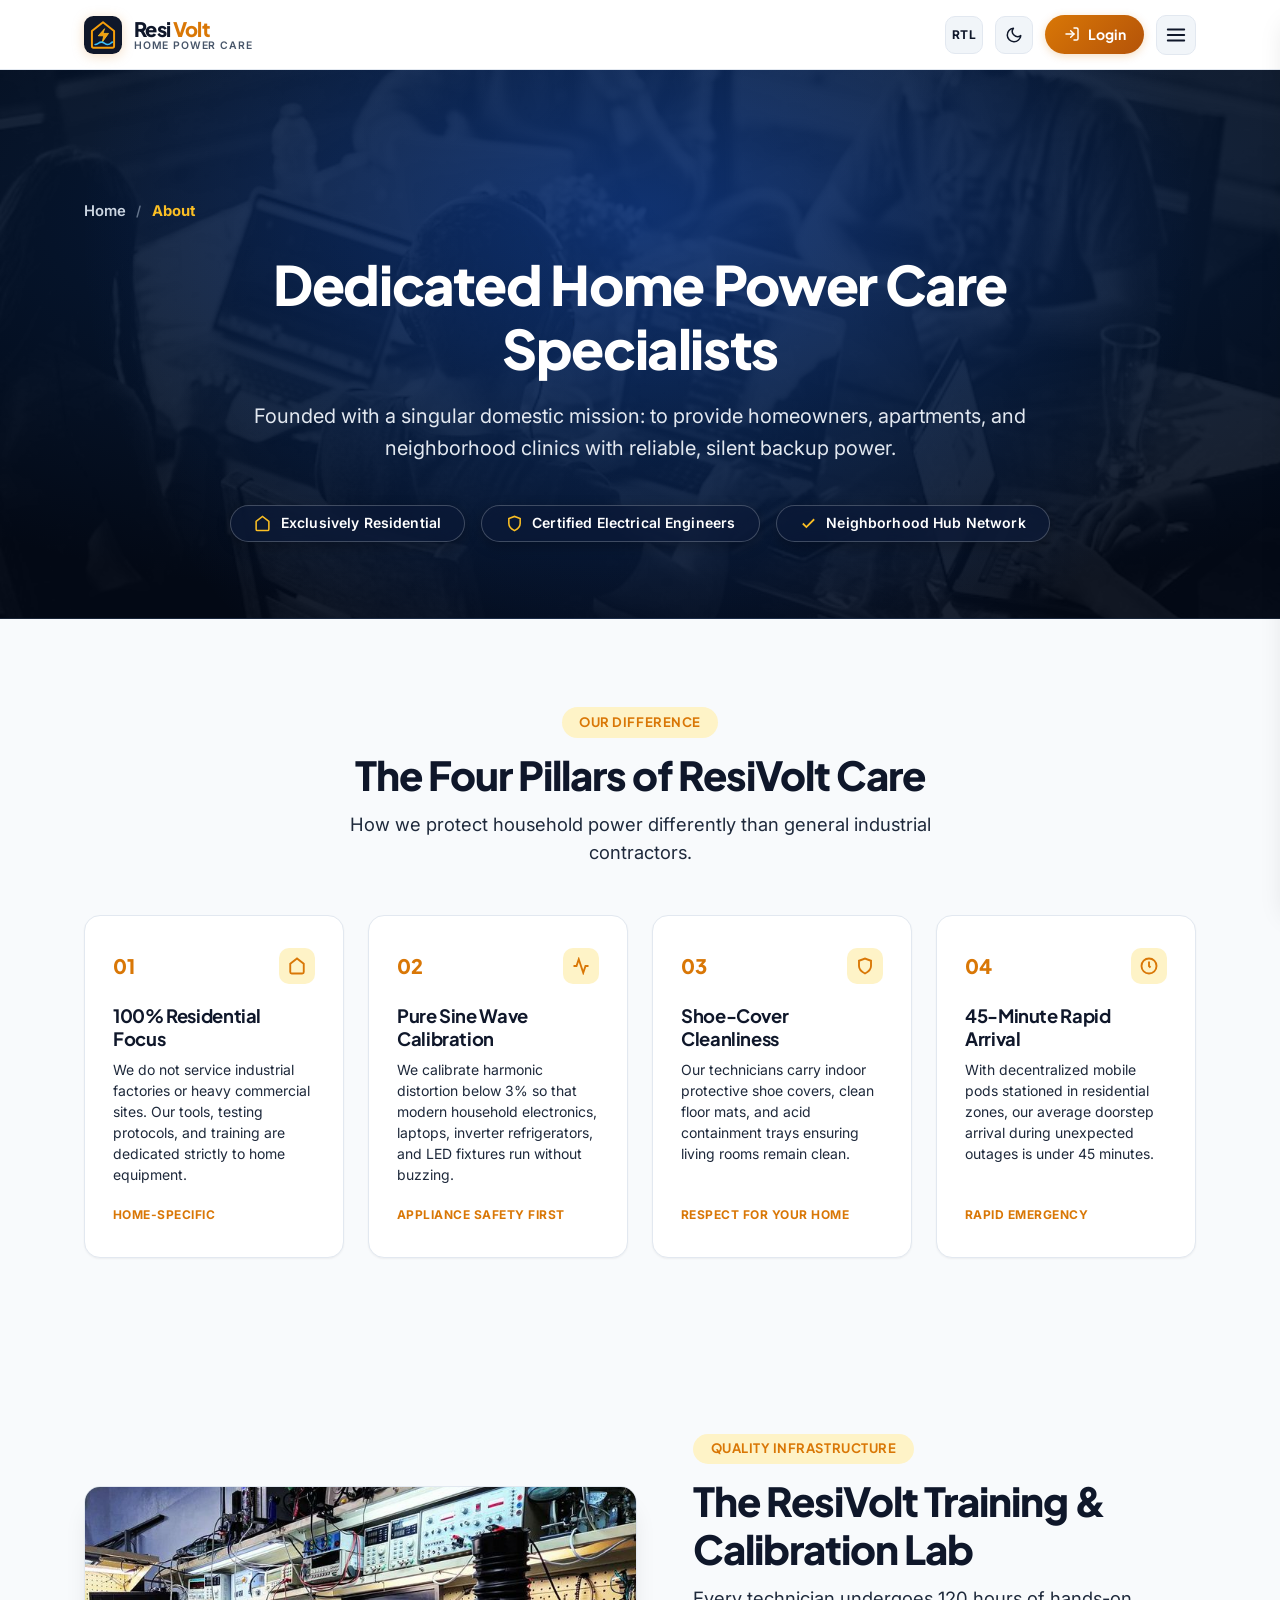
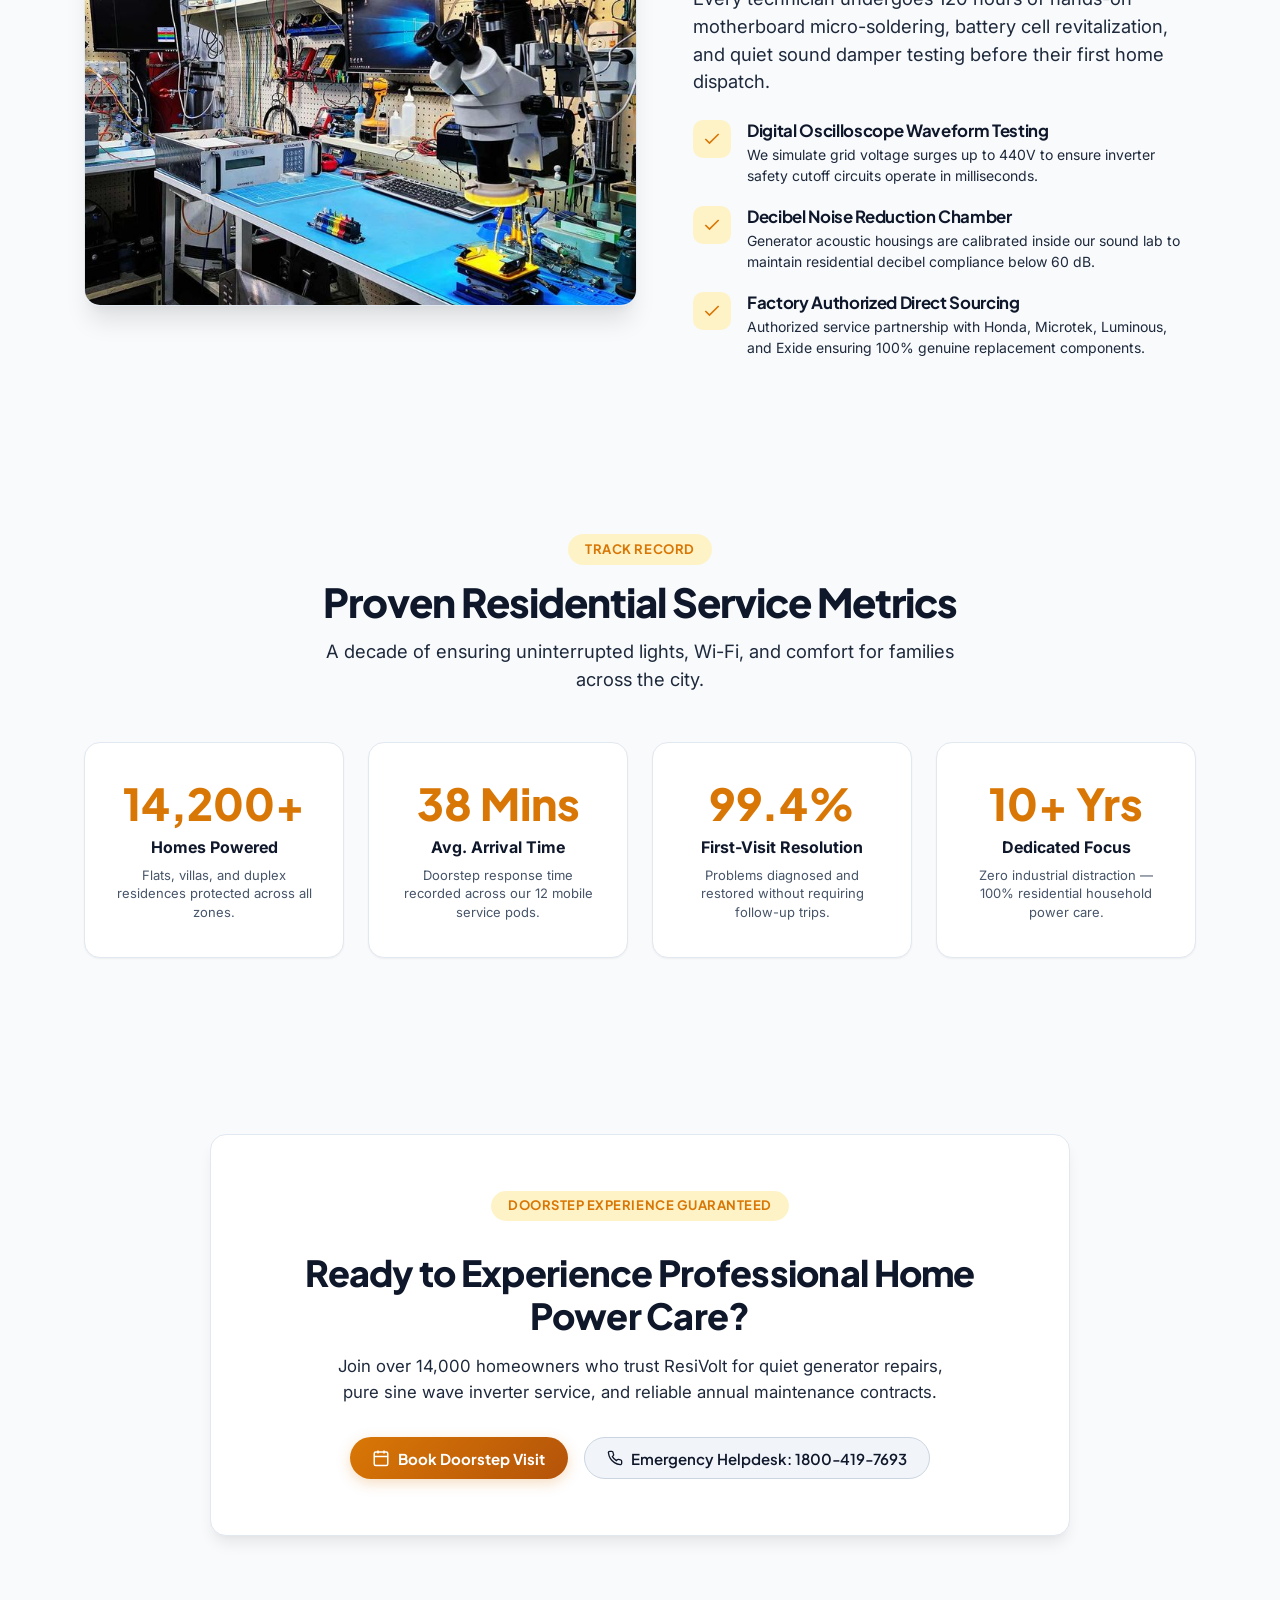
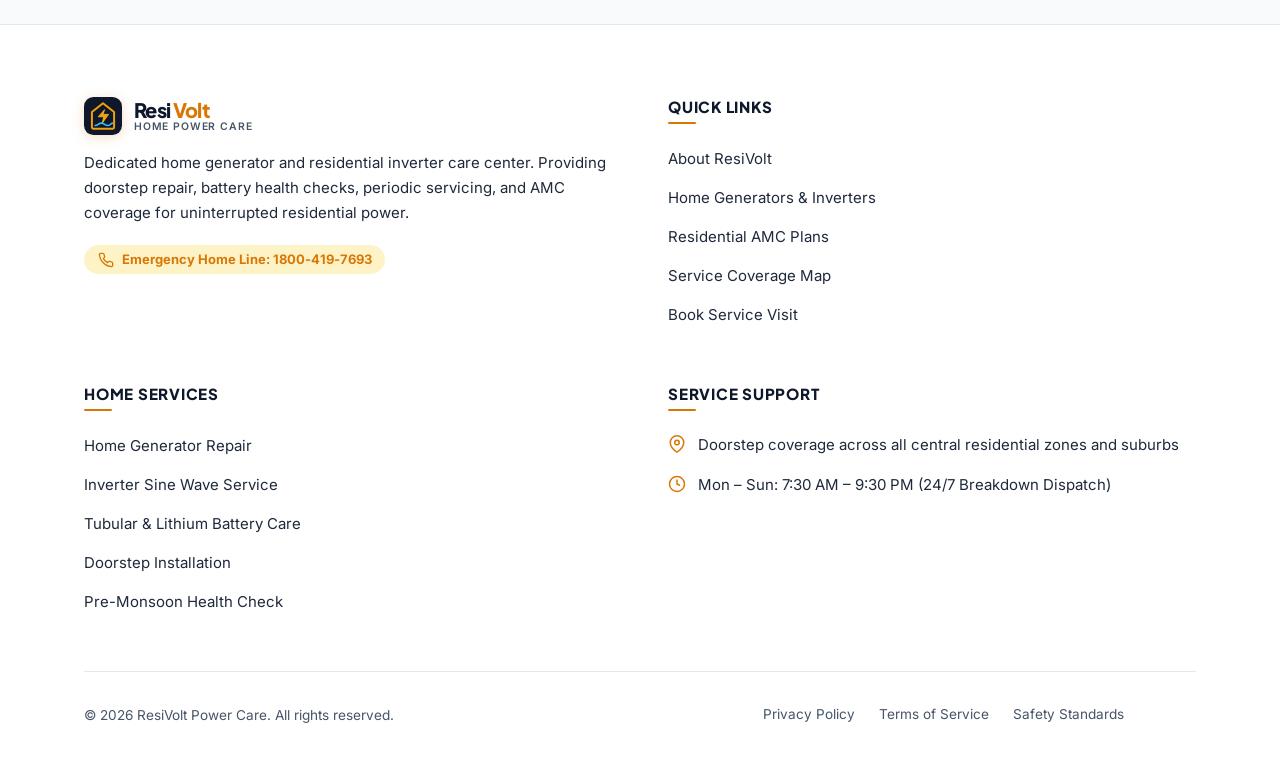
==== about.html @ f0ebeba6 "first commit" ====
<!DOCTYPE html>
<html lang="en" dir="ltr">

<head>
  <meta charset="UTF-8">
  <meta name="viewport" content="width=device-width, initial-scale=1.0">
  <title>About Us | ResiVolt Dedicated Home Generator &amp; Inverter Specialists</title>
  <meta name="description"
    content="Learn about ResiVolt's dedicated focus on residential backup power, our certified electrical technicians, training facility, and neighborhood doorstep care standards.">

  <!-- Favicon -->
  <link rel="icon" type="image/svg+xml" href="assets/images/favicon.svg">

  <!-- Core Design System & Responsive Stylesheets -->
  <link rel="stylesheet" href="assets/css/style.css">
  <link rel="stylesheet" href="assets/css/responsive.css">
</head>

<body>

  <!-- 1. Branded Preloader -->
  <div id="preloader" class="preloader" role="status" aria-label="Loading About ResiVolt">
    <div class="preloader-brand">
      <div class="preloader-logo-group">
        <svg class="brand-logo-svg preloader-logo-svg" viewBox="0 0 48 48" fill="none" xmlns="http://www.w3.org/2000/svg">
          <rect width="48" height="48" rx="12" fill="#0f172a" />
          <path d="M24 8L10 19V38C10 39.1 10.9 40 12 40H36C37.1 40 38 39.1 38 38V19L24 8Z" stroke="#f59e0b"
            stroke-width="2.5" stroke-linejoin="round" />
          <path d="M26 16L18 25H25L23 33L31 22H24L26 16Z" fill="#f59e0b" stroke="#fbbf24" stroke-width="1" />
          <path d="M14 36C18 36 18 33 22 33C26 33 26 36 30 36C34 36 34 33 36 33" stroke="#38bdf8" stroke-width="2"
            stroke-linecap="round" />
        </svg>
        <div class="brand-text-block preloader-text-block">
          <span class="brand-title preloader-brand-title">Resi<span>Volt</span></span>
          <span class="brand-tagline preloader-brand-tagline">Home Power Care</span>
        </div>
      </div>
      <div class="preloader-bar-bg">
        <div class="preloader-bar-fill"></div>
      </div>
    </div>
  </div>

  <!-- 2. Fixed Header (Compact Height, Single-Line Desktop) -->
  <header class="site-header" id="siteHeader">
    <div class="container header-container">

      <!-- Brand Logo & Identity -->
      <a href="index.html" class="brand-identity" aria-label="ResiVolt Home Generator and Inverter Service">
        <svg class="brand-logo-svg" viewBox="0 0 48 48" fill="none" xmlns="http://www.w3.org/2000/svg">
          <rect width="48" height="48" rx="12" fill="#0f172a" />
          <path d="M24 8L10 19V38C10 39.1 10.9 40 12 40H36C37.1 40 38 39.1 38 38V19L24 8Z" stroke="#f59e0b"
            stroke-width="2.5" stroke-linejoin="round" />
          <path d="M26 16L18 25H25L23 33L31 22H24L26 16Z" fill="#f59e0b" stroke="#fbbf24" stroke-width="1" />
          <path d="M14 36C18 36 18 33 22 33C26 33 26 36 30 36C34 36 34 33 36 33" stroke="#38bdf8" stroke-width="2"
            stroke-linecap="round" />
        </svg>
        <div class="brand-text-block">
          <span class="brand-title">Resi<span>Volt</span></span>
          <span class="brand-tagline">Home Power Care</span>
        </div>
      </a>

      <!-- Desktop Navigation - Exactly 6 Items -->
      <nav class="desktop-nav" aria-label="Primary Navigation">
        <!-- 1. Home (Click-only dropdown) -->
        <div class="nav-dropdown" id="homeDropdown">
          <button type="button" class="dropdown-toggle" aria-expanded="false" aria-haspopup="true">
            <span>Home</span>
            <svg class="dropdown-chevron" viewBox="0 0 24 24" fill="none" stroke="currentColor" stroke-width="2"
              stroke-linecap="round" stroke-linejoin="round">
              <polyline points="6 9 12 15 18 9"></polyline>
            </svg>
          </button>
          <ul class="dropdown-menu">
            <li>
              <a href="index.html" class="dropdown-item">
                <div>
                  <strong>Home 1</strong>
                  <span class="dropdown-item-desc">Residential Power Hub</span>
                </div>
              </a>
            </li>
            <li>
              <a href="home-2.html" class="dropdown-item">
                <div>
                  <strong>Home 2</strong>
                  <span class="dropdown-item-desc">Rapid Support &amp; Care</span>
                </div>
              </a>
            </li>
          </ul>
        </div>

        <!-- 2. Services -->
        <a href="services.html" class="nav-link">Services</a>

        <!-- 3. Products -->
        <a href="products.html" class="nav-link">Products</a>

        <!-- 4. AMC Plans -->
        <a href="amc.html" class="nav-link">AMC Plans</a>

        <!-- 5. About (Active - Mandatory Page) -->
        <a href="about.html" class="nav-link active">About</a>

        <!-- 6. Contact -->
        <a href="contact.html" class="nav-link">Contact</a>
      </nav>

      <!-- Header Controls: RTL, Dark Mode, Login CTA -->
      <div class="header-actions">
        <!-- RTL/LTR Toggle -->
        <button type="button" class="icon-btn desktop-only" data-toggle-rtl aria-label="Toggle RTL or LTR layout"
          title="Switch RTL/LTR">
          <span class="rtl-text-indicator">RTL</span>
        </button>

        <!-- Dark Mode Toggle -->
        <button type="button" class="icon-btn desktop-only" data-toggle-theme aria-label="Toggle Dark Mode"
          title="Toggle Theme">
          <svg class="theme-icon-sun" style="display:none;" viewBox="0 0 24 24" fill="none" stroke="currentColor"
            stroke-width="2" stroke-linecap="round" stroke-linejoin="round">
            <circle cx="12" cy="12" r="5"></circle>
            <line x1="12" y1="1" x2="12" y2="3"></line>
            <line x1="12" y1="21" x2="12" y2="23"></line>
            <line x1="4.22" y1="4.22" x2="5.64" y2="5.64"></line>
            <line x1="18.36" y1="18.36" x2="19.78" y2="19.78"></line>
            <line x1="1" y1="12" x2="3" y2="12"></line>
            <line x1="21" y1="12" x2="23" y2="12"></line>
            <line x1="4.22" y1="19.78" x2="5.64" y2="18.36"></line>
            <line x1="18.36" y1="5.64" x2="19.78" y2="4.22"></line>
          </svg>
          <svg class="theme-icon-moon" viewBox="0 0 24 24" fill="none" stroke="currentColor" stroke-width="2"
            stroke-linecap="round" stroke-linejoin="round">
            <path d="M21 12.79A9 9 0 1 1 11.21 3 7 7 0 0 0 21 12.79z"></path>
          </svg>
        </button>

        <a href="login.html" class="btn-login" aria-label="Customer Login and Registration">
          <svg viewBox="0 0 24 24" fill="none" stroke="currentColor" stroke-width="2.2" stroke-linecap="round"
            stroke-linejoin="round">
            <path d="M15 3h4a2 2 0 0 1 2 2v14a2 2 0 0 1-2 2h-4"></path>
            <polyline points="10 17 15 12 10 7"></polyline>
            <line x1="15" y1="12" x2="3" y2="12"></line>
          </svg>
          <span>Login</span>
        </a>

        <!-- Mobile Drawer Toggle -->
        <button type="button" class="mobile-toggle" id="mobileMenuOpen" aria-label="Open Mobile Menu"
          aria-expanded="false">
          <svg viewBox="0 0 24 24" fill="none" stroke="currentColor" stroke-width="2" stroke-linecap="round"
            stroke-linejoin="round">
            <line x1="3" y1="6" x2="21" y2="6"></line>
            <line x1="3" y1="12" x2="21" y2="12"></line>
            <line x1="3" y1="18" x2="21" y2="18"></line>
          </svg>
        </button>
      </div>

    </div>
  </header>

  <!-- 3. Mobile Navigation Drawer & Backdrop -->
  <div class="mobile-backdrop" id="mobileBackdrop"></div>
  <div class="mobile-drawer" id="mobileDrawer" role="dialog" aria-modal="true" aria-label="Mobile Navigation Drawer">
    <div class="mobile-drawer-header">
      <div class="brand-identity">
        <svg class="brand-logo-svg" viewBox="0 0 48 48" fill="none" xmlns="http://www.w3.org/2000/svg">
          <rect width="48" height="48" rx="12" fill="#0f172a" />
          <path d="M24 8L10 19V38C10 39.1 10.9 40 12 40H36C37.1 40 38 39.1 38 38V19L24 8Z" stroke="#f59e0b"
            stroke-width="2.5" stroke-linejoin="round" />
          <path d="M26 16L18 25H25L23 33L31 22H24L26 16Z" fill="#f59e0b" stroke="#fbbf24" stroke-width="1" />
          <path d="M14 36C18 36 18 33 22 33C26 33 26 36 30 36C34 36 34 33 36 33" stroke="#38bdf8" stroke-width="2"
            stroke-linecap="round" />
        </svg>
        <div class="brand-text-block">
          <span class="brand-title">Resi<span>Volt</span></span>
          <span class="brand-tagline">Home Power Care</span>
        </div>
      </div>
      <button type="button" class="icon-btn" id="mobileMenuClose" aria-label="Close Mobile Navigation">
        <svg viewBox="0 0 24 24" fill="none" stroke="currentColor" stroke-width="2" stroke-linecap="round"
          stroke-linejoin="round">
          <line x1="18" y1="6" x2="6" y2="18"></line>
          <line x1="6" y1="6" x2="18" y2="18"></line>
        </svg>
      </button>
    </div>

    <div class="mobile-drawer-body">
      <!-- Mobile Home Accordion -->
      <div class="mobile-accordion">
        <button type="button" class="mobile-nav-link mobile-accordion-toggle">
          <span>Home</span>
          <svg class="dropdown-chevron" viewBox="0 0 24 24" fill="none" stroke="currentColor" stroke-width="2"
            stroke-linecap="round" stroke-linejoin="round">
            <polyline points="6 9 12 15 18 9"></polyline>
          </svg>
        </button>
        <div class="mobile-accordion-content">
          <a href="index.html" class="mobile-sub-link">Home 1 (Power Hub)</a>
          <a href="home-2.html" class="mobile-sub-link">Home 2 (Rapid Support)</a>
        </div>
      </div>

      <a href="services.html" class="mobile-nav-link">Services</a>
      <a href="products.html" class="mobile-nav-link">Products</a>
      <a href="amc.html" class="mobile-nav-link">AMC Plans</a>
      <a href="about.html" class="mobile-nav-link active">About</a>
      <a href="contact.html" class="mobile-nav-link">Contact</a>
    </div>

    <div class="mobile-drawer-footer">
      <div class="mobile-toggles-row">
        <div style="display:flex; align-items:center; gap:0.5rem;">
          <button type="button" class="icon-btn" data-toggle-theme aria-label="Toggle Theme in Mobile Drawer">
            <svg class="theme-icon-sun" style="display:none;" viewBox="0 0 24 24" fill="none" stroke="currentColor"
              stroke-width="2">
              <circle cx="12" cy="12" r="5"></circle>
              <line x1="12" y1="1" x2="12" y2="3"></line>
              <line x1="12" y1="21" x2="12" y2="23"></line>
            </svg>
            <svg class="theme-icon-moon" viewBox="0 0 24 24" fill="none" stroke="currentColor" stroke-width="2">
              <path d="M21 12.79A9 9 0 1 1 11.21 3 7 7 0 0 0 21 12.79z"></path>
            </svg>
          </button>
          <button type="button" class="icon-btn" data-toggle-rtl aria-label="Toggle RTL in Mobile Drawer">
            <span class="rtl-text-indicator">RTL</span>
          </button>
        </div>
        <span class="mobile-toggle-badge">Preferences</span>
      </div>
      <a href="login.html" class="btn-login" style="width:100%; justify-content:center;" aria-label="Customer Login or Register">
        <svg viewBox="0 0 24 24" fill="none" stroke="currentColor" stroke-width="2.2">
          <path d="M15 3h4a2 2 0 0 1 2 2v14a2 2 0 0 1-2 2h-4"></path>
          <polyline points="10 17 15 12 10 7"></polyline>
          <line x1="15" y1="12" x2="3" y2="12"></line>
        </svg>
        <span>Customer Login / Register</span>
      </a>
    </div>
  </div>

  <!-- 4. Global Auth Modal (Login / Register) -->
  <div class="modal-overlay" id="authModal" role="dialog" aria-modal="true" aria-labelledby="modalTitle">
    <div class="auth-modal">
      <div class="modal-header">
        <h3 class="modal-title" id="modalTitle">Customer Portal</h3>
        <button type="button" class="modal-close" aria-label="Close Modal">
          <svg width="20" height="20" viewBox="0 0 24 24" fill="none" stroke="currentColor" stroke-width="2"
            stroke-linecap="round" stroke-linejoin="round">
            <line x1="18" y1="6" x2="6" y2="18"></line>
            <line x1="6" y1="6" x2="18" y2="18"></line>
          </svg>
        </button>
      </div>
      <div class="modal-body">
        <div class="auth-tabs" role="tablist">
          <button type="button" class="auth-tab-btn active" data-tab="login" role="tab" aria-selected="true">Sign
            In</button>
          <button type="button" class="auth-tab-btn" data-tab="register" role="tab" aria-selected="false">New
            Registration</button>
        </div>

        <form id="authPanel-login" class="auth-form-panel active"
          onsubmit="event.preventDefault(); alert('Signed in successfully!');">
          <div class="form-group">
            <label class="form-label" for="abloginEmail">Email or Mobile Number</label>
            <input type="text" id="abloginEmail" class="form-input" placeholder="e.g. user@home.com or 9876543210"
              required>
          </div>
          <div class="form-group">
            <label class="form-label" for="abloginPass">Password</label>
            <input type="password" id="abloginPass" class="form-input" placeholder="••••••••" required>
          </div>
          <button type="submit" class="btn-auth-submit">Sign In to Service Account</button>
        </form>

        <form id="authPanel-register" class="auth-form-panel"
          onsubmit="event.preventDefault(); alert('Account created! You can now book service visits.');">
          <div class="form-group">
            <label class="form-label" for="abregName">Full Name</label>
            <input type="text" id="abregName" class="form-input" placeholder="e.g. Rajesh Kumar" required>
          </div>
          <div class="form-group">
            <label class="form-label" for="abregPhone">Mobile Number (For Technician Updates)</label>
            <input type="tel" id="abregPhone" class="form-input" placeholder="10-digit mobile number" required>
          </div>
          <div class="form-group">
            <label class="form-label" for="abregDevice">Primary Equipment at Home</label>
            <select id="abregDevice" class="form-input">
              <option value="inverter">Home Inverter &amp; Battery System</option>
              <option value="generator">Home Backup Generator (1-10 kVA)</option>
              <option value="both">Both Generator &amp; Inverter</option>
            </select>
          </div>
          <button type="submit" class="btn-auth-submit">Create Residential Account</button>
        </form>
      </div>
    </div>
  </div>

  <!-- MAIN CONTENT: EXACTLY 5 MAIN CONTENT SECTIONS -->
  <main id="mainContent">

    <!-- ==========================================================================
         SECTION 1: HERO OVERVIEW (The Residential Power Specialists Story)
         ========================================================================== -->
    <section class="page-inner-hero" aria-label="About ResiVolt Overview">
      <img src="assets/images/about/about-hero-story.jpg" alt="ResiVolt electrical engineers and technical support team"
        class="page-inner-hero-bg" width="1920" height="600" loading="eager">

      <div class="page-inner-hero-container">
        <!-- Breadcrumb Navigation -->
        <nav class="hero-breadcrumb-nav" aria-label="Breadcrumb">
          <a href="index.html">Home</a>
          <span class="hero-breadcrumb-sep">/</span>
          <span class="hero-breadcrumb-current">About</span>
        </nav>

        <h1 class="page-inner-hero-title">
          Dedicated Home Power Care Specialists
        </h1>

        <p class="page-inner-hero-desc">
          Founded with a singular domestic mission: to provide homeowners, apartments, and neighborhood clinics with
          reliable, silent backup power.
        </p>

        <!-- Trust Badges Row -->
        <div class="hero-trust-pills-row">
          <div class="hero-trust-pill">
            <svg viewBox="0 0 24 24" fill="none" stroke="currentColor" stroke-width="2.2">
              <path d="M3 9l9-7 9 7v11a2 2 0 0 1-2 2H5a2 2 0 0 1-2-2z" />
            </svg>
            <span>Exclusively Residential</span>
          </div>
          <div class="hero-trust-pill">
            <svg viewBox="0 0 24 24" fill="none" stroke="currentColor" stroke-width="2.2">
              <path d="M12 22s8-4 8-10V5l-8-3-8 3v7c0 6 8 10 8 10z" />
            </svg>
            <span>Certified Electrical Engineers</span>
          </div>
          <div class="hero-trust-pill">
            <svg viewBox="0 0 24 24" fill="none" stroke="currentColor" stroke-width="2.5">
              <polyline points="20 6 9 17 4 12" />
            </svg>
            <span>Neighborhood Hub Network</span>
          </div>
        </div>
      </div>
    </section>

    <!-- ==========================================================================
         SECTION 2: 4 CORE PILLARS OF DOMESTIC POWER CARE (4 Architectural Blocks)
         ========================================================================== -->
    <section class="site-section" aria-label="Core Pillars">
      <div class="container">
        <div class="section-header text-center">
          <span class="section-tag">Our Difference</span>
          <h2 class="section-title">The Four Pillars of ResiVolt Care</h2>
          <p class="section-subtitle">
            How we protect household power differently than general industrial contractors.
          </p>
        </div>

        <div class="pillars-grid-4">
          <!-- Pillar 1 -->
          <div class="pillar-block">
            <div>
              <div class="pillar-header">
                <span class="pillar-num">01</span>
                <div class="pillar-icon">
                  <svg viewBox="0 0 24 24" fill="none" stroke="currentColor" stroke-width="2.5">
                    <path d="M3 9l9-7 9 7v11a2 2 0 0 1-2 2H5a2 2 0 0 1-2-2z"></path>
                  </svg>
                </div>
              </div>
              <h3 class="pillar-title">100% Residential Focus</h3>
              <p class="pillar-desc">
                We do not service industrial factories or heavy commercial sites. Our tools, testing protocols, and
                training are dedicated strictly to home equipment.
              </p>
            </div>
            <div class="pillar-tag">
              Home-Specific
            </div>
          </div>

          <!-- Pillar 2 -->
          <div class="pillar-block">
            <div>
              <div class="pillar-header">
                <span class="pillar-num">02</span>
                <div class="pillar-icon">
                  <svg viewBox="0 0 24 24" fill="none" stroke="currentColor" stroke-width="2.5">
                    <polyline points="22 12 18 12 15 21 9 3 6 12 2 12"></polyline>
                  </svg>
                </div>
              </div>
              <h3 class="pillar-title">Pure Sine Wave Calibration</h3>
              <p class="pillar-desc">
                We calibrate harmonic distortion below 3% so that modern household electronics, laptops, inverter
                refrigerators, and LED fixtures run without buzzing.
              </p>
            </div>
            <div class="pillar-tag">
              Appliance Safety First
            </div>
          </div>

          <!-- Pillar 3 -->
          <div class="pillar-block">
            <div>
              <div class="pillar-header">
                <span class="pillar-num">03</span>
                <div class="pillar-icon">
                  <svg viewBox="0 0 24 24" fill="none" stroke="currentColor" stroke-width="2.5">
                    <path d="M12 22s8-4 8-10V5l-8-3-8 3v7c0 6 8 10 8 10z"></path>
                  </svg>
                </div>
              </div>
              <h3 class="pillar-title">Shoe-Cover Cleanliness</h3>
              <p class="pillar-desc">
                Our technicians carry indoor protective shoe covers, clean floor mats, and acid containment trays
                ensuring living rooms remain clean.
              </p>
            </div>
            <div class="pillar-tag">
              Respect For Your Home
            </div>
          </div>

          <!-- Pillar 4 -->
          <div class="pillar-block">
            <div>
              <div class="pillar-header">
                <span class="pillar-num">04</span>
                <div class="pillar-icon">
                  <svg viewBox="0 0 24 24" fill="none" stroke="currentColor" stroke-width="2.5">
                    <circle cx="12" cy="12" r="10"></circle>
                    <polyline points="12 6 12 12 14 14"></polyline>
                  </svg>
                </div>
              </div>
              <h3 class="pillar-title">45-Minute Rapid Arrival</h3>
              <p class="pillar-desc">
                With decentralized mobile pods stationed in residential zones, our average doorstep arrival during
                unexpected outages is under 45 minutes.
              </p>
            </div>
            <div class="pillar-tag">
              Rapid Emergency
            </div>
          </div>
        </div>
      </div>
    </section>

    <!-- ==========================================================================
         SECTION 3: ENGINEERING LAB & BENCH CERTIFICATION (Visual Split)
         ========================================================================== -->
    <section class="site-section" aria-label="Engineering Standards">
      <div class="container facility-wrap">
        <div class="facility-img-frame">
          <img src="assets/images/about/p21.jpg" alt="ResiVolt technician diagnostic laboratory and test bench"
            width="600" height="420">
        </div>

        <div>
          <span class="section-tag">Quality Infrastructure</span>
          <h2 class="section-title">The ResiVolt Training &amp; Calibration Lab</h2>
          <p class="section-subtitle">
            Every technician undergoes 120 hours of hands-on motherboard micro-soldering, battery cell revitalization,
            and quiet sound damper testing before their first home dispatch.
          </p>

          <div class="facility-standards-list">
            <div class="facility-standard-item">
              <div class="facility-standard-icon">
                <svg viewBox="0 0 24 24" fill="none" stroke="currentColor" stroke-width="2">
                  <polyline points="20 6 9 17 4 12"></polyline>
                </svg>
              </div>
              <div>
                <h4 class="facility-standard-title">Digital Oscilloscope Waveform Testing</h4>
                <p class="facility-standard-desc">We simulate grid voltage surges up to 440V to ensure inverter safety
                  cutoff circuits operate in milliseconds.</p>
              </div>
            </div>

            <div class="facility-standard-item">
              <div class="facility-standard-icon">
                <svg viewBox="0 0 24 24" fill="none" stroke="currentColor" stroke-width="2">
                  <polyline points="20 6 9 17 4 12"></polyline>
                </svg>
              </div>
              <div>
                <h4 class="facility-standard-title">Decibel Noise Reduction Chamber</h4>
                <p class="facility-standard-desc">Generator acoustic housings are calibrated inside our sound lab to
                  maintain residential decibel compliance below 60 dB.</p>
              </div>
            </div>

            <div class="facility-standard-item">
              <div class="facility-standard-icon">
                <svg viewBox="0 0 24 24" fill="none" stroke="currentColor" stroke-width="2">
                  <polyline points="20 6 9 17 4 12"></polyline>
                </svg>
              </div>
              <div>
                <h4 class="facility-standard-title">Factory Authorized Direct Sourcing</h4>
                <p class="facility-standard-desc">Authorized service partnership with Honda, Microtek, Luminous, and
                  Exide ensuring 100% genuine replacement components.</p>
              </div>
            </div>
          </div>
        </div>
      </div>
    </section>

    <!-- ==========================================================================
         SECTION 4: KEY MILESTONE IMPACT METRICS (4 Even Big-Number Blocks)
         ========================================================================== -->
    <section class="site-section" aria-label="Impact Milestones">
      <div class="container">
        <div class="section-header text-center">
          <span class="section-tag">Track Record</span>
          <h2 class="section-title">Proven Residential Service Metrics</h2>
          <p class="section-subtitle">
            A decade of ensuring uninterrupted lights, Wi-Fi, and comfort for families across the city.
          </p>
        </div>

        <div class="milestones-grid-4">
          <div class="milestone-metric-box">
            <div class="milestone-number">14,200+</div>
            <div class="milestone-label">Homes Powered</div>
            <div class="milestone-sub">Flats, villas, and duplex residences protected across all zones.</div>
          </div>

          <div class="milestone-metric-box">
            <div class="milestone-number">38 Mins</div>
            <div class="milestone-label">Avg. Arrival Time</div>
            <div class="milestone-sub">Doorstep response time recorded across our 12 mobile service pods.</div>
          </div>

          <div class="milestone-metric-box">
            <div class="milestone-number">99.4%</div>
            <div class="milestone-label">First-Visit Resolution</div>
            <div class="milestone-sub">Problems diagnosed and restored without requiring follow-up trips.</div>
          </div>

          <div class="milestone-metric-box">
            <div class="milestone-number">10+ Yrs</div>
            <div class="milestone-label">Dedicated Focus</div>
            <div class="milestone-sub">Zero industrial distraction — 100% residential household power care.</div>
          </div>
        </div>
      </div>
    </section>

    <!-- ==========================================================================
         SECTION 5: EXPERIENCE THE RESIVOLT STANDARD CTA (Final Content Section)
         ========================================================================== -->
    <section class="site-section" aria-label="Book With Us">
      <div class="container">
        <div class="about-cta-box">
          <span class="section-tag">
            <span>Doorstep Experience Guaranteed</span>
          </span>
          <h2 class="about-cta-title">
            Ready to Experience Professional Home Power Care?
          </h2>
          <p class="about-cta-desc">
            Join over 14,000 homeowners who trust ResiVolt for quiet generator repairs, pure sine wave inverter service,
            and reliable annual maintenance contracts.
          </p>
          <div class="about-cta-actions">
            <button type="button" class="btn-primary" data-open-auth>
              <svg width="18" height="18" viewBox="0 0 24 24" fill="none" stroke="currentColor" stroke-width="2">
                <rect x="3" y="4" width="18" height="18" rx="2"></rect>
                <line x1="16" y1="2" x2="16" y2="6"></line>
                <line x1="8" y1="2" x2="8" y2="6"></line>
                <line x1="3" y1="10" x2="21" y2="10"></line>
              </svg>
              <span>Book Doorstep Visit</span>
            </button>
            <a href="tel:18004197693" class="btn-secondary">
              <svg width="16" height="16" viewBox="0 0 24 24" fill="none" stroke="currentColor" stroke-width="2">
                <path
                  d="M22 16.92v3a2 2 0 0 1-2.18 2 19.79 19.79 0 0 1-8.63-3.07 19.5 19.5 0 0 1-6-6 19.79 19.79 0 0 1-3.07-8.67A2 2 0 0 1 4.11 2h3a2 2 0 0 1 2 1.72 12.84 12.84 0 0 0 .7 2.81 2 2 0 0 1-.45 2.11L8.09 9.91a16 16 0 0 0 6 6l1.27-1.27a2 2 0 0 1 2.11-.45 12.84 12.84 0 0 0 2.81.7A2 2 0 0 1 22 16.92z">
                </path>
              </svg>
              <span>Emergency Helpdesk: 1800&#8209;419&#8209;7693</span>
            </a>
          </div>
        </div>
      </div>
    </section>

  </main>

  <!-- Scroll-To-Top Button -->
  <button type="button" class="scroll-top-btn" id="scrollTopBtn" aria-label="Scroll to top of page">
    <svg viewBox="0 0 24 24" fill="none" stroke="currentColor" stroke-width="2.5" stroke-linecap="round"
      stroke-linejoin="round">
      <polyline points="18 15 12 9 6 15"></polyline>
    </svg>
  </button>

  <!-- Shared Footer -->
  <footer class="site-footer">
    <div class="container">
      <div class="footer-grid">
        <div class="footer-brand-col">
          <a href="index.html" class="brand-identity">
            <svg class="brand-logo-svg" viewBox="0 0 48 48" fill="none">
              <rect width="48" height="48" rx="12" fill="#0f172a" />
              <path d="M24 8L10 19V38C10 39.1 10.9 40 12 40H36C37.1 40 38 39.1 38 38V19L24 8Z" stroke="#f59e0b"
                stroke-width="2.5" stroke-linejoin="round" />
              <path d="M26 16L18 25H25L23 33L31 22H24L26 16Z" fill="#f59e0b" stroke="#fbbf24" stroke-width="1" />
              <path d="M14 36C18 36 18 33 22 33C26 33 26 36 30 36C34 36 34 33 36 33" stroke="#38bdf8" stroke-width="2"
                stroke-linecap="round" />
            </svg>
            <div class="brand-text-block">
              <span class="brand-title">Resi<span>Volt</span></span>
              <span class="brand-tagline">Home Power Care</span>
            </div>
          </a>
          <p>
            Dedicated home generator and residential inverter care center. Providing doorstep repair, battery health
            checks, periodic servicing, and AMC coverage for uninterrupted residential power.
          </p>
          <div class="footer-emergency-badge">
            <svg width="16" height="16" viewBox="0 0 24 24" fill="none" stroke="currentColor" stroke-width="2">
              <path
                d="M22 16.92v3a2 2 0 0 1-2.18 2 19.79 19.79 0 0 1-8.63-3.07 19.5 19.5 0 0 1-6-6 19.79 19.79 0 0 1-3.07-8.67A2 2 0 0 1 4.11 2h3a2 2 0 0 1 2 1.72 12.84 12.84 0 0 0 .7 2.81 2 2 0 0 1-.45 2.11L8.09 9.91a16 16 0 0 0 6 6l1.27-1.27a2 2 0 0 1 2.11-.45 12.84 12.84 0 0 0 2.81.7A2 2 0 0 1 22 16.92z">
              </path>
            </svg>
            <span>Emergency Home Line: 1800&#8209;419&#8209;7693</span>
          </div>
        </div>

        <div>
          <h4 class="footer-heading">Home Services</h4>
          <ul class="footer-links">
            <li><a href="services.html#generator-repair">Home Generator Repair</a></li>
            <li><a href="services.html#inverter-service">Inverter Sine Wave Service</a></li>
            <li><a href="services.html#battery-health">Tubular &amp; Lithium Battery Care</a></li>
            <li><a href="services.html#installation">Doorstep Installation</a></li>
            <li><a href="services.html#amc-maintenance">Pre-Monsoon Health Check</a></li>
          </ul>
        </div>

        <div>
          <h4 class="footer-heading">Quick Links</h4>
          <ul class="footer-links">
            <li><a href="about.html">About ResiVolt</a></li>
            <li><a href="products.html">Home Generators &amp; Inverters</a></li>
            <li><a href="amc.html">Residential AMC Plans</a></li>
            <li><a href="contact.html">Service Coverage Map</a></li>
            <li><a href="contact.html#book">Book Service Visit</a></li>
          </ul>
        </div>

        <div>
          <h4 class="footer-heading">Service Support</h4>
          <div class="footer-contact-item">
            <svg viewBox="0 0 24 24" fill="none" stroke="currentColor" stroke-width="2">
              <path d="M21 10c0 7-9 13-9 13s-9-6-9-13a9 9 0 0 1 18 0z"></path>
              <circle cx="12" cy="10" r="3"></circle>
            </svg>
            <span>Doorstep coverage across all central residential zones and suburbs</span>
          </div>
          <div class="footer-contact-item">
            <svg viewBox="0 0 24 24" fill="none" stroke="currentColor" stroke-width="2">
              <circle cx="12" cy="12" r="10"></circle>
              <polyline points="12 6 12 12 16 14"></polyline>
            </svg>
            <span>Mon – Sun: 7:30 AM – 9:30 PM (24/7 Breakdown Dispatch)</span>
          </div>
        </div>
      </div>

      <div class="footer-bottom">
        <div class="footer-copy">
          &copy; 2026 ResiVolt Power Care. All rights reserved.
        </div>
        <div class="footer-legal-links">
          <a href="#">Privacy Policy</a>
          <a href="#">Terms of Service</a>
          <a href="#">Safety Standards</a>
        </div>
      </div>
    </div>
  </footer>

  <!-- Core JavaScript -->
  <script src="assets/js/main.js"></script>
</body>

</html>
---- assets/css/style.css ----
/* ==========================================================================
   ResiVolt - Home Generator & Inverter Service Center
   Global Design System & Core Styles
   ========================================================================== */

@import url('https://fonts.googleapis.com/css2?family=Inter:wght@300;400;500;600;700&family=Plus+Jakarta+Sans:wght@400;500;600;700;800&display=swap');

:root {
  /* Color Palette - Light Mode */
  --bg-primary: #f8fafc;
  --bg-surface: #ffffff;
  --bg-elevated: #f1f5f9;
  --bg-subtle: #e2e8f0;
  
  --text-primary: #0f172a;
  --text-secondary: #1e293b; /* Crisp dark slate for maximum readability */
  --text-muted: #475569;
  --text-inverse: #ffffff;
  
  --border-light: #e2e8f0;
  --border-strong: #cbd5e1;
  
  /* Brand Accents */
  --accent-primary: #d97706; /* Power Amber */
  --accent-hover: #b45309;
  --accent-light: #fef3c7;
  --accent-glow: rgba(217, 119, 6, 0.25);
  
  --volt-cyan: #0284c7; /* Sine Wave Blue */
  --volt-cyan-hover: #0369a1;
  --volt-cyan-light: #e0f2fe;
  
  --success: #16a34a;
  --danger: #dc2626;

  /* Header specs */
  --header-height: 70px;
  --header-bg: rgba(255, 255, 255, 0.94);
  --header-border: #e2e8f0;

  /* Typography */
  --font-heading: 'Plus Jakarta Sans', system-ui, -apple-system, sans-serif;
  --font-body: 'Inter', system-ui, -apple-system, sans-serif;

  /* Shadows */
  --shadow-sm: 0 1px 2px 0 rgba(0, 0, 0, 0.05);
  --shadow-md: 0 4px 6px -1px rgba(0, 0, 0, 0.08), 0 2px 4px -2px rgba(0, 0, 0, 0.06);
  --shadow-lg: 0 10px 15px -3px rgba(0, 0, 0, 0.08), 0 4px 6px -4px rgba(0, 0, 0, 0.04);
  --shadow-xl: 0 20px 25px -5px rgba(0, 0, 0, 0.1), 0 8px 10px -6px rgba(0, 0, 0, 0.05);

  --radius-sm: 6px;
  --radius-md: 10px;
  --radius-lg: 16px;
  --radius-full: 9999px;

  --transition-fast: 150ms ease;
  --transition-normal: 250ms ease;
  --transition-smooth: 400ms cubic-bezier(0.16, 1, 0.3, 1);

  /* Unified Layout Container Width */
  --container-width: 1160px;
}

/* ==========================================================================
   Dark Mode - Strictly #000000 Background & Pure Bright High-Contrast Text
   ========================================================================== */
html.dark {
  --bg-primary: #000000;
  --bg-surface: #0a0a0a;
  --bg-elevated: #141414;
  --bg-subtle: #1f1f1f;
  
  --text-primary: #ffffff;      /* Pure crisp white */
  --text-secondary: #f1f5f9;    /* Bright high-contrast light slate */
  --text-muted: #cbd5e1;        /* Noticeably clear and bright */
  --text-inverse: #000000;
  
  --border-light: #262626;
  --border-strong: #383838;
  
  --accent-primary: #f59e0b;
  --accent-hover: #fbbf24;
  --accent-light: rgba(245, 158, 11, 0.15);
  --accent-glow: rgba(245, 158, 11, 0.35);

  --volt-cyan: #38bdf8;
  --volt-cyan-hover: #7dd3fc;
  --volt-cyan-light: rgba(56, 189, 248, 0.15);

  --header-bg: rgba(0, 0, 0, 0.92);
  --header-border: #262626;

  --shadow-sm: 0 1px 2px 0 rgba(0, 0, 0, 0.6);
  --shadow-md: 0 4px 6px -1px rgba(0, 0, 0, 0.7);
  --shadow-lg: 0 10px 15px -3px rgba(0, 0, 0, 0.85);
  --shadow-xl: 0 20px 25px -5px rgba(0, 0, 0, 0.95);
}

/* Reset & Base */
*, *::before, *::after {
  box-sizing: border-box;
  margin: 0;
  padding: 0;
}

html {
  font-family: var(--font-body);
  font-size: 16px;
  line-height: 1.6;
  scroll-behavior: smooth;
  -webkit-text-size-adjust: 100%;
}

body {
  background-color: var(--bg-primary);
  color: var(--text-primary);
  min-height: 100vh;
  display: flex;
  flex-direction: column;
  overflow-x: hidden;
  transition: background-color var(--transition-normal), color var(--transition-normal);
}

main {
  flex: 1 0 auto;
  padding-top: var(--header-height);
}

/* Typography Elements */
h1, h2, h3, h4, h5, h6 {
  font-family: var(--font-heading);
  font-weight: 700;
  line-height: 1.25;
  color: var(--text-primary);
  letter-spacing: -0.02em;
}

p {
  color: var(--text-secondary);
}

a {
  color: inherit;
  text-decoration: none;
  transition: color var(--transition-fast);
}

img {
  max-width: 100%;
  height: auto;
  display: block;
}

button, input, select, textarea {
  font-family: inherit;
  font-size: inherit;
}

/* Focus styles for accessibility */
:focus-visible {
  outline: 2px solid var(--accent-primary);
  outline-offset: 2px;
}

/* ==========================================================================
   Shared Container & Utilities
   ========================================================================== */
.container {
  width: 100%;
  max-width: var(--container-width);
  margin-left: auto;
  margin-right: auto;
  padding-left: 1.5rem;
  padding-right: 1.5rem;
}

.text-gradient {
  background: linear-gradient(135deg, var(--accent-primary) 0%, var(--volt-cyan) 100%);
  -webkit-background-clip: text;
  -webkit-text-fill-color: transparent;
}

.w-full,
.btn-block {
  width: 100% !important;
  justify-content: center !important;
}

/* ==========================================================================
   Preloader
   ========================================================================== */
.preloader {
  position: fixed;
  inset: 0;
  background-color: var(--bg-primary);
  z-index: 9999;
  display: flex;
  flex-direction: column;
  align-items: center;
  justify-content: center;
  transition: opacity 0.5s ease, visibility 0.5s ease;
}

.preloader.fade-out {
  opacity: 0;
  visibility: hidden;
  pointer-events: none;
}

.preloader-brand {
  display: flex;
  flex-direction: column;
  align-items: center;
  gap: 1.25rem;
}

.preloader-logo-group {
  display: flex;
  align-items: center;
  gap: 0.95rem;
  animation: pulse-glow 2s infinite ease-in-out;
}

.preloader-logo-svg {
  width: 52px;
  height: 52px;
  flex-shrink: 0;
  filter: drop-shadow(0 4px 14px rgba(245, 158, 11, 0.4));
  border-radius: 13px;
}

.preloader-text-block {
  display: flex;
  flex-direction: column;
  line-height: 1.1;
  text-align: left;
}

.preloader-brand-title {
  font-family: var(--font-heading);
  font-size: 1.85rem;
  font-weight: 800;
  letter-spacing: -0.03em;
  color: var(--text-primary);
  display: flex;
  align-items: center;
  gap: 2px;
}

.preloader-brand-title span {
  color: var(--accent-primary);
}

.preloader-brand-tagline {
  font-size: 0.72rem;
  font-weight: 700;
  text-transform: uppercase;
  letter-spacing: 0.1em;
  color: var(--text-muted);
  margin-top: 3px;
}

.preloader-bar-bg {
  width: 220px;
  height: 4px;
  background: var(--border-light);
  border-radius: var(--radius-full);
  overflow: hidden;
  margin-top: 0.25rem;
  box-shadow: inset 0 1px 2px rgba(0, 0, 0, 0.1);
}

.preloader-bar-fill {
  width: 100%;
  height: 100%;
  background: linear-gradient(90deg, var(--accent-primary), var(--volt-cyan));
  animation: preloader-slide 1.4s infinite ease-in-out;
  transform-origin: 0% 50%;
}

@keyframes preloader-slide {
  0% { transform: scaleX(0); }
  50% { transform: scaleX(1); }
  100% { transform: scaleX(0); transform-origin: 100% 50%; }
}

@keyframes pulse-glow {
  0%, 100% { transform: scale(1); opacity: 0.95; }
  50% { transform: scale(1.05); opacity: 1; filter: drop-shadow(0 0 16px var(--accent-glow)); }
}

/* ==========================================================================
   Fixed Header - Compact Height & Single-Line Desktop
   ========================================================================== */
.site-header {
  position: fixed;
  top: 0;
  left: 0;
  right: 0;
  height: var(--header-height);
  background-color: var(--header-bg);
  backdrop-filter: blur(12px);
  -webkit-backdrop-filter: blur(12px);
  border-bottom: 1px solid var(--header-border);
  z-index: 1000;
  display: flex;
  align-items: center;
  transition: box-shadow var(--transition-fast), background-color var(--transition-normal);
}

.site-header.scrolled {
  box-shadow: var(--shadow-md);
}

.header-container {
  display: flex;
  align-items: center;
  justify-content: space-between;
  width: 100%;
}

/* Brand Identity */
.brand-identity {
  display: flex;
  align-items: center;
  gap: 0.75rem;
  text-decoration: none;
  flex-shrink: 0;
}

.brand-logo-svg {
  width: 38px;
  height: 38px;
  flex-shrink: 0;
  filter: drop-shadow(0 2px 6px var(--accent-glow));
}

.brand-text-block {
  display: flex;
  flex-direction: column;
  line-height: 1.1;
}

.brand-title {
  font-family: var(--font-heading);
  font-size: 1.25rem;
  font-weight: 800;
  letter-spacing: -0.03em;
  color: var(--text-primary);
  display: flex;
  align-items: center;
  gap: 2px;
}

.brand-title span {
  color: var(--accent-primary);
}

.brand-tagline {
  font-size: 0.65rem;
  font-weight: 600;
  text-transform: uppercase;
  letter-spacing: 0.08em;
  color: var(--text-muted);
}

/* Primary Desktop Navigation - Exactly 6 Items */
.desktop-nav {
  display: flex;
  align-items: center;
  gap: 1.75rem;
}

.nav-link {
  font-family: var(--font-heading);
  font-size: 0.9375rem;
  font-weight: 600;
  color: var(--text-secondary);
  padding: 0.5rem 0.25rem;
  position: relative;
  transition: color var(--transition-fast);
  white-space: nowrap;
}

.nav-link:hover,
.nav-link.active,
.dropdown-toggle:hover,
.dropdown-toggle.active {
  color: var(--accent-primary);
}

.nav-link.active::after,
.dropdown-toggle.active::after {
  content: '';
  position: absolute;
  bottom: 0;
  left: 0;
  width: 100%;
  height: 2px;
  background: var(--accent-primary);
  border-radius: var(--radius-full);
}

/* Home Dropdown - STRICTLY CLICK-ONLY (No Hover) */
.nav-dropdown {
  position: relative;
}

.dropdown-toggle {
  position: relative;
  background: none;
  border: none;
  cursor: pointer;
  display: inline-flex;
  align-items: center;
  gap: 0.35rem;
  font-family: var(--font-heading);
  font-size: 0.9375rem;
  font-weight: 600;
  color: var(--text-secondary);
  padding: 0.5rem 0.25rem;
}

.dropdown-toggle:hover,
.dropdown-toggle.active {
  color: var(--accent-primary);
}

.dropdown-chevron {
  width: 14px;
  height: 14px;
  transition: transform var(--transition-fast);
}

.nav-dropdown.open .dropdown-chevron {
  transform: rotate(180deg);
}

.dropdown-menu {
  position: absolute;
  top: calc(100% + 0.6rem);
  left: 0;
  min-width: 210px;
  background-color: var(--bg-surface);
  border: 1px solid var(--border-light);
  border-radius: var(--radius-md);
  box-shadow: var(--shadow-xl);
  padding: 0.5rem;
  list-style: none;
  opacity: 0;
  visibility: hidden;
  transform: translateY(8px);
  transition: opacity var(--transition-fast), transform var(--transition-fast), visibility var(--transition-fast);
  z-index: 1010;
}

.nav-dropdown.open .dropdown-menu {
  opacity: 1;
  visibility: visible;
  transform: translateY(0);
}

.dropdown-item {
  display: flex;
  align-items: center;
  gap: 0.75rem;
  padding: 0.65rem 0.85rem;
  font-size: 0.875rem;
  font-weight: 500;
  color: var(--text-secondary);
  border-radius: var(--radius-sm);
  transition: background-color var(--transition-fast), color var(--transition-fast);
}

.dropdown-item:hover,
.dropdown-item.active {
  background-color: var(--accent-light);
  color: var(--accent-primary);
}

.dropdown-item-desc {
  display: block;
  font-size: 0.75rem;
  color: var(--text-muted);
  font-weight: 400;
}

/* Header Action Controls */
.header-actions {
  display: flex;
  align-items: center;
  gap: 0.75rem;
  flex-shrink: 0;
}

.icon-btn {
  width: 38px;
  height: 38px;
  border-radius: var(--radius-md);
  background: var(--bg-elevated);
  border: 1px solid var(--border-light);
  color: var(--text-primary);
  display: inline-flex;
  align-items: center;
  justify-content: center;
  cursor: pointer;
  transition: background-color var(--transition-fast), border-color var(--transition-fast), color var(--transition-fast);
}

.icon-btn:hover {
  background-color: var(--accent-light);
  border-color: var(--accent-primary);
  color: var(--accent-primary);
}

.icon-btn svg {
  width: 18px;
  height: 18px;
}

.rtl-text-indicator {
  font-size: 0.75rem;
  font-weight: 700;
  letter-spacing: 0.05em;
}

/* Login Button Replacing Generic CTA */
.btn-login {
  display: inline-flex;
  align-items: center;
  gap: 0.5rem;
  background: linear-gradient(135deg, var(--accent-primary) 0%, #b45309 100%);
  color: #ffffff !important;
  font-family: var(--font-heading);
  font-size: 0.875rem;
  font-weight: 700;
  padding: 0.55rem 1.15rem;
  border-radius: var(--radius-full);
  border: none;
  cursor: pointer;
  box-shadow: 0 2px 8px var(--accent-glow);
  transition: transform var(--transition-fast), box-shadow var(--transition-fast), opacity var(--transition-fast);
  white-space: nowrap;
  text-decoration: none;
}

.btn-login:hover {
  transform: translateY(-1px);
  box-shadow: 0 4px 14px var(--accent-glow);
  opacity: 0.95;
}

.btn-login svg {
  width: 16px;
  height: 16px;
}

/* Mobile Hamburger Toggle */
.mobile-toggle {
  display: none;
  width: 40px;
  height: 40px;
  background: var(--bg-elevated);
  border: 1px solid var(--border-light);
  border-radius: var(--radius-md);
  color: var(--text-primary);
  cursor: pointer;
  align-items: center;
  justify-content: center;
}

.mobile-toggle svg {
  width: 22px;
  height: 22px;
}

/* ==========================================================================
   Mobile Menu Drawer
   ========================================================================== */
.mobile-backdrop {
  position: fixed;
  inset: 0;
  background: rgba(0, 0, 0, 0.65);
  backdrop-filter: blur(4px);
  z-index: 1090;
  opacity: 0;
  visibility: hidden;
  transition: opacity var(--transition-normal), visibility var(--transition-normal);
}

.mobile-backdrop.open {
  opacity: 1;
  visibility: visible;
}

.mobile-drawer {
  position: fixed;
  top: 0;
  bottom: 0;
  right: 0;
  width: min(85vw, 360px);
  background-color: var(--bg-surface);
  border-left: 1px solid var(--border-light);
  z-index: 1100;
  display: flex;
  flex-direction: column;
  transform: translateX(100%);
  transition: transform var(--transition-smooth);
  box-shadow: var(--shadow-xl);
}

.mobile-drawer.open {
  transform: translateX(0);
}

.mobile-drawer-header {
  padding: 1.25rem;
  border-bottom: 1px solid var(--border-light);
  display: flex;
  align-items: center;
  justify-content: space-between;
}

.mobile-drawer-body {
  padding: 1.25rem;
  flex: 1;
  overflow-y: auto;
  display: flex;
  flex-direction: column;
  gap: 0.75rem;
}

.mobile-nav-link {
  display: flex;
  align-items: center;
  justify-content: space-between;
  padding: 0.75rem 0.5rem;
  font-family: var(--font-heading);
  font-size: 1rem;
  font-weight: 600;
  color: var(--text-primary);
  border-radius: var(--radius-sm);
  transition: background-color var(--transition-fast), color var(--transition-fast);
}

.mobile-nav-link:hover,
.mobile-nav-link.active {
  color: var(--accent-primary);
  background-color: var(--accent-light);
}

.mobile-accordion-toggle {
  width: 100%;
  background: none;
  border: none;
  display: flex;
  align-items: center;
  justify-content: space-between;
  cursor: pointer;
  text-align: left;
}

.mobile-accordion-content {
  max-height: 0;
  overflow: hidden;
  transition: max-height var(--transition-normal);
  padding-left: 1rem;
  display: flex;
  flex-direction: column;
  gap: 0.25rem;
}

.mobile-accordion.open .mobile-accordion-content {
  max-height: 180px;
}

.mobile-accordion.open .dropdown-chevron {
  transform: rotate(180deg);
}

.mobile-sub-link {
  padding: 0.5rem 0.75rem;
  font-size: 0.9rem;
  color: var(--text-secondary);
  border-radius: var(--radius-sm);
  display: block;
}

.mobile-sub-link:hover,
.mobile-sub-link.active {
  color: var(--accent-primary);
  background: var(--accent-light);
  font-weight: 700;
}

.mobile-drawer-footer {
  padding: 1.25rem;
  border-top: 1px solid var(--border-light);
  display: flex;
  flex-direction: column;
  gap: 1rem;
}

.mobile-toggles-row {
  display: flex;
  align-items: center;
  justify-content: space-between;
}

.mobile-toggle-badge {
  font-size: 0.8125rem;
  font-weight: 600;
  color: var(--text-muted);
}

/* ==========================================================================
   Login / Register Modal
   ========================================================================== */
.modal-overlay {
  position: fixed;
  inset: 0;
  background: rgba(0, 0, 0, 0.75);
  backdrop-filter: blur(6px);
  z-index: 2000;
  display: flex;
  align-items: center;
  justify-content: center;
  padding: 1.25rem;
  opacity: 0;
  visibility: hidden;
  transition: opacity var(--transition-normal), visibility var(--transition-normal);
}

.modal-overlay.open {
  opacity: 1;
  visibility: visible;
}

.auth-modal {
  width: 100%;
  max-width: 440px;
  background-color: var(--bg-surface);
  border: 1px solid var(--border-light);
  border-radius: var(--radius-lg);
  box-shadow: var(--shadow-xl);
  overflow: hidden;
  transform: scale(0.95);
  transition: transform var(--transition-normal);
}

.modal-overlay.open .auth-modal {
  transform: scale(1);
}

.modal-header {
  padding: 1.25rem 1.5rem;
  display: flex;
  align-items: center;
  justify-content: space-between;
  border-bottom: 1px solid var(--border-light);
}

.modal-title {
  font-size: 1.15rem;
  font-weight: 700;
}

.modal-close {
  background: none;
  border: none;
  color: var(--text-muted);
  cursor: pointer;
  padding: 0.25rem;
  border-radius: var(--radius-sm);
  display: flex;
  align-items: center;
  justify-content: center;
}

.modal-close:hover {
  color: var(--text-primary);
}

.modal-body {
  padding: 1.5rem;
}

.auth-tabs {
  display: flex;
  background: var(--bg-elevated);
  padding: 4px;
  border-radius: var(--radius-md);
  margin-bottom: 1.5rem;
}

.auth-tab-btn {
  flex: 1;
  background: none;
  border: none;
  padding: 0.5rem;
  font-family: var(--font-heading);
  font-size: 0.875rem;
  font-weight: 600;
  color: var(--text-secondary);
  border-radius: var(--radius-sm);
  cursor: pointer;
  transition: background-color var(--transition-fast), color var(--transition-fast);
}

.auth-tab-btn.active {
  background-color: var(--bg-surface);
  color: var(--text-primary);
  box-shadow: var(--shadow-sm);
}

.auth-form-panel {
  display: none;
  flex-direction: column;
  gap: 1.1rem;
}

.auth-form-panel.active {
  display: flex;
}

.form-group {
  display: flex;
  flex-direction: column;
  gap: 0.4rem;
}

.form-label {
  font-size: 0.8125rem;
  font-weight: 600;
  color: var(--text-secondary);
}

.form-input {
  width: 100%;
  padding: 0.65rem 0.85rem;
  border: 1px solid var(--border-strong);
  border-radius: var(--radius-md);
  background-color: var(--bg-elevated);
  color: var(--text-primary);
  transition: border-color var(--transition-fast), background-color var(--transition-fast);
}

.form-input:focus {
  outline: none;
  border-color: var(--accent-primary);
  background-color: var(--bg-surface);
}

.btn-auth-submit {
  width: 100%;
  background: linear-gradient(135deg, var(--accent-primary) 0%, #b45309 100%);
  color: #ffffff;
  font-family: var(--font-heading);
  font-size: 0.9375rem;
  font-weight: 700;
  padding: 0.75rem;
  border-radius: var(--radius-md);
  border: none;
  cursor: pointer;
  margin-top: 0.5rem;
  box-shadow: 0 4px 12px var(--accent-glow);
  transition: opacity var(--transition-fast);
}

.btn-auth-submit:hover {
  opacity: 0.92;
}

/* ==========================================================================
   Scroll-To-Top Button
   ========================================================================== */
.scroll-top-btn {
  position: fixed;
  bottom: 2rem;
  right: 2rem;
  width: 44px;
  height: 44px;
  border-radius: var(--radius-full);
  background-color: var(--bg-surface);
  color: var(--accent-primary);
  border: 1px solid var(--border-light);
  box-shadow: var(--shadow-lg);
  display: flex;
  align-items: center;
  justify-content: center;
  cursor: pointer;
  z-index: 900;
  opacity: 0;
  visibility: hidden;
  transform: translateY(12px);
  transition: opacity var(--transition-fast), transform var(--transition-fast), visibility var(--transition-fast), background-color var(--transition-fast);
}

.scroll-top-btn.visible {
  opacity: 1;
  visibility: visible;
  transform: translateY(0);
}

.scroll-top-btn:hover {
  background-color: var(--accent-primary);
  color: #ffffff;
  border-color: var(--accent-primary);
}

.scroll-top-btn svg {
  width: 20px;
  height: 20px;
}

/* ==========================================================================
   Shared Footer
   ========================================================================== */
.site-footer {
  background-color: var(--bg-surface);
  border-top: 1px solid var(--border-light);
  padding: 4.5rem 0 2rem;
  margin-top: auto;
}

.footer-grid {
  display: grid;
  grid-template-columns: 2fr 1fr 1fr 1.5fr;
  gap: 3rem;
  margin-bottom: 3.5rem;
}

.footer-brand-col p {
  margin-top: 1rem;
  font-size: 0.9375rem;
  max-width: 320px;
  line-height: 1.6;
}

.footer-emergency-badge {
  display: inline-flex;
  align-items: center;
  justify-content: center;
  gap: 0.5rem;
  background: var(--accent-light);
  color: var(--accent-primary);
  padding: 0.4rem 0.85rem;
  border-radius: var(--radius-full);
  font-size: 0.8125rem;
  font-weight: 700;
  margin-top: 1.25rem;
  white-space: nowrap;
  line-height: 1.2;
}

.footer-emergency-badge svg {
  flex-shrink: 0;
  display: block;
}

.footer-emergency-badge span {
  white-space: nowrap;
  display: inline-block;
  line-height: 1;
}

.footer-heading {
  font-size: 1rem;
  font-weight: 700;
  margin-bottom: 1.25rem;
  color: var(--text-primary);
  letter-spacing: -0.01em;
}

.footer-links {
  list-style: none;
  display: flex;
  flex-direction: column;
  gap: 0.75rem;
}

.footer-links a {
  color: var(--text-secondary);
  font-size: 0.9rem;
  transition: color var(--transition-fast), transform var(--transition-fast);
  display: inline-block;
}

.footer-links a:hover {
  color: var(--accent-primary);
  transform: translateX(4px);
}

.footer-contact-item {
  display: flex;
  align-items: flex-start;
  gap: 0.75rem;
  margin-bottom: 0.85rem;
  color: var(--text-secondary);
  font-size: 0.9rem;
}

.footer-contact-item svg {
  width: 18px;
  height: 18px;
  flex-shrink: 0;
  color: var(--accent-primary);
  margin-top: 2px;
}

.footer-bottom {
  border-top: 1px solid var(--border-light);
  padding-top: 1.75rem;
  display: flex;
  align-items: center;
  justify-content: space-between;
  gap: 2rem;
  font-size: 0.85rem;
  color: var(--text-muted);
  padding-right: 4.5rem;
}

.footer-copy {
  white-space: nowrap;
  color: var(--text-muted);
  font-size: 0.85rem;
  line-height: 1.5;
  display: inline-flex;
  align-items: center;
}

.footer-legal-links {
  display: flex;
  align-items: center;
  gap: 1.75rem;
  flex-shrink: 0;
  white-space: nowrap;
}

.footer-legal-links a {
  white-space: nowrap;
  color: var(--text-muted);
  font-size: 0.85rem;
  display: inline-block;
  transition: color var(--transition-fast);
}

.footer-legal-links a:hover {
  color: var(--accent-primary);
}

/* ==========================================================================
   RTL Adjustments (when document.documentElement.dir === 'rtl')
   ========================================================================== */
[dir="rtl"] {
  text-align: right;
}

[dir="rtl"] .dropdown-menu {
  left: auto;
  right: 0;
}

[dir="rtl"] .mobile-drawer {
  right: auto;
  left: 0;
  transform: translateX(-100%);
  border-left: none;
  border-right: 1px solid var(--border-light);
}

[dir="rtl"] .mobile-drawer.open {
  transform: translateX(0);
}

[dir="rtl"] .mobile-accordion-content {
  padding-left: 0;
  padding-right: 1rem;
}

[dir="rtl"] .scroll-top-btn {
  right: auto;
  left: 2rem;
}

[dir="rtl"] .footer-links a:hover {
  transform: translateX(-4px);
}

/* ==========================================================================
   Home 1 Section Styles - Unique, Visual-Rich, Even Cards
   ========================================================================== */

/* Section Spacing & Common Architecture */
.site-section,
.section {
  padding: 5.5rem 0;
  position: relative;
}

.section-elevated {
  background: var(--bg-surface);
}

.section-header {
  margin-bottom: 3rem;
}

.section-header.text-center {
  text-align: center;
  max-width: 680px;
  margin-left: auto;
  margin-right: auto;
}

.section-tag,
.section-badge {
  display: inline-flex;
  align-items: center;
  justify-content: center;
  gap: 0.45rem;
  padding: 0.4rem 1.1rem;
  border-radius: var(--radius-full);
  background: var(--accent-light);
  color: var(--accent-primary);
  font-family: var(--font-heading);
  font-size: clamp(0.72rem, 2.5vw, 0.8125rem);
  font-weight: 700;
  text-transform: uppercase;
  letter-spacing: 0.04em;
  margin-bottom: 0.85rem;
  line-height: 1.35;
  text-align: center;
  box-sizing: border-box;
}

.section-tag svg,
.section-badge svg {
  width: 14px;
  height: 14px;
  flex-shrink: 0;
  display: block;
}

.section-tag span,
.section-badge span {
  display: inline;
  line-height: 1.35;
}

.section-tag-cyan {
  background: var(--volt-cyan-light);
  color: var(--volt-cyan);
}

.section-tag-urgent {
  background: #dc2626;
  color: #ffffff;
}

.section-title {
  font-size: 2.25rem;
  font-weight: 800;
  letter-spacing: -0.025em;
  color: var(--text-primary);
  line-height: 1.2;
}

.section-subtitle {
  margin-top: 0.75rem;
  font-size: 1.05rem;
  color: var(--text-secondary);
  line-height: 1.5;
}

/* Buttons */
.btn-primary {
  display: inline-flex;
  align-items: center;
  justify-content: center;
  gap: 0.5rem;
  background: linear-gradient(135deg, var(--accent-primary) 0%, #b45309 100%);
  color: #ffffff !important;
  font-family: var(--font-heading);
  font-size: clamp(0.8125rem, 2.5vw, 0.9375rem);
  font-weight: 700;
  padding: 0.75rem 1.4rem;
  border-radius: var(--radius-full);
  border: none;
  cursor: pointer;
  box-shadow: 0 4px 14px var(--accent-glow);
  transition: transform var(--transition-fast), box-shadow var(--transition-fast);
  text-decoration: none;
  white-space: nowrap;
  line-height: 1.2;
}

.btn-primary:hover {
  transform: translateY(-2px);
  box-shadow: 0 6px 20px var(--accent-glow);
}

.btn-primary svg {
  flex-shrink: 0;
  display: block;
}

.btn-primary span {
  white-space: nowrap;
  display: inline-block;
  line-height: 1;
}

.btn-secondary {
  display: inline-flex;
  align-items: center;
  justify-content: center;
  gap: 0.5rem;
  background: var(--bg-elevated);
  color: var(--text-primary) !important;
  font-family: var(--font-heading);
  font-size: clamp(0.8125rem, 2.5vw, 0.9375rem);
  font-weight: 600;
  padding: 0.75rem 1.4rem;
  border-radius: var(--radius-full);
  border: 1px solid var(--border-strong);
  cursor: pointer;
  transition: background var(--transition-fast), border-color var(--transition-fast);
  text-decoration: none;
  white-space: nowrap;
  line-height: 1.2;
}

.btn-secondary:hover {
  background: var(--bg-surface);
  border-color: var(--accent-primary);
  color: var(--accent-primary) !important;
}

.btn-secondary svg {
  flex-shrink: 0;
  display: block;
}

.btn-secondary span {
  white-space: nowrap;
  display: inline-block;
  line-height: 1;
}

/* 1. Hero Section */
.hero-section {
  min-height: calc(100vh - var(--header-height));
  min-height: calc(100dvh - var(--header-height));
  display: flex;
  align-items: center;
  padding: 3rem 0;
  overflow: hidden;
  background: radial-gradient(circle at 10% 20%, rgba(217, 119, 6, 0.05) 0%, transparent 40%),
              radial-gradient(circle at 90% 80%, rgba(2, 132, 199, 0.05) 0%, transparent 40%);
}

.hero-section > .container {
  width: 100%;
}

.hero-grid {
  display: grid;
  grid-template-columns: 1.15fr 1fr;
  align-items: center;
  gap: 3.5rem;
}

.hero-content {
  display: flex;
  flex-direction: column;
  gap: 1.25rem;
}

.hero-title {
  font-size: 3.25rem;
  font-weight: 800;
  letter-spacing: -0.03em;
  line-height: 1.12;
}

.hero-description {
  font-size: 1.125rem;
  line-height: 1.55;
  color: var(--text-secondary);
  max-width: 540px;
}

.hero-actions {
  display: flex;
  align-items: center;
  gap: 1rem;
  flex-wrap: wrap;
  margin-top: 0.5rem;
}

.hero-spec-strip {
  display: flex;
  align-items: center;
  gap: 1.5rem;
  padding-top: 1.25rem;
  border-top: 1px solid var(--border-light);
  margin-top: 0.75rem;
}

.hero-spec-item {
  display: flex;
  align-items: center;
  gap: 0.5rem;
  font-size: 0.875rem;
  font-weight: 600;
  color: var(--text-secondary);
}

.hero-spec-item svg {
  width: 18px;
  height: 18px;
  color: var(--accent-primary);
  flex-shrink: 0;
}

.hero-visual {
  position: relative;
}

.hero-image-frame {
  position: relative;
  border-radius: var(--radius-lg);
  overflow: hidden;
  border: 1px solid var(--border-light);
  box-shadow: var(--shadow-xl);
}

.hero-image-frame img {
  width: 100%;
  height: 480px;
  object-fit: cover;
  transition: transform 0.6s ease;
}

.hero-image-frame:hover img {
  transform: scale(1.03);
}

.hero-floating-badge {
  position: absolute;
  bottom: 1.5rem;
  left: 1.5rem;
  background: var(--bg-surface);
  border: 1px solid var(--border-light);
  padding: 1rem 1.25rem;
  border-radius: var(--radius-md);
  box-shadow: var(--shadow-lg);
  display: flex;
  align-items: center;
  gap: 0.85rem;
  max-width: 320px;
}

.hero-floating-icon {
  width: 42px;
  height: 42px;
  border-radius: var(--radius-full);
  background: var(--accent-light);
  color: var(--accent-primary);
  display: flex;
  align-items: center;
  justify-content: center;
  flex-shrink: 0;
}

.hero-floating-icon svg {
  width: 22px;
  height: 22px;
}

.hero-floating-title {
  font-size: 0.9375rem;
  font-weight: 700;
  color: var(--text-primary);
}

.hero-floating-text {
  font-size: 0.8125rem;
  color: var(--text-secondary);
}

/* 2. Core Services - 4 Even Cards */
.services-grid-4 {
  display: grid;
  grid-template-columns: repeat(4, 1fr);
  gap: 1.5rem;
}

.even-service-card {
  background: var(--bg-surface);
  border: 1px solid var(--border-light);
  border-radius: var(--radius-lg);
  overflow: hidden;
  display: flex;
  flex-direction: column;
  height: 100%;
  box-shadow: var(--shadow-sm);
  transition: transform var(--transition-normal), border-color var(--transition-normal), box-shadow var(--transition-normal);
}

.even-service-card:hover {
  transform: translateY(-6px);
  border-color: var(--accent-primary);
  box-shadow: var(--shadow-xl);
}

.service-card-img-wrap {
  width: 100%;
  height: 200px;
  overflow: hidden;
  position: relative;
  background-color: var(--bg-elevated);
}

.service-card-img-wrap img {
  width: 100%;
  height: 100%;
  object-fit: cover;
  transition: transform 0.5s ease;
}

.even-service-card:hover .service-card-img-wrap img {
  transform: scale(1.05);
}

.service-card-badge {
  position: absolute;
  top: 0.75rem;
  left: 0.75rem;
  background: rgba(15, 23, 42, 0.82);
  color: #ffffff;
  padding: 0.25rem 0.65rem;
  border-radius: var(--radius-full);
  font-size: 0.75rem;
  font-weight: 700;
  backdrop-filter: blur(4px);
  white-space: nowrap;
  line-height: 1.2;
  display: inline-flex;
  align-items: center;
  justify-content: center;
}

.service-card-body {
  padding: 1.5rem;
  display: flex;
  flex-direction: column;
  flex-grow: 1;
  justify-content: space-between;
}

.service-card-content {
  margin-bottom: 1.25rem;
}

.service-card-title {
  font-size: 1.15rem;
  font-weight: 700;
  color: var(--text-primary);
  margin-bottom: 0.5rem;
  line-height: 1.3;
}

.service-card-desc {
  font-size: 0.875rem;
  color: var(--text-secondary);
  line-height: 1.5;
}

.service-card-link {
  display: inline-flex;
  align-items: center;
  gap: 0.4rem;
  font-size: 0.875rem;
  font-weight: 700;
  color: var(--accent-primary);
  transition: gap var(--transition-fast);
}

.service-card-link:hover {
  gap: 0.65rem;
}

.service-card-link svg {
  width: 16px;
  height: 16px;
}

/* 3. Residential Power Reliability (Visual Split) */
.split-grid {
  display: grid;
  grid-template-columns: 1fr 1.1fr;
  align-items: center;
  gap: 4rem;
}

.split-visual-wrap {
  position: relative;
  border-radius: var(--radius-lg);
  overflow: hidden;
  border: 1px solid var(--border-light);
  box-shadow: var(--shadow-xl);
}

.split-visual-wrap img {
  width: 100%;
  height: 440px;
  object-fit: cover;
}

.split-highlight-card {
  position: absolute;
  top: 1.5rem;
  right: 1.5rem;
  background: rgba(15, 23, 42, 0.88);
  color: #ffffff;
  padding: 0.85rem 1.25rem;
  border-radius: var(--radius-md);
  backdrop-filter: blur(8px);
  border: 1px solid rgba(255, 255, 255, 0.15);
}

.split-highlight-card strong {
  display: block;
  font-size: 1.25rem;
  color: var(--accent-primary);
}

.split-highlight-card span {
  font-size: 0.8125rem;
  color: #f1f5f9;
}

.feature-point-list {
  display: flex;
  flex-direction: column;
  gap: 1.25rem;
  margin-top: 1.5rem;
}

.feature-point-item {
  display: flex;
  gap: 1rem;
  align-items: flex-start;
}

.feature-point-icon {
  width: 36px;
  height: 36px;
  border-radius: var(--radius-md);
  background: var(--accent-light);
  color: var(--accent-primary);
  display: flex;
  align-items: center;
  justify-content: center;
  flex-shrink: 0;
}

.feature-point-icon svg {
  width: 20px;
  height: 20px;
}

.feature-point-title {
  font-size: 1rem;
  font-weight: 700;
  color: var(--text-primary);
  margin-bottom: 0.2rem;
}

.feature-point-text {
  font-size: 0.875rem;
  color: var(--text-secondary);
  line-height: 1.45;
}

/* 4. Brands Serviced & Capacities */
.brands-strip {
  display: flex;
  flex-wrap: wrap;
  align-items: center;
  justify-content: center;
  gap: 0.75rem 1rem;
  margin-bottom: 3.5rem;
  padding: 1.25rem 1.5rem;
  background: var(--bg-surface);
  border: 1px solid var(--border-light);
  border-radius: var(--radius-lg);
  box-sizing: border-box;
  width: 100%;
}

.brand-badge {
  font-family: var(--font-heading);
  font-size: 0.95rem;
  font-weight: 700;
  color: var(--text-primary);
  padding: 0.65rem 1.25rem;
  border-radius: var(--radius-md);
  background: var(--bg-elevated);
  border: 1px solid var(--border-light);
  letter-spacing: -0.01em;
  white-space: nowrap;
  line-height: 1.2;
  display: inline-flex;
  align-items: center;
  justify-content: center;
  text-align: center;
  box-sizing: border-box;
  flex: 0 1 auto;
  transition: all var(--transition-fast);
}

.brand-badge:hover {
  border-color: var(--accent-primary);
  color: var(--accent-primary);
  background: var(--bg-surface);
}

.capacity-grid-3 {
  display: grid;
  grid-template-columns: repeat(3, 1fr);
  gap: 1.75rem;
  align-items: stretch;
}

.capacity-card {
  background: var(--bg-surface);
  border: 1px solid var(--border-light);
  border-radius: var(--radius-lg);
  overflow: hidden;
  display: flex;
  flex-direction: column;
  height: 100%;
  box-shadow: var(--shadow-sm);
  transition: transform var(--transition-normal), border-color var(--transition-normal), box-shadow var(--transition-normal);
}

.capacity-card:hover {
  transform: translateY(-4px);
  border-color: var(--accent-primary);
  box-shadow: var(--shadow-lg);
}

.capacity-card.featured-tier {
  border-color: var(--accent-primary);
}

.capacity-card-img-wrap {
  width: 100%;
  height: 200px;
  overflow: hidden;
  position: relative;
  background: #0f172a;
}

.capacity-card-img-wrap img {
  width: 100%;
  height: 100%;
  object-fit: cover;
  display: block;
  transition: transform var(--transition-normal);
}

.capacity-card:hover .capacity-card-img-wrap img {
  transform: scale(1.05);
}

.capacity-badge-float {
  position: absolute;
  top: 1rem;
  right: 1rem;
  background: rgba(15, 23, 42, 0.88);
  color: #fbbf24;
  font-family: var(--font-heading);
  font-size: 0.8125rem;
  font-weight: 700;
  padding: 0.35rem 0.85rem;
  border-radius: var(--radius-full);
  backdrop-filter: blur(8px);
  border: 1px solid rgba(251, 191, 36, 0.35);
  white-space: nowrap;
  line-height: 1.2;
  display: inline-flex;
  align-items: center;
  justify-content: center;
}

.capacity-body {
  padding: 1.75rem;
  display: flex;
  flex-direction: column;
  flex: 1;
  justify-content: space-between;
}

.capacity-header {
  margin-bottom: 0.85rem;
}

.capacity-tier {
  display: inline-block;
  font-size: 0.8125rem;
  font-weight: 700;
  text-transform: uppercase;
  color: var(--accent-primary);
  letter-spacing: 0.05em;
  margin-bottom: 0.35rem;
}

.capacity-tier.tier-cyan {
  color: var(--volt-cyan);
}

.capacity-title {
  font-size: 1.15rem;
  font-weight: 700;
  color: var(--text-primary);
  line-height: 1.35;
}

.capacity-appliances {
  list-style: none;
  display: flex;
  flex-direction: column;
  gap: 0.55rem;
  margin: 1rem 0 1.5rem;
  padding: 0;
}

.capacity-appliances li {
  display: flex;
  align-items: center;
  gap: 0.55rem;
  font-size: 0.875rem;
  color: var(--text-secondary);
}

.capacity-appliances li svg {
  width: 16px;
  height: 16px;
  color: var(--success);
  flex-shrink: 0;
}

/* 5. Homeowner Reviews - 3 Even Cards */
.testimonials-grid-3 {
  display: grid;
  grid-template-columns: repeat(3, 1fr);
  gap: 1.75rem;
}

.even-testimonial-card {
  background: var(--bg-surface);
  border: 1px solid var(--border-light);
  border-radius: var(--radius-lg);
  padding: 2rem;
  display: flex;
  flex-direction: column;
  justify-content: space-between;
  height: 100%;
  box-shadow: var(--shadow-sm);
  transition: border-color var(--transition-fast), transform var(--transition-fast);
}

.even-testimonial-card:hover {
  border-color: var(--accent-primary);
  transform: translateY(-3px);
}

.star-rating {
  display: flex;
  gap: 0.25rem;
  color: #f59e0b;
  margin-bottom: 1rem;
}

.star-rating svg {
  width: 18px;
  height: 18px;
  fill: currentColor;
}

.testimonial-quote {
  font-size: 0.9375rem;
  line-height: 1.55;
  color: var(--text-secondary);
  margin-bottom: 1.5rem;
}

.testimonial-author-block {
  display: flex;
  align-items: center;
  gap: 0.85rem;
  border-top: 1px solid var(--border-light);
  padding-top: 1rem;
}

.testimonial-avatar {
  width: 46px;
  height: 46px;
  border-radius: var(--radius-full);
  object-fit: cover;
  border: 2px solid var(--accent-primary);
}

.testimonial-name {
  font-size: 0.9375rem;
  font-weight: 700;
  color: var(--text-primary);
}

.testimonial-location {
  font-size: 0.8125rem;
  color: var(--text-muted);
}

/* 6. Emergency CTA Banner (Last Section Before Footer) */
.cta-banner-section {
  padding: 3rem 0 5rem;
}

.cta-banner-card {
  position: relative;
  border-radius: var(--radius-lg);
  overflow: hidden;
  background-color: #0f172a;
  border: 1px solid var(--border-strong);
  box-shadow: var(--shadow-xl);
}

.cta-banner-bg {
  position: absolute;
  inset: 0;
  width: 100%;
  height: 100%;
  object-fit: cover;
  opacity: 0.22;
  filter: grayscale(40%);
}

.cta-banner-content {
  position: relative;
  z-index: 2;
  padding: 4rem 3rem;
  text-align: center;
  max-width: 760px;
  margin: 0 auto;
  display: flex;
  flex-direction: column;
  align-items: center;
  gap: 1.25rem;
}

.cta-banner-badge {
  display: inline-flex;
  align-items: center;
  justify-content: center;
  gap: 0.5rem;
  background: rgba(220, 38, 38, 0.95);
  color: #ffffff;
  padding: 0.4rem 1.1rem;
  border-radius: var(--radius-full);
  font-size: 0.8125rem;
  font-weight: 700;
  text-transform: uppercase;
  letter-spacing: 0.04em;
  line-height: 1.3;
  box-sizing: border-box;
  text-align: center;
  border: 1px solid rgba(255, 255, 255, 0.25);
  box-shadow: 0 2px 8px rgba(220, 38, 38, 0.35);
}

.cta-banner-badge svg {
  flex-shrink: 0;
  display: block;
}

.cta-banner-badge span {
  display: inline;
  line-height: 1.3;
}

.cta-banner-title {
  font-size: 2.5rem;
  font-weight: 800;
  color: #ffffff !important;
  line-height: 1.2;
}

.cta-banner-desc {
  font-size: 1.1rem;
  color: #f1f5f9 !important;
  line-height: 1.5;
}

.cta-banner-actions {
  display: flex;
  align-items: center;
  gap: 1rem;
  flex-wrap: wrap;
  justify-content: center;
  margin-top: 0.5rem;
}

.btn-emergency-call {
  display: inline-flex;
  align-items: center;
  justify-content: center;
  gap: 0.6rem;
  background: #ffffff;
  color: #0f172a !important;
  font-family: var(--font-heading);
  font-size: clamp(0.8125rem, 2.5vw, 0.95rem);
  font-weight: 800;
  padding: 0.8rem 1.5rem;
  border-radius: var(--radius-full);
  text-decoration: none;
  box-shadow: 0 4px 14px rgba(0, 0, 0, 0.3);
  transition: transform var(--transition-fast), background var(--transition-fast);
  white-space: nowrap;
  line-height: 1.2;
}

.btn-emergency-call:hover {
  background: var(--accent-light);
  transform: translateY(-2px);
}

.btn-emergency-call svg {
  width: 18px;
  height: 18px;
  color: #dc2626;
  flex-shrink: 0;
  display: block;
}

.btn-emergency-call span {
  white-space: nowrap;
  display: inline-block;
  line-height: 1;
}

/* ==========================================================================
   Home 2 Section Styles - Distinct Panoramic & Sequential Layouts
   ========================================================================== */

/* Home 2 Hero (Full-Width Edge-to-Edge Background Image, Text On Top) */
.h2-hero-section {
  position: relative;
  width: 100%;
  min-height: calc(100vh - var(--header-height));
  min-height: calc(100dvh - var(--header-height));
  overflow: hidden;
  padding: 3rem 0;
  display: flex;
  align-items: center;
  justify-content: center;
  text-align: center;
  background-color: var(--bg-main);
  transition: background-color var(--transition-normal);
}

.h2-hero-bg-img {
  position: absolute;
  inset: 0;
  width: 100%;
  height: 100%;
  object-fit: cover;
  z-index: 1;
  opacity: 0.82;
  filter: contrast(0.96) brightness(1.04);
  transition: opacity var(--transition-normal), filter var(--transition-normal);
}

.h2-hero-overlay {
  position: absolute;
  inset: 0;
  width: 100%;
  height: 100%;
  background: radial-gradient(circle at center, rgba(255, 255, 255, 0.86) 0%, rgba(241, 245, 249, 0.94) 100%);
  z-index: 2;
  transition: background var(--transition-normal);
}

.h2-hero-container {
  position: relative;
  z-index: 3;
  width: 100%;
  max-width: 100%;
  display: flex;
  flex-direction: column;
  align-items: center;
  box-sizing: border-box;
}

.h2-hero-content-over {
  max-width: 880px;
  width: 100%;
  box-sizing: border-box;
  margin: 0 auto;
  display: flex;
  flex-direction: column;
  align-items: center;
}

.h2-badge {
  background: rgba(245, 158, 11, 0.15);
  border: 1px solid rgba(245, 158, 11, 0.4);
  color: #b45309;
  margin-bottom: 1.25rem;
  transition: all var(--transition-normal);
  max-width: 100%;
  box-sizing: border-box;
}

.h2-hero-title {
  font-size: clamp(1.65rem, 5vw, 3.25rem);
  font-weight: 800;
  line-height: 1.15;
  margin-bottom: 1rem;
  color: var(--text-primary);
  transition: color var(--transition-normal);
  max-width: 100%;
  box-sizing: border-box;
}

.h2-hero-desc {
  font-size: clamp(0.9rem, 2.5vw, 1.125rem);
  color: var(--text-secondary);
  line-height: 1.55;
  max-width: 680px;
  width: 100%;
  box-sizing: border-box;
  margin: 0 auto 2rem;
  transition: color var(--transition-normal);
}

.h2-quick-diag-strip {
  display: flex;
  align-items: center;
  justify-content: center;
  gap: 0.75rem;
  flex-wrap: wrap;
  margin-bottom: 2rem;
}

.h2-diag-pill {
  display: inline-flex;
  align-items: center;
  justify-content: center;
  gap: 0.5rem;
  padding: 0.65rem 1.25rem;
  border-radius: var(--radius-full);
  background: rgba(255, 255, 255, 0.92);
  border: 1px solid var(--border-medium);
  color: var(--text-primary);
  font-size: 0.875rem;
  font-weight: 600;
  cursor: pointer;
  backdrop-filter: blur(8px);
  box-shadow: var(--shadow-sm);
  transition: all var(--transition-fast);
  white-space: nowrap;
  line-height: 1.2;
}

.h2-diag-pill:hover,
.h2-diag-pill.active {
  border-color: var(--accent-primary);
  background: var(--accent-primary);
  color: #ffffff;
  box-shadow: 0 4px 15px var(--accent-glow);
}

.h2-live-dispatch-badge {
  display: inline-flex;
  align-items: center;
  justify-content: center;
  gap: 0.75rem;
  background: rgba(255, 255, 255, 0.95);
  border: 1px solid var(--border-medium);
  backdrop-filter: blur(10px);
  padding: 0.75rem 1.5rem;
  border-radius: var(--radius-full);
  color: var(--text-primary);
  box-shadow: var(--shadow-md);
  transition: all var(--transition-normal);
  max-width: 100%;
  box-sizing: border-box;
}

.h2-live-dispatch-badge strong {
  color: var(--text-primary);
  transition: color var(--transition-normal);
}

.h2-live-dispatch-meta {
  font-size: 0.75rem;
  color: var(--text-secondary);
  margin-left: 0.5rem;
  transition: color var(--transition-normal);
}

.live-pulse-dot {
  width: 10px;
  height: 10px;
  border-radius: var(--radius-full);
  background: #22c55e;
  box-shadow: 0 0 10px #22c55e;
  animation: pulse-dot 1.5s infinite;
}

/* Home 2 Hero - Dark Mode Activation */
html.dark .h2-hero-section,
[data-theme="dark"] .h2-hero-section {
  background-color: #070d18;
}

html.dark .h2-hero-bg-img,
[data-theme="dark"] .h2-hero-bg-img {
  opacity: 0.35;
  filter: brightness(0.7) contrast(1.1);
}

html.dark .h2-hero-overlay,
[data-theme="dark"] .h2-hero-overlay {
  background: radial-gradient(circle at center, rgba(10, 15, 28, 0.82) 0%, rgba(7, 13, 24, 0.96) 100%);
}

html.dark .h2-badge,
[data-theme="dark"] .h2-badge {
  background: rgba(245, 158, 11, 0.2);
  border-color: rgba(245, 158, 11, 0.5);
  color: #fbbf24;
}

html.dark .h2-hero-title,
[data-theme="dark"] .h2-hero-title {
  color: #ffffff;
}

html.dark .h2-hero-desc,
[data-theme="dark"] .h2-hero-desc {
  color: #cbd5e1;
}

html.dark .h2-diag-pill,
[data-theme="dark"] .h2-diag-pill {
  background: rgba(15, 23, 42, 0.85);
  border-color: rgba(255, 255, 255, 0.22);
  color: #ffffff;
  box-shadow: 0 2px 8px rgba(0, 0, 0, 0.4);
}

html.dark .h2-diag-pill:hover,
html.dark .h2-diag-pill.active,
[data-theme="dark"] .h2-diag-pill:hover,
[data-theme="dark"] .h2-diag-pill.active {
  border-color: var(--accent-primary);
  background: var(--accent-primary);
  color: #ffffff;
}

html.dark .h2-live-dispatch-badge,
[data-theme="dark"] .h2-live-dispatch-badge {
  background: rgba(15, 23, 42, 0.92);
  border-color: rgba(255, 255, 255, 0.22);
  color: #ffffff;
  box-shadow: 0 4px 16px rgba(0, 0, 0, 0.5);
}

html.dark .h2-live-dispatch-badge strong,
[data-theme="dark"] .h2-live-dispatch-badge strong {
  color: #ffffff;
}

html.dark .h2-live-dispatch-meta,
[data-theme="dark"] .h2-live-dispatch-meta {
  color: #94a3b8;
}

/* ==========================================================================
   Reference Inner Page Hero Banner (Breadcrumb, Centered Title, Trust Pills)
   Matches User Reference Image Exactly
   Used on: services.html, products.html, amc.html, about.html, contact.html
   ========================================================================== */
.page-inner-hero {
  position: relative;
  width: 100%;
  background: radial-gradient(ellipse 85% 75% at 50% 25%, #0b224d 0%, #051329 55%, #020814 100%);
  padding: calc(var(--header-height) + 3.75rem) 0 4.75rem;
  overflow: hidden;
  text-align: center;
  border-bottom: 1px solid rgba(255, 255, 255, 0.08);
}

.page-inner-hero::before {
  content: '';
  position: absolute;
  inset: 0;
  background: radial-gradient(circle at 50% 30%, rgba(28, 92, 204, 0.28) 0%, rgba(2, 8, 20, 0) 75%);
  pointer-events: none;
  z-index: 1;
}

.page-inner-hero-bg {
  position: absolute;
  inset: 0;
  width: 100%;
  height: 100%;
  object-fit: cover;
  opacity: 0.12;
  mix-blend-mode: luminosity;
  pointer-events: none;
  z-index: 0;
}

.page-inner-hero-container {
  position: relative;
  z-index: 2;
  width: 100%;
  max-width: var(--container-width);
  margin: 0 auto;
  padding: 0 1.5rem;
  display: flex;
  flex-direction: column;
  align-items: center;
}

.hero-breadcrumb-nav {
  align-self: flex-start;
  display: inline-flex;
  align-items: center;
  gap: 0.65rem;
  font-size: 0.925rem;
  font-weight: 600;
  margin-bottom: 1.75rem;
}

.hero-breadcrumb-nav a {
  color: #cbd5e1;
  text-decoration: none;
  transition: color var(--transition-fast);
}

.hero-breadcrumb-nav a:hover {
  color: #ffffff;
}

.hero-breadcrumb-sep {
  color: #64748b;
  font-size: 0.85rem;
}

.hero-breadcrumb-current {
  color: #fbbf24;
  font-weight: 700;
}

.page-inner-hero-title {
  font-size: 3.25rem;
  font-weight: 800;
  color: #ffffff;
  font-family: var(--font-heading);
  line-height: 1.18;
  letter-spacing: -0.025em;
  margin-bottom: 1.25rem;
  max-width: 960px;
  text-align: center;
}

.page-inner-hero-desc {
  font-size: 1.125rem;
  color: #e2e8f0;
  line-height: 1.62;
  max-width: 800px;
  margin: 0 auto 2.5rem;
  text-align: center;
}

.hero-trust-pills-row {
  display: flex;
  align-items: center;
  justify-content: center;
  gap: 1rem;
  flex-wrap: wrap;
}

.hero-trust-pill {
  display: inline-flex;
  align-items: center;
  gap: 0.6rem;
  padding: 0.58rem 1.45rem;
  border-radius: var(--radius-full);
  background: rgba(11, 26, 56, 0.65);
  border: 1px solid rgba(255, 255, 255, 0.22);
  backdrop-filter: blur(12px);
  -webkit-backdrop-filter: blur(12px);
  color: #ffffff;
  font-size: 0.875rem;
  font-weight: 600;
  letter-spacing: 0.01em;
  box-shadow: 0 4px 14px rgba(0, 0, 0, 0.25);
  white-space: nowrap;
  line-height: 1.2;
  transition: border-color var(--transition-fast), transform var(--transition-fast), background-color var(--transition-fast);
}

.hero-trust-pill:hover {
  border-color: rgba(255, 255, 255, 0.45);
  background-color: rgba(15, 34, 75, 0.85);
  transform: translateY(-2px);
}

.hero-trust-pill svg {
  width: 17px;
  height: 17px;
  color: #fbbf24;
  flex-shrink: 0;
}




@keyframes pulse-dot {
  0%, 100% { opacity: 1; transform: scale(1); }
  50% { opacity: 0.5; transform: scale(1.2); }
}

/* Home 2 - 3-Step Process Flow */
.process-grid-3 {
  display: grid;
  grid-template-columns: repeat(3, 1fr);
  gap: 2rem;
}

.process-step-card {
  background: var(--bg-surface);
  border: 1px solid var(--border-light);
  border-radius: var(--radius-lg);
  overflow: hidden;
  display: flex;
  flex-direction: column;
  height: 100%;
  box-shadow: var(--shadow-sm);
  transition: transform var(--transition-fast), border-color var(--transition-fast);
}

.process-step-card:hover {
  transform: translateY(-4px);
  border-color: var(--accent-primary);
}

.process-step-img {
  width: 100%;
  height: 220px;
  object-fit: cover;
}

.process-step-body {
  padding: 1.75rem;
  display: flex;
  flex-direction: column;
  flex-grow: 1;
}

.process-step-num {
  font-family: var(--font-heading);
  font-size: 0.8125rem;
  font-weight: 800;
  color: var(--accent-primary);
  text-transform: uppercase;
  letter-spacing: 0.08em;
  margin-bottom: 0.5rem;
}

.process-step-title {
  font-size: 1.25rem;
  font-weight: 700;
  color: var(--text-primary);
  margin-bottom: 0.5rem;
}

.process-step-desc {
  font-size: 0.9rem;
  color: var(--text-secondary);
  line-height: 1.5;
}

/* Home 2 - Equipment Health Comparison Matrix */
.comparison-container {
  display: grid;
  grid-template-columns: 1fr 1fr;
  gap: 2rem;
  margin-top: 1.5rem;
}

.comparison-box {
  border-radius: var(--radius-lg);
  padding: 2.25rem;
  border: 1px solid var(--border-light);
  display: flex;
  flex-direction: column;
  justify-content: space-between;
}

.comparison-box.danger-side {
  background: rgba(220, 38, 38, 0.04);
  border-color: rgba(220, 38, 38, 0.25);
}

.comparison-box.success-side {
  background: rgba(22, 163, 74, 0.04);
  border-color: rgba(22, 163, 74, 0.3);
}

.comparison-tag {
  display: inline-flex;
  align-items: center;
  gap: 0.4rem;
  font-size: 0.8125rem;
  font-weight: 800;
  text-transform: uppercase;
  letter-spacing: 0.05em;
  margin-bottom: 1rem;
}

.comparison-tag.danger {
  color: var(--danger);
}

.comparison-tag.success {
  color: var(--success);
}

.comparison-title {
  font-size: 1.45rem;
  font-weight: 800;
  margin-bottom: 1.5rem;
}

.comparison-list {
  list-style: none;
  display: flex;
  flex-direction: column;
  gap: 1rem;
}

.comparison-list li {
  display: flex;
  align-items: flex-start;
  gap: 0.75rem;
  font-size: 0.9375rem;
  line-height: 1.45;
  color: var(--text-secondary);
}

.comparison-list svg {
  width: 18px;
  height: 18px;
  flex-shrink: 0;
  margin-top: 2px;
}

/* Home 2 - Dual Wide Care Passes */
.care-passes-grid {
  display: grid;
  grid-template-columns: 1fr 1fr;
  gap: 2rem;
}

.wide-care-card {
  background: var(--bg-surface);
  border: 1px solid var(--border-light);
  border-radius: var(--radius-lg);
  overflow: hidden;
  display: flex;
  flex-direction: column;
  box-shadow: var(--shadow-sm);
  transition: transform var(--transition-fast), border-color var(--transition-fast);
}

.wide-care-card:hover {
  transform: translateY(-4px);
  border-color: var(--accent-primary);
}

.wide-care-img {
  width: 100%;
  height: 220px;
  object-fit: cover;
}

.wide-care-body {
  padding: 2rem;
  display: flex;
  flex-direction: column;
  justify-content: space-between;
  flex-grow: 1;
}

.wide-care-title {
  font-size: 1.35rem;
  font-weight: 700;
  color: var(--text-primary);
  margin-bottom: 0.5rem;
}

.wide-care-desc {
  font-size: 0.9rem;
  color: var(--text-secondary);
  line-height: 1.5;
  margin-bottom: 1.25rem;
}

.wide-care-perks {
  list-style: none;
  display: flex;
  flex-direction: column;
  gap: 0.5rem;
  margin-bottom: 1.75rem;
}

.wide-care-perks li {
  display: flex;
  align-items: center;
  gap: 0.6rem;
  font-size: 0.875rem;
  color: var(--text-secondary);
}

.wide-care-perks svg {
  width: 16px;
  height: 16px;
  color: var(--accent-primary);
  flex-shrink: 0;
}

/* Home 2 - Residential Zones Hub */
.coverage-hub-grid {
  display: grid;
  grid-template-columns: 1fr 1.2fr;
  gap: 3rem;
  align-items: center;
}

.coverage-map-visual {
  border-radius: var(--radius-lg);
  overflow: hidden;
  border: 1px solid var(--border-light);
  box-shadow: var(--shadow-xl);
}

.coverage-map-visual img {
  width: 100%;
  height: 400px;
  object-fit: cover;
}

.zone-cards-list {
  display: grid;
  grid-template-columns: 1fr 1fr;
  gap: 1rem;
}

.zone-mini-card {
  background: var(--bg-surface);
  border: 1px solid var(--border-light);
  border-radius: var(--radius-md);
  padding: 1.25rem;
  display: flex;
  flex-direction: column;
  gap: 0.35rem;
}

.zone-name {
  font-size: 1rem;
  font-weight: 700;
  color: var(--text-primary);
}

.zone-stats {
  font-size: 0.8125rem;
  color: var(--text-secondary);
}

.zone-badge {
  display: inline-flex;
  align-items: center;
  justify-content: center;
  gap: 0.35rem;
  font-size: 0.75rem;
  font-weight: 700;
  color: var(--success);
  margin-top: 0.25rem;
  white-space: nowrap;
  line-height: 1.2;
}

/* Home 2 - Rapid Dispatch Interactive Booking CTA */
.h2-booking-cta-wrap {
  background: linear-gradient(135deg, rgba(217, 119, 6, 0.08) 0%, rgba(2, 132, 199, 0.08) 100%);
  border: 1px solid var(--border-strong);
  border-radius: var(--radius-lg);
  padding: 3.5rem 2.5rem;
  display: grid;
  grid-template-columns: 1fr 1.15fr;
  gap: 3rem;
  align-items: center;
}

.h2-dispatch-form {
  background: var(--bg-surface);
  border: 1px solid var(--border-light);
  border-radius: var(--radius-lg);
  padding: 2rem;
  box-shadow: var(--shadow-lg);
  display: flex;
  flex-direction: column;
  gap: 1rem;
}

/* ==========================================================================
   Services Page Styles - Alternating Visual Rows & Symptom Matrix
   ========================================================================== */

/* Alternating Service Media Rows */
.service-rows-container {
  display: flex;
  flex-direction: column;
  gap: 4.5rem;
}

.service-media-row {
  display: grid;
  grid-template-columns: 1fr 1.15fr;
  align-items: center;
  gap: 3.5rem;
  background: var(--bg-surface);
  border: 1px solid var(--border-light);
  border-radius: var(--radius-lg);
  padding: 2.5rem;
  box-shadow: var(--shadow-sm);
}

.service-media-row.reverse {
  grid-template-columns: 1.15fr 1fr;
}

.service-media-row.reverse .service-media-img-wrap {
  order: 2;
}

.service-media-row.reverse .service-media-content {
  order: 1;
}

.service-media-img-wrap {
  border-radius: var(--radius-md);
  overflow: hidden;
  border: 1px solid var(--border-light);
  height: 320px;
}

.service-media-img-wrap img {
  width: 100%;
  height: 100%;
  object-fit: cover;
  transition: transform 0.5s ease;
}

.service-media-row:hover .service-media-img-wrap img {
  transform: scale(1.04);
}

.service-media-content {
  display: flex;
  flex-direction: column;
  gap: 1rem;
}

.service-chips-row {
  display: flex;
  gap: 0.5rem;
  flex-wrap: wrap;
}

.service-chip {
  font-size: 0.75rem;
  font-weight: 700;
  padding: 0.25rem 0.65rem;
  border-radius: var(--radius-full);
  background: var(--bg-elevated);
  border: 1px solid var(--border-light);
  color: var(--text-primary);
}

.service-bullet-list {
  list-style: none;
  display: flex;
  flex-direction: column;
  gap: 0.6rem;
  margin: 0.5rem 0;
}

.service-bullet-list li {
  display: flex;
  align-items: flex-start;
  gap: 0.6rem;
  font-size: 0.9rem;
  color: var(--text-secondary);
}

.service-bullet-list svg {
  width: 16px;
  height: 16px;
  color: var(--accent-primary);
  flex-shrink: 0;
  margin-top: 3px;
}

/* Tool Bench & Safety Standards (Section 3) */
.toolbench-wrap {
  display: grid;
  grid-template-columns: 1fr 1.1fr;
  align-items: center;
  gap: 3.5rem;
}

.toolbench-img-frame {
  border-radius: var(--radius-lg);
  overflow: hidden;
  border: 1px solid var(--border-light);
  box-shadow: var(--shadow-xl);
  height: 420px;
}

.toolbench-img-frame img {
  width: 100%;
  height: 100%;
  object-fit: cover;
}

.toolbench-metrics-grid {
  display: grid;
  grid-template-columns: 1fr 1fr;
  gap: 1.25rem;
}

.toolbench-metric-card {
  background: var(--bg-surface);
  border: 1px solid var(--border-light);
  border-radius: var(--radius-md);
  padding: 1.5rem;
  display: flex;
  flex-direction: column;
  gap: 0.5rem;
}

.toolbench-metric-num {
  font-size: 1.75rem;
  font-weight: 800;
  color: var(--accent-primary);
  font-family: var(--font-heading);
}

.toolbench-metric-title {
  font-size: 0.9375rem;
  font-weight: 700;
  color: var(--text-primary);
}

.toolbench-metric-desc {
  font-size: 0.8125rem;
  color: var(--text-secondary);
  line-height: 1.45;
}

/* Service Actions 4-Card Grid (Section 4) */
.service-actions-grid-4 {
  display: grid;
  grid-template-columns: repeat(4, 1fr);
  gap: 1.5rem;
}

.service-action-card {
  background: var(--bg-surface);
  border: 1px solid var(--border-light);
  border-radius: var(--radius-lg);
  padding: 1.25rem;
  box-shadow: var(--shadow-sm);
  display: flex;
  flex-direction: column;
  height: 100%;
  transition: transform var(--transition-fast), border-color var(--transition-fast), box-shadow var(--transition-fast);
}

.service-action-card:hover {
  transform: translateY(-4px);
  border-color: var(--accent-primary);
  box-shadow: var(--shadow-xl);
}

.service-action-title {
  font-size: 1.05rem;
  font-weight: 700;
  color: var(--text-primary);
  text-align: center;
  margin-bottom: 0.85rem;
  min-height: 2.75rem;
  display: flex;
  align-items: center;
  justify-content: center;
  line-height: 1.35;
}

.service-action-img-wrap {
  width: 100%;
  height: 220px;
  border-radius: var(--radius-md);
  overflow: hidden;
  background: var(--bg-elevated);
}

.service-action-img-wrap img {
  width: 100%;
  height: 100%;
  object-fit: cover;
  display: block;
  transition: transform 0.5s ease;
}

.service-action-card:hover .service-action-img-wrap img {
  transform: scale(1.06);
}

/* ==========================================================================
   Products Page Styles - Hardware Models, Battery Pairing, Load Calculator
   ========================================================================== */

/* Hardware Product Cards (Section 2) */
.product-grid-3 {
  display: grid;
  grid-template-columns: repeat(3, 1fr);
  gap: 2rem;
  align-items: stretch;
}

.hardware-product-card {
  background: var(--bg-surface);
  border: 1px solid var(--border-light);
  border-radius: var(--radius-lg);
  overflow: hidden;
  display: flex;
  flex-direction: column;
  height: 100%;
  box-shadow: var(--shadow-sm);
  transition: transform var(--transition-fast), border-color var(--transition-fast), box-shadow var(--transition-fast);
}

.hardware-product-card:hover {
  transform: translateY(-4px);
  border-color: var(--accent-primary);
  box-shadow: var(--shadow-xl);
}

.hardware-product-card.featured {
  border-color: var(--accent-primary);
  box-shadow: 0 6px 20px rgba(245, 158, 11, 0.18);
}

.hardware-img-wrap {
  width: 100%;
  height: 220px;
  position: relative;
  overflow: hidden;
  background: var(--bg-elevated);
}

.hardware-img-wrap img {
  width: 100%;
  height: 100%;
  object-fit: cover;
  transition: transform 0.5s ease;
}

.hardware-product-card:hover .hardware-img-wrap img {
  transform: scale(1.05);
}

.hardware-capacity-pill {
  position: absolute;
  top: 0.85rem;
  left: 0.85rem;
  background: var(--accent-primary);
  color: #ffffff;
  padding: 0.3rem 0.8rem;
  border-radius: var(--radius-full);
  font-family: var(--font-heading);
  font-size: 0.8125rem;
  font-weight: 800;
  box-shadow: 0 2px 6px rgba(0, 0, 0, 0.2);
  white-space: nowrap;
  display: inline-flex;
  align-items: center;
  justify-content: center;
  line-height: 1.2;
  z-index: 2;
}

.hardware-capacity-pill.pill-cyan {
  background: var(--volt-cyan);
}

.hardware-card-body {
  padding: 1.75rem;
  display: flex;
  flex-direction: column;
  justify-content: space-between;
  flex: 1;
}

.hardware-card-content {
  display: flex;
  flex-direction: column;
}

.hardware-title {
  font-size: 1.25rem;
  font-weight: 800;
  color: var(--text-primary);
  margin-bottom: 0.35rem;
  min-height: 1.75rem;
  line-height: 1.3;
}

.hardware-ideal-for {
  font-size: 0.8125rem;
  font-weight: 700;
  color: var(--accent-primary);
  margin-bottom: 1.25rem;
  text-transform: uppercase;
  letter-spacing: 0.04em;
  min-height: 2.75rem;
  display: flex;
  align-items: center;
  line-height: 1.35;
}

.hardware-specs-list {
  list-style: none;
  display: flex;
  flex-direction: column;
  border-top: 1px solid var(--border-light);
  border-bottom: 1px solid var(--border-light);
  padding: 0.25rem 0;
  margin: 0 0 1.5rem 0;
}

.hardware-specs-list li {
  display: flex;
  align-items: center;
  justify-content: space-between;
  min-height: 44px;
  padding: 0.35rem 0;
  border-bottom: 1px dashed var(--border-light);
  font-size: 0.84rem;
  gap: 0.75rem;
}

.hardware-specs-list li:last-child {
  border-bottom: none;
}

.hardware-specs-list li .spec-label,
.hardware-specs-list li span:first-child {
  color: var(--text-secondary);
  font-weight: 500;
  flex: 0 0 120px;
  white-space: nowrap;
}

.hardware-specs-list li .spec-value,
.hardware-specs-list li span:last-child {
  font-weight: 700;
  color: var(--text-primary);
  text-align: right;
  flex: 1 1 auto;
  line-height: 1.35;
  white-space: nowrap;
}

.hardware-card-body .btn-primary {
  width: 100%;
  justify-content: center;
  margin-top: auto;
}

/* Battery Pairing Comparison (Section 3) */
/* 6-Image Inverter & Battery Gallery Cards (Section 3) */
.products-gallery-grid-6 {
  display: grid;
  grid-template-columns: repeat(3, 1fr);
  gap: 1.75rem;
}

.products-gallery-card {
  background: var(--bg-surface);
  border: 1px solid var(--border-light);
  border-radius: var(--radius-lg);
  overflow: hidden;
  box-shadow: var(--shadow-sm);
  display: flex;
  flex-direction: column;
  transition: transform var(--transition-normal), box-shadow var(--transition-normal), border-color var(--transition-normal);
}

.products-gallery-card:hover {
  transform: translateY(-5px);
  border-color: var(--accent-primary);
  box-shadow: var(--shadow-xl);
}

.products-gallery-header {
  padding: 1.15rem 1.25rem 0.95rem;
  background: var(--bg-surface);
  border-bottom: 1px solid var(--border-light);
  display: flex;
  flex-direction: column;
  gap: 0.25rem;
}

.products-gallery-tag {
  font-size: 0.75rem;
  font-weight: 700;
  text-transform: uppercase;
  letter-spacing: 0.05em;
  color: var(--accent-primary);
}

.products-gallery-title {
  font-size: 1.05rem;
  font-weight: 700;
  color: var(--text-primary);
  margin: 0;
  line-height: 1.35;
}

.products-gallery-img-box {
  position: relative;
  width: 100%;
  height: 240px;
  overflow: hidden;
  background: var(--bg-elevated);
}

.products-gallery-img-box img {
  width: 100%;
  height: 100%;
  object-fit: cover;
  display: block;
  transition: transform 0.6s cubic-bezier(0.16, 1, 0.3, 1);
}

.products-gallery-card:hover .products-gallery-img-box img {
  transform: scale(1.07);
}

/* Fallback for legacy items */
.products-gallery-item {
  position: relative;
  border-radius: var(--radius-lg);
  overflow: hidden;
  box-shadow: var(--shadow-sm);
  border: 1px solid var(--border-light);
  height: 250px;
  background: var(--bg-elevated);
  transition: transform var(--transition-fast), box-shadow var(--transition-fast), border-color var(--transition-fast);
}

.products-gallery-item:hover {
  transform: translateY(-4px);
  border-color: var(--accent-primary);
  box-shadow: var(--shadow-xl);
}

.products-gallery-item img {
  width: 100%;
  height: 100%;
  object-fit: cover;
  display: block;
  transition: transform 0.5s ease;
}

.products-gallery-item:hover img {
  transform: scale(1.06);
}

.battery-pairing-grid {
  display: grid;
  grid-template-columns: 1fr 1fr;
  gap: 2.5rem;
  align-items: stretch;
}

.battery-system-card {
  background: var(--bg-surface);
  border: 1px solid var(--border-light);
  border-radius: var(--radius-lg);
  overflow: hidden;
  display: flex;
  flex-direction: column;
  height: 100%;
  box-shadow: var(--shadow-sm);
  transition: transform var(--transition-fast), border-color var(--transition-fast), box-shadow var(--transition-fast);
}

.battery-system-card:hover {
  transform: translateY(-4px);
  border-color: var(--accent-primary);
  box-shadow: var(--shadow-xl);
}

.battery-system-card.featured {
  border-color: var(--accent-primary);
  box-shadow: 0 6px 20px rgba(245, 158, 11, 0.18);
}

.battery-system-img {
  width: 100%;
  height: 240px;
  object-fit: cover;
}

.battery-system-body {
  padding: 2rem;
  display: flex;
  flex-direction: column;
  justify-content: space-between;
  flex: 1;
}

.battery-system-content {
  display: flex;
  flex-direction: column;
}

.battery-system-title {
  font-size: 1.4rem;
  font-weight: 800;
  color: var(--text-primary);
  margin-bottom: 0.5rem;
  min-height: 3.5rem;
  line-height: 1.25;
}

.battery-system-desc {
  font-size: 0.9375rem;
  color: var(--text-secondary);
  line-height: 1.5;
  margin-bottom: 1.5rem;
  min-height: 4.5rem;
}

.battery-perks-list {
  list-style: none;
  display: flex;
  flex-direction: column;
  gap: 0.75rem;
  margin-bottom: 1.75rem;
}

.battery-perks-list li {
  display: flex;
  align-items: flex-start;
  gap: 0.6rem;
  font-size: 0.9rem;
  color: var(--text-secondary);
  min-height: 36px;
  line-height: 1.4;
}

.battery-perks-list svg {
  width: 16px;
  height: 16px;
  color: var(--success);
  flex-shrink: 0;
  margin-top: 2px;
}

.battery-system-body .btn-primary,
.battery-system-body .btn-secondary {
  width: 100%;
  justify-content: center;
  margin-top: auto;
}

/* Household Load Calculator (Section 4) */
.load-calc-container {
  background: var(--bg-surface);
  border: 1px solid var(--border-light);
  border-radius: var(--radius-lg);
  padding: 3rem;
  box-shadow: var(--shadow-lg);
  display: grid;
  grid-template-columns: 1.25fr 1fr;
  gap: 3rem;
  align-items: center;
}

.load-checklist {
  display: grid;
  grid-template-columns: 1fr 1fr;
  gap: 0.85rem;
}

.load-item-label {
  display: flex;
  align-items: center;
  gap: 0.65rem;
  padding: 0.75rem 1rem;
  border-radius: var(--radius-md);
  background: var(--bg-elevated);
  border: 1px solid var(--border-light);
  font-size: 0.875rem;
  font-weight: 600;
  color: var(--text-primary);
  cursor: pointer;
  transition: border-color var(--transition-fast), background var(--transition-fast);
}

.load-item-label:hover {
  border-color: var(--accent-primary);
}

.load-item-label input[type="checkbox"] {
  width: 18px;
  height: 18px;
  accent-color: var(--accent-primary);
  cursor: pointer;
}

.calc-subheading {
  font-size: 1.15rem;
  font-weight: 700;
  margin-bottom: 1rem;
  color: var(--text-primary);
}

.calc-summary-panel {
  background: linear-gradient(135deg, rgba(217, 119, 6, 0.08) 0%, rgba(2, 132, 199, 0.08) 100%);
  border: 1px solid var(--border-strong);
  border-radius: var(--radius-lg);
  padding: 2rem;
  display: flex;
  flex-direction: column;
  gap: 1.25rem;
}

.calc-summary-panel h3 {
  font-size: 1.25rem;
  font-weight: 700;
  color: var(--text-primary);
  margin-bottom: 0.25rem;
}

.calc-summary-panel .btn-primary {
  width: 100%;
  justify-content: center;
  margin-top: 0.5rem;
}

.calc-result-row {
  display: flex;
  justify-content: space-between;
  align-items: center;
  gap: 1.25rem;
  border-bottom: 1px solid var(--border-light);
  padding-bottom: 0.85rem;
}

.calc-result-row:last-of-type {
  border-bottom: none;
  padding-bottom: 0.25rem;
}

.calc-result-label {
  font-size: 0.92rem;
  font-weight: 600;
  color: var(--text-secondary);
  line-height: 1.35;
  flex: 1 1 46%;
  min-width: 0;
  text-align: left;
}

.calc-result-val {
  font-size: 1.15rem;
  font-weight: 800;
  color: var(--accent-primary);
  font-family: var(--font-heading);
  text-align: right;
  line-height: 1.25;
  flex: 1 1 54%;
  min-width: 0;
  display: flex;
  justify-content: flex-end;
  word-break: normal;
}

/* Doorstep Sizing & AMC Activation Consultation CTA (Section 5) */
.products-cta-box,
.services-cta-box,
.amc-cta-box,
.about-cta-box {
  background: var(--bg-surface);
  border: 1px solid var(--border-light);
  border-radius: var(--radius-lg);
  padding: 3.5rem 2.5rem;
  box-shadow: var(--shadow-lg);
  text-align: center;
  max-width: 860px;
  margin: 0 auto;
}

.products-cta-box .section-tag,
.services-cta-box .section-tag,
.amc-cta-box .section-tag,
.about-cta-box .section-tag {
  background: var(--accent-light);
  color: var(--accent-primary);
}

.products-cta-title,
.services-cta-title,
.amc-cta-title,
.about-cta-title {
  font-size: 2.25rem;
  font-weight: 800;
  line-height: 1.2;
  margin: 1rem 0;
  color: var(--text-primary);
}

.products-cta-desc,
.services-cta-desc,
.amc-cta-desc,
.about-cta-desc {
  font-size: 1.05rem;
  color: var(--text-secondary);
  max-width: 620px;
  margin: 0 auto 2rem;
  line-height: 1.55;
}

.products-cta-actions,
.services-cta-actions,
.amc-cta-actions,
.about-cta-actions {
  display: flex;
  justify-content: center;
  gap: 1rem;
  flex-wrap: wrap;
}

/* ==========================================================================
   AMC Plans Page Styles - Tier Cards, Coverage Matrix, Seasonal Timeline
   ========================================================================== */

/* AMC 3 Tier Cards (Section 2) */
.amc-grid-3 {
  display: grid;
  grid-template-columns: repeat(3, 1fr);
  gap: 2rem;
  align-items: stretch;
}

.amc-plan-card {
  position: relative;
  background: var(--bg-surface);
  border: 1px solid var(--border-light);
  border-radius: var(--radius-lg);
  overflow: hidden;
  display: flex;
  flex-direction: column;
  height: 100%;
  box-shadow: var(--shadow-sm);
  transition: transform var(--transition-fast), border-color var(--transition-fast), box-shadow var(--transition-fast);
}

.amc-plan-card:hover {
  transform: translateY(-4px);
  border-color: var(--accent-primary);
  box-shadow: var(--shadow-xl);
}

.amc-plan-card.featured-plan {
  border-color: var(--accent-primary);
  box-shadow: 0 8px 24px var(--accent-glow);
}

.amc-badge-popular {
  position: absolute;
  top: 0.85rem;
  right: 0.85rem;
  z-index: 3;
  background: var(--accent-primary);
  color: #ffffff;
  font-size: 0.75rem;
  font-weight: 800;
  padding: 0.25rem 0.65rem;
  border-radius: var(--radius-full);
  box-shadow: 0 2px 6px rgba(0, 0, 0, 0.2);
}

.amc-img-frame {
  width: 100%;
  height: 200px;
  overflow: hidden;
  background: var(--bg-elevated);
}

.amc-img-frame img {
  width: 100%;
  height: 100%;
  object-fit: cover;
  transition: transform 0.5s ease;
}

.amc-plan-card:hover .amc-img-frame img {
  transform: scale(1.05);
}

.amc-plan-body {
  padding: 1.75rem;
  display: flex;
  flex-direction: column;
  justify-content: space-between;
  flex: 1;
}

.amc-plan-content {
  display: flex;
  flex-direction: column;
}

.amc-plan-title {
  font-size: 1.25rem;
  font-weight: 800;
  color: var(--text-primary);
  margin-bottom: 0.35rem;
  min-height: 1.85rem;
  display: flex;
  align-items: center;
  line-height: 1.3;
}

.amc-plan-for {
  font-size: 0.8125rem;
  font-weight: 600;
  color: var(--text-muted);
  margin-bottom: 1.25rem;
  min-height: 2.6rem;
  display: flex;
  align-items: center;
  line-height: 1.35;
}

.amc-price-box {
  display: flex;
  align-items: baseline;
  gap: 0.35rem;
  margin-bottom: 1.5rem;
  padding-bottom: 1.25rem;
  border-bottom: 1px solid var(--border-light);
  min-height: 4.25rem;
}

.amc-price-amount {
  font-size: 2.25rem;
  font-weight: 800;
  color: var(--text-primary);
  font-family: var(--font-heading);
}

.amc-price-period {
  font-size: 0.875rem;
  color: var(--text-muted);
}

.amc-perks-list {
  list-style: none;
  display: flex;
  flex-direction: column;
  gap: 0.75rem;
  margin-bottom: 1.75rem;
}

.amc-perks-list li {
  display: flex;
  align-items: flex-start;
  gap: 0.65rem;
  font-size: 0.84rem;
  color: var(--text-secondary);
  min-height: 44px;
  line-height: 1.4;
}

.amc-perks-list svg {
  width: 16px;
  height: 16px;
  color: var(--success);
  flex-shrink: 0;
  margin-top: 2px;
}

.amc-plan-body .btn-primary,
.amc-plan-body .btn-secondary {
  width: 100%;
  justify-content: center;
  margin-top: auto;
}

/* Coverage vs Exclusions Matrix (Section 3) */
.coverage-matrix-container {
  display: grid;
  grid-template-columns: 1.2fr 1fr;
  gap: 2rem;
  margin-top: 1.5rem;
}

.coverage-table-box {
  background: var(--bg-surface);
  border: 1px solid var(--border-light);
  border-radius: var(--radius-lg);
  padding: 2.25rem;
}

.coverage-table-box.included {
  border-color: rgba(22, 163, 74, 0.4);
}

.coverage-table-box.included .coverage-table-header {
  color: var(--success);
}

.coverage-table-box.excluded {
  border-color: rgba(220, 38, 38, 0.3);
}

.coverage-table-box.excluded .coverage-table-header {
  color: var(--danger);
}

.coverage-table-header {
  font-size: 1.25rem;
  font-weight: 800;
  margin-bottom: 1.25rem;
  display: flex;
  align-items: center;
  gap: 0.6rem;
}

.coverage-table-list {
  list-style: none;
  display: flex;
  flex-direction: column;
  gap: 0.85rem;
}

.coverage-table-list li {
  display: flex;
  align-items: flex-start;
  gap: 0.75rem;
  font-size: 0.9rem;
  color: var(--text-secondary);
}

.coverage-table-list svg {
  width: 18px;
  height: 18px;
  flex-shrink: 0;
  margin-top: 2px;
}

/* Seasonal Milestones (Section 4) */
.seasonal-wrap {
  display: grid;
  grid-template-columns: 1fr 1.15fr;
  align-items: center;
  gap: 3.5rem;
}

.seasonal-img-frame {
  border-radius: var(--radius-lg);
  overflow: hidden;
  border: 1px solid var(--border-light);
  box-shadow: var(--shadow-xl);
  height: 440px;
}

.seasonal-img-frame img {
  width: 100%;
  height: 100%;
  object-fit: cover;
}

.seasonal-milestones-list {
  display: flex;
  flex-direction: column;
  gap: 0.85rem;
  margin-top: 1.5rem;
}

.season-milestone-item {
  display: flex;
  gap: 1.15rem;
  align-items: center;
  padding: 0.85rem 1.25rem;
  border-radius: var(--radius-md);
  background: var(--bg-surface);
  border: 1px solid var(--border-light);
  transition: border-color var(--transition-fast), transform var(--transition-fast), box-shadow var(--transition-fast);
}

.season-milestone-item:hover {
  border-color: var(--accent-primary);
  transform: translateX(3px);
  box-shadow: var(--shadow-sm);
}

.season-num-badge {
  font-family: var(--font-heading);
  font-size: 0.8125rem;
  font-weight: 700;
  color: var(--accent-primary);
  background: var(--accent-light);
  padding: 0.45rem 0.75rem;
  border-radius: var(--radius-sm);
  flex: 0 0 145px;
  text-align: center;
  display: inline-flex;
  align-items: center;
  justify-content: center;
  letter-spacing: 0.02em;
  white-space: nowrap;
}

.season-milestone-body {
  flex: 1;
  min-width: 0;
}

.season-milestone-title {
  font-size: 0.975rem;
  font-weight: 700;
  color: var(--text-primary);
  margin-bottom: 0.2rem;
  line-height: 1.3;
}

.season-milestone-desc {
  font-size: 0.825rem;
  color: var(--text-secondary);
  line-height: 1.4;
  margin: 0;
}

/* ==========================================================================
   About Page Styles - Pillars Grid, Facility Lab, Milestone Numbers
   ========================================================================== */

/* 4 Core Pillars (Section 2) */
.pillars-grid-4 {
  display: grid;
  grid-template-columns: repeat(4, 1fr);
  gap: 1.5rem;
}

.pillar-block {
  background: var(--bg-surface);
  border: 1px solid var(--border-light);
  border-radius: var(--radius-lg);
  padding: 2rem 1.75rem;
  display: flex;
  flex-direction: column;
  justify-content: space-between;
  height: 100%;
  box-shadow: var(--shadow-sm);
  transition: transform var(--transition-fast), border-color var(--transition-fast);
}

.pillar-block:hover {
  transform: translateY(-4px);
  border-color: var(--accent-primary);
}

.pillar-header {
  display: flex;
  align-items: center;
  justify-content: space-between;
  margin-bottom: 1.25rem;
}

.pillar-num {
  font-family: var(--font-heading);
  font-size: 1.25rem;
  font-weight: 800;
  color: var(--accent-primary);
}

.pillar-icon {
  width: 36px;
  height: 36px;
  border-radius: var(--radius-md);
  background: var(--accent-light);
  color: var(--accent-primary);
  display: flex;
  align-items: center;
  justify-content: center;
}

.pillar-icon svg {
  width: 18px;
  height: 18px;
}

.pillar-title {
  font-size: 1.15rem;
  font-weight: 700;
  color: var(--text-primary);
  margin-bottom: 0.5rem;
  line-height: 1.3;
}

.pillar-desc {
  font-size: 0.875rem;
  color: var(--text-secondary);
  line-height: 1.5;
}

.pillar-tag {
  margin-top: 1.25rem;
  font-size: 0.75rem;
  font-weight: 700;
  color: var(--accent-primary);
  text-transform: uppercase;
  letter-spacing: 0.04em;
}

/* Facility & Training Lab (Section 3) */
.facility-wrap {
  display: grid;
  grid-template-columns: 1.1fr 1fr;
  align-items: center;
  gap: 3.5rem;
}

.facility-img-frame {
  border-radius: var(--radius-lg);
  overflow: hidden;
  border: 1px solid var(--border-light);
  box-shadow: var(--shadow-xl);
  height: 420px;
}

.facility-img-frame img {
  width: 100%;
  height: 100%;
  object-fit: cover;
}

.facility-standards-list {
  display: flex;
  flex-direction: column;
  gap: 1.25rem;
  margin-top: 1.5rem;
}

.facility-standard-item {
  display: flex;
  gap: 1rem;
  align-items: flex-start;
}

.facility-standard-icon {
  width: 38px;
  height: 38px;
  border-radius: var(--radius-md);
  background: var(--accent-light);
  color: var(--accent-primary);
  display: flex;
  align-items: center;
  justify-content: center;
  flex-shrink: 0;
}

.facility-standard-icon svg {
  width: 20px;
  height: 20px;
}

.facility-standard-title {
  font-size: 1.05rem;
  font-weight: 700;
  color: var(--text-primary);
  margin-bottom: 0.2rem;
}

.facility-standard-desc {
  font-size: 0.875rem;
  color: var(--text-secondary);
  line-height: 1.5;
}

/* Milestone Big Numbers (Section 4) */
.milestones-grid-4 {
  display: grid;
  grid-template-columns: repeat(4, 1fr);
  gap: 1.5rem;
}

.milestone-metric-box {
  background: var(--bg-surface);
  border: 1px solid var(--border-light);
  border-radius: var(--radius-lg);
  padding: 2.25rem 1.75rem;
  text-align: center;
  display: flex;
  flex-direction: column;
  justify-content: center;
  height: 100%;
  box-shadow: var(--shadow-sm);
}

.milestone-number {
  font-size: 2.75rem;
  font-weight: 800;
  color: var(--accent-primary);
  font-family: var(--font-heading);
  line-height: 1.1;
  margin-bottom: 0.5rem;
}

.milestone-label {
  font-size: 1rem;
  font-weight: 700;
  color: var(--text-primary);
  margin-bottom: 0.35rem;
}

.milestone-sub {
  font-size: 0.8125rem;
  color: var(--text-muted);
  line-height: 1.4;
}

/* ==========================================================================
   Contact Page Specific Styles (Residential Dispatch & Booking)
   ========================================================================== */

/* Hero Section with Quick Metric Strip */
.contact-hero-grid {
  display: grid;
  grid-template-columns: 1.15fr 0.85fr;
  gap: 3.5rem;
  align-items: center;
}

.contact-hero-content {
  display: flex;
  flex-direction: column;
}

.contact-metrics-row {
  display: grid;
  grid-template-columns: repeat(4, 1fr);
  gap: 1rem;
  margin-top: 2rem;
}

.contact-metric-badge {
  background: var(--bg-surface);
  border: 1px solid var(--border-light);
  border-radius: var(--radius-md);
  padding: 1rem 0.75rem;
  text-align: center;
  box-shadow: var(--shadow-sm);
  display: flex;
  flex-direction: column;
  justify-content: center;
}

.contact-metric-badge strong {
  font-size: 1.35rem;
  font-weight: 800;
  color: var(--accent-primary);
  font-family: var(--font-heading);
  display: block;
}

.contact-metric-badge span {
  font-size: 0.785rem;
  font-weight: 600;
  color: var(--text-primary);
  margin-top: 0.2rem;
}

.contact-hero-visual {
  position: relative;
  border-radius: var(--radius-lg);
  overflow: hidden;
  box-shadow: var(--shadow-xl);
  border: 1px solid var(--border-light);
}

.contact-hero-visual img {
  width: 100%;
  height: 420px;
  object-fit: cover;
  display: block;
}

.contact-live-widget {
  position: absolute;
  bottom: 1.25rem;
  left: 1.25rem;
  right: 1.25rem;
  background: rgba(10, 10, 10, 0.92);
  border: 1px solid rgba(255, 255, 255, 0.2);
  backdrop-filter: blur(12px);
  border-radius: var(--radius-md);
  padding: 1rem 1.25rem;
  display: flex;
  align-items: center;
  justify-content: space-between;
  gap: 1rem;
}

.contact-live-status {
  display: flex;
  align-items: center;
  gap: 0.75rem;
}

.status-dot-pulse {
  width: 12px;
  height: 12px;
  background: #22c55e;
  border-radius: 50%;
  box-shadow: 0 0 0 3px rgba(34, 197, 94, 0.35);
  animation: pulse-ring 2s infinite ease-out;
}

@keyframes pulse-ring {
  0% { box-shadow: 0 0 0 0 rgba(34, 197, 94, 0.7); }
  70% { box-shadow: 0 0 0 8px rgba(34, 197, 94, 0); }
  100% { box-shadow: 0 0 0 0 rgba(34, 197, 94, 0); }
}

.status-text-block strong {
  display: block;
  font-size: 0.9rem;
  color: #ffffff;
  font-weight: 700;
}

.status-text-block span {
  font-size: 0.8rem;
  color: #cbd5e1;
}

.hotline-btn-pill {
  background: var(--accent-primary);
  color: #ffffff;
  font-size: 0.85rem;
  font-weight: 700;
  padding: 0.5rem 1rem;
  border-radius: var(--radius-full);
  display: inline-flex;
  align-items: center;
  gap: 0.4rem;
  white-space: nowrap;
  transition: background var(--transition-fast);
  text-decoration: none;
}

.hotline-btn-pill:hover {
  background: var(--accent-hover);
  color: #ffffff;
}

/* Section 2: Residential Doorstep Booking Studio */
.booking-studio-grid {
  display: grid;
  grid-template-columns: 1.15fr 0.85fr;
  gap: 2.5rem;
  align-items: stretch;
}

.booking-form-box {
  background: var(--bg-surface);
  border: 1px solid var(--border-light);
  border-radius: var(--radius-lg);
  padding: 2.25rem 2.5rem;
  box-shadow: var(--shadow-md);
  display: flex;
  flex-direction: column;
  height: 100%;
}

.booking-form-box h3 {
  font-size: 1.4rem;
  font-weight: 700;
  color: var(--text-primary);
  margin-bottom: 0.35rem;
}

.booking-form-box p {
  font-size: 0.875rem;
  color: var(--text-secondary);
  margin-bottom: 1.5rem;
}

.equipment-selector-group {
  margin-bottom: 1.5rem;
}

.equipment-label {
  display: block;
  font-size: 0.875rem;
  font-weight: 600;
  color: var(--text-primary);
  margin-bottom: 0.6rem;
}

.equipment-pills-row {
  display: grid;
  grid-template-columns: repeat(4, 1fr);
  gap: 0.6rem;
}

.equip-pill-btn {
  background: var(--bg-elevated);
  border: 1px solid var(--border-light);
  border-radius: var(--radius-md);
  padding: 0.6rem 0.5rem;
  text-align: center;
  font-size: 0.8125rem;
  font-weight: 600;
  color: var(--text-primary);
  cursor: pointer;
  transition: all var(--transition-fast);
}

.equip-pill-btn:hover {
  border-color: var(--accent-primary);
  color: var(--accent-primary);
}

.equip-pill-btn.active {
  background: var(--accent-primary);
  color: #ffffff;
  border-color: var(--accent-primary);
  box-shadow: 0 2px 8px var(--accent-glow);
}

.form-inputs-grid {
  display: grid;
  grid-template-columns: 1fr 1fr;
  gap: 1rem;
  margin-bottom: 1rem;
}

.form-group-full {
  margin-bottom: 1rem;
}

.form-group-full label,
.form-inputs-grid label {
  display: block;
  font-size: 0.8125rem;
  font-weight: 600;
  color: var(--text-primary);
  margin-bottom: 0.35rem;
}

.form-field-input,
.form-field-select {
  width: 100%;
  padding: 0.75rem 1rem;
  border-radius: var(--radius-md);
  border: 1px solid var(--border-light);
  background: var(--bg-primary);
  color: var(--text-primary);
  font-size: 0.875rem;
  font-family: var(--font-body);
  transition: border-color var(--transition-fast), box-shadow var(--transition-fast);
}

.form-field-input:focus,
.form-field-select:focus {
  outline: none;
  border-color: var(--accent-primary);
  box-shadow: 0 0 0 3px var(--accent-glow);
}

.booking-submit-btn {
  width: 100%;
  padding: 0.95rem 1.5rem;
  border-radius: var(--radius-md);
  background: var(--accent-primary);
  color: #ffffff;
  border: none;
  font-size: 0.95rem;
  font-weight: 700;
  cursor: pointer;
  display: flex;
  align-items: center;
  justify-content: center;
  gap: 0.5rem;
  transition: background var(--transition-fast);
  margin-top: 1.25rem;
}

.booking-submit-btn:hover {
  background: var(--accent-hover);
}

.booking-feedback-alert {
  display: none;
  background: rgba(34, 197, 94, 0.15);
  border: 1px solid #22c55e;
  border-radius: var(--radius-md);
  padding: 0.85rem 1rem;
  color: #16a34a;
  font-size: 0.875rem;
  font-weight: 600;
  margin-top: 1rem;
  text-align: center;
}

html.dark .booking-feedback-alert {
  color: #4ade80;
}

/* Booking Right Visual Tracker Card */
.booking-tracker-card {
  background: var(--bg-surface);
  border: 1px solid var(--border-light);
  border-radius: var(--radius-lg);
  overflow: hidden;
  box-shadow: var(--shadow-md);
  display: flex;
  flex-direction: column;
  height: 100%;
}

.booking-tracker-img-frame {
  height: 220px;
  overflow: hidden;
  position: relative;
}

.booking-tracker-img-frame img {
  width: 100%;
  height: 100%;
  object-fit: cover;
  display: block;
}

.tracker-badge-float {
  position: absolute;
  top: 1rem;
  right: 1rem;
  background: rgba(15, 23, 42, 0.88);
  color: #38bdf8;
  font-size: 0.75rem;
  font-weight: 700;
  padding: 0.35rem 0.75rem;
  border-radius: var(--radius-full);
  backdrop-filter: blur(8px);
  border: 1px solid rgba(56, 189, 248, 0.3);
}

.booking-tracker-body {
  padding: 1.75rem;
  display: flex;
  flex-direction: column;
  flex: 1;
  justify-content: space-between;
}

.tracker-stat-box {
  background: var(--bg-elevated);
  border-radius: var(--radius-md);
  padding: 1rem 1.25rem;
  display: flex;
  align-items: center;
  justify-content: space-between;
  gap: 1rem;
  margin-bottom: 1.25rem;
  border: 1px solid var(--border-light);
}

.tracker-stat-box > div {
  display: flex;
  flex-direction: column;
  gap: 0.25rem;
  text-align: left;
}

[dir="rtl"] .tracker-stat-box > div {
  text-align: right;
}

.tracker-stat-box span {
  display: block;
  font-size: 0.8125rem;
  font-weight: 600;
  color: var(--text-secondary);
  line-height: 1.3;
}

.tracker-stat-box strong {
  display: block;
  font-size: 1.25rem;
  font-weight: 800;
  color: var(--accent-primary);
  font-family: var(--font-heading);
  line-height: 1.2;
  white-space: nowrap;
}

.tracker-stat-box svg {
  flex-shrink: 0;
}

.tracker-checklist {
  display: flex;
  flex-direction: column;
  gap: 0.6rem;
  margin-bottom: 1.5rem;
}

.tracker-check-item {
  display: flex;
  align-items: center;
  gap: 0.5rem;
  font-size: 0.8125rem;
  font-weight: 500;
  color: var(--text-secondary);
}

.tracker-check-item svg {
  width: 16px;
  height: 16px;
  color: #22c55e;
  flex-shrink: 0;
}

.tracker-help-box {
  border-top: 1px solid var(--border-light);
  padding-top: 1rem;
  display: flex;
  align-items: center;
  justify-content: space-between;
  gap: 0.75rem;
}

.tracker-help-box span {
  font-size: 0.8125rem;
  color: var(--text-muted);
  white-space: nowrap;
  line-height: 1.2;
}

.tracker-help-box a {
  font-size: 0.875rem;
  font-weight: 700;
  color: var(--accent-primary);
  white-space: nowrap;
  line-height: 1.2;
  text-decoration: none;
}

/* Section 3: 4 Direct Assistance Channels (Equal-Height Cards) */
.channels-grid-4 {
  display: grid;
  grid-template-columns: repeat(4, 1fr);
  gap: 1.5rem;
  align-items: stretch;
}

.channel-card {
  background: var(--bg-surface);
  border: 1px solid var(--border-light);
  border-radius: var(--radius-lg);
  padding: 2rem 1.5rem;
  display: flex;
  flex-direction: column;
  justify-content: space-between;
  align-items: center;
  text-align: center;
  height: 100%;
  box-shadow: var(--shadow-sm);
  transition: transform var(--transition-normal), box-shadow var(--transition-normal), border-color var(--transition-normal);
}

.channel-card:hover {
  transform: translateY(-4px);
  box-shadow: var(--shadow-lg);
  border-color: var(--accent-primary);
}

.channel-card-body {
  width: 100%;
  display: flex;
  flex-direction: column;
  align-items: center;
  flex-grow: 1;
}

.channel-card .channel-icon-wrap {
  width: 64px;
  height: 64px;
  min-width: 64px;
  min-height: 64px;
  max-width: 64px;
  max-height: 64px;
  border-radius: 50%;
  background: var(--accent-light);
  border: 1.5px solid rgba(245, 158, 11, 0.25);
  color: var(--accent-primary);
  display: flex;
  align-items: center;
  justify-content: center;
  margin: 0 auto 1.5rem;
  flex-shrink: 0;
  transition: all var(--transition-normal);
  box-shadow: 0 4px 14px rgba(245, 158, 11, 0.12);
}

.channel-card:hover .channel-icon-wrap {
  background: var(--accent-primary);
  color: #ffffff;
  border-color: var(--accent-primary);
  transform: scale(1.1);
  box-shadow: 0 8px 20px rgba(245, 158, 11, 0.35);
}

.channel-card .channel-icon-wrap svg {
  width: 28px;
  height: 28px;
  flex-shrink: 0;
  transition: stroke var(--transition-normal), color var(--transition-normal);
}

.channel-card-title {
  font-size: 1.15rem;
  font-weight: 700;
  color: var(--text-primary);
  margin-bottom: 0.5rem;
  text-align: center;
}

.channel-card-desc {
  font-size: 0.875rem;
  color: var(--text-secondary);
  line-height: 1.5;
  margin-bottom: 1rem;
  min-height: 48px;
  display: flex;
  align-items: center;
  justify-content: center;
  text-align: center;
}

.channel-pill-status {
  display: inline-flex;
  align-items: center;
  justify-content: center;
  font-size: 0.75rem;
  font-weight: 700;
  padding: 0.32rem 0.95rem;
  border-radius: var(--radius-full);
  background: var(--bg-elevated);
  color: var(--text-primary);
  margin-bottom: 1.25rem;
  border: 1px solid var(--border-light);
  white-space: nowrap;
  line-height: 1.2;
}

.channel-btn-action {
  margin-top: auto;
  width: 100%;
  padding: 0.75rem 1rem;
  border-radius: var(--radius-md);
  font-size: 0.875rem;
  font-weight: 700;
  text-align: center;
  text-decoration: none;
  display: inline-flex;
  align-items: center;
  justify-content: center;
  gap: 0.4rem;
  transition: all var(--transition-fast);
}

.channel-btn-primary {
  background: var(--accent-primary);
  color: #ffffff;
}

.channel-btn-primary:hover {
  background: var(--accent-hover);
  color: #ffffff;
}

.channel-btn-outline {
  border: 1px solid var(--border-strong);
  color: var(--text-primary);
  background: var(--bg-surface);
}

.channel-btn-outline:hover {
  border-color: var(--accent-primary);
  color: var(--accent-primary);
}

/* Section 4: Neighborhood Response Zones & Visual City Hub Map */
.zones-layout-grid {
  display: grid;
  grid-template-columns: 1fr 1.05fr;
  gap: 2.5rem;
  align-items: stretch;
}

.zones-visual-frame {
  position: relative;
  border-radius: var(--radius-lg);
  overflow: hidden;
  box-shadow: var(--shadow-xl);
  border: 1px solid var(--border-light);
  height: 100%;
  min-height: 440px;
  display: flex;
}

.zones-visual-frame img,
.zones-visual-frame iframe,
.zones-live-map {
  width: 100%;
  height: 100%;
  min-height: 440px;
  border: 0;
  display: block;
}

.zones-floating-pill {
  position: absolute;
  top: 1.5rem;
  left: 1.5rem;
  background: rgba(15, 23, 42, 0.92);
  color: #ffffff;
  padding: 0.65rem 1.25rem;
  border-radius: var(--radius-full);
  font-size: 0.8125rem;
  font-weight: 700;
  display: flex;
  align-items: center;
  gap: 0.5rem;
  border: 1px solid rgba(255, 255, 255, 0.25);
  backdrop-filter: blur(8px);
  z-index: 2;
  pointer-events: none;
  box-shadow: var(--shadow-md);
}

.zones-floating-pill .pulse-indicator {
  width: 8px;
  height: 8px;
  border-radius: 50%;
  background: #22c55e;
}

.zones-cards-grid {
  display: grid;
  grid-template-columns: 1fr 1fr;
  gap: 1.25rem;
  height: 100%;
}

.zone-chip-card {
  background: var(--bg-surface);
  border: 1px solid var(--border-light);
  border-radius: var(--radius-md);
  padding: 1.5rem;
  box-shadow: var(--shadow-sm);
  display: flex;
  flex-direction: column;
  justify-content: space-between;
  height: 100%;
  cursor: pointer;
  transition: all var(--transition-fast);
}

.zone-chip-card:hover {
  border-color: var(--amber-glow);
  transform: translateY(-2px);
  box-shadow: var(--shadow-md);
}

.zone-chip-card.active {
  border-color: var(--amber-glow);
  box-shadow: 0 0 0 2px rgba(245, 158, 11, 0.25), var(--shadow-md);
  background: var(--bg-card);
}

.zone-card-header {
  display: flex;
  align-items: flex-start;
  justify-content: space-between;
  margin-bottom: 0.75rem;
}

.zone-card-title {
  font-size: 1.05rem;
  font-weight: 700;
  color: var(--text-primary);
}

.zone-sla-badge {
  font-size: 0.75rem;
  font-weight: 800;
  padding: 0.25rem 0.5rem;
  border-radius: var(--radius-sm);
  background: var(--volt-cyan-light);
  color: var(--volt-cyan);
}

.zone-card-coverage {
  font-size: 0.8125rem;
  color: var(--text-secondary);
  line-height: 1.45;
  margin-bottom: 1rem;
  min-height: 44px;
}

.zone-card-footer {
  display: flex;
  align-items: center;
  justify-content: space-between;
  border-top: 1px solid var(--border-light);
  padding-top: 0.75rem;
  font-size: 0.785rem;
  font-weight: 600;
  color: var(--text-muted);
}

.zone-card-footer strong {
  color: #22c55e;
}

/* Section 5: Guaranteed Immediate Dispatch CTA */
.emergency-cta-banner {
  background: linear-gradient(135deg, #0f172a 0%, #1e293b 100%);
  border-radius: var(--radius-lg);
  padding: 4rem 3rem;
  text-align: center;
  position: relative;
  overflow: hidden;
  box-shadow: var(--shadow-xl);
  border: 1px solid rgba(255, 255, 255, 0.1);
}

html.dark .emergency-cta-banner {
  background: linear-gradient(135deg, #111111 0%, #1a1a1a 100%);
  border-color: #333333;
}

.emergency-cta-content {
  position: relative;
  z-index: 2;
  max-width: 720px;
  margin: 0 auto;
  text-align: center;
}

.emergency-cta-badge {
  display: inline-flex;
  align-items: center;
  gap: 0.5rem;
  background: rgba(220, 38, 38, 0.2);
  color: #f87171;
  font-size: 0.8125rem;
  font-weight: 700;
  text-transform: uppercase;
  letter-spacing: 0.05em;
  padding: 0.35rem 1rem;
  border-radius: var(--radius-full);
  border: 1px solid rgba(220, 38, 38, 0.4);
  margin-bottom: 1.25rem;
}

.emergency-cta-title {
  font-size: 2.25rem;
  font-weight: 800;
  color: #ffffff;
  font-family: var(--font-heading);
  line-height: 1.2;
  margin-bottom: 1rem;
}

.emergency-cta-desc {
  font-size: 1.05rem;
  color: #f1f5f9;
  line-height: 1.5;
  margin-bottom: 2rem;
}

.emergency-cta-actions {
  display: flex;
  justify-content: center;
  align-items: center;
  gap: 1.25rem;
  flex-wrap: wrap;
}

.btn-emergency-hotline {
  background: var(--accent-primary);
  color: #ffffff;
  padding: 0.85rem 1.35rem;
  border-radius: var(--radius-md);
  font-size: clamp(0.85rem, 2.2vw, 0.95rem);
  font-weight: 700;
  display: inline-flex;
  align-items: center;
  justify-content: center;
  gap: 0.5rem;
  text-decoration: none;
  transition: all var(--transition-fast);
  box-shadow: 0 4px 15px var(--accent-glow);
  box-sizing: border-box;
  max-width: 100%;
  white-space: nowrap;
  line-height: 1.2;
}

.btn-emergency-hotline svg {
  width: 18px;
  height: 18px;
  flex-shrink: 0;
  display: block;
}

.btn-emergency-hotline span {
  white-space: nowrap;
  display: inline-block;
  line-height: 1.2;
}

.btn-emergency-hotline:hover {
  background: var(--accent-hover);
  color: #ffffff;
  transform: translateY(-2px);
}

.btn-emergency-booking {
  background: rgba(255, 255, 255, 0.12);
  color: #ffffff;
  white-space: nowrap;
  line-height: 1.2;
  padding: 0.85rem 1.35rem;
  border-radius: var(--radius-md);
  font-size: clamp(0.85rem, 2.2vw, 0.95rem);
  font-weight: 700;
  display: inline-flex;
  align-items: center;
  justify-content: center;
  gap: 0.5rem;
  text-decoration: none;
  border: 1px solid rgba(255, 255, 255, 0.25);
  transition: all var(--transition-fast);
  box-sizing: border-box;
  max-width: 100%;
}

.btn-emergency-booking:hover {
  background: rgba(255, 255, 255, 0.25);
  color: #ffffff;
  transform: translateY(-2px);
}

/* ==========================================================================
   Dedicated Login Page Styles (Distraction-Free Experience)
   ========================================================================== */
.login-page-body {
  min-height: 100vh;
  min-height: 100dvh;
  display: flex;
  flex-direction: column;
  background: var(--bg-primary);
  color: var(--text-primary);
  font-family: var(--font-body);
}

.login-topbar {
  padding: 1.15rem 2rem;
  display: flex;
  align-items: center;
  justify-content: space-between;
  border-bottom: 1px solid var(--border-light);
  background: var(--bg-surface);
  position: sticky;
  top: 0;
  z-index: 50;
  backdrop-filter: blur(10px);
}

.login-topbar-brand {
  text-decoration: none;
}

.login-topbar-controls {
  display: flex;
  align-items: center;
  gap: 0.75rem;
}

.login-back-btn {
  display: inline-flex;
  align-items: center;
  gap: 0.45rem;
  font-size: 0.875rem;
  font-weight: 600;
  color: var(--text-secondary);
  text-decoration: none;
  padding: 0.45rem 0.95rem;
  border-radius: var(--radius-full);
  border: 1px solid var(--border-strong);
  background: var(--bg-elevated);
  transition: all var(--transition-fast);
  white-space: nowrap;
}

.login-back-btn:hover {
  color: var(--accent-primary);
  border-color: var(--accent-primary);
  background: var(--bg-surface);
}

.login-main-container {
  flex: 1;
  display: flex;
  align-items: center;
  justify-content: center;
  padding: 3rem 1.5rem;
  position: relative;
  overflow: hidden;
}

.login-bg-glow {
  position: absolute;
  width: 550px;
  height: 550px;
  border-radius: 50%;
  filter: blur(120px);
  pointer-events: none;
  opacity: 0.12;
  z-index: 0;
}

.login-bg-glow-1 {
  background: var(--accent-primary);
  top: -100px;
  left: -100px;
}

.login-bg-glow-2 {
  background: var(--volt-cyan);
  bottom: -100px;
  right: -100px;
}

.login-layout-card {
  width: 100%;
  max-width: 1060px;
  background: var(--bg-surface);
  border: 1px solid var(--border-strong);
  border-radius: var(--radius-lg);
  box-shadow: var(--shadow-lg);
  display: grid;
  grid-template-columns: 1.15fr 0.85fr;
  overflow: hidden;
  position: relative;
  z-index: 1;
}

/* Left Form Area */
.login-form-area {
  padding: 3rem 3rem 2.5rem;
  display: flex;
  flex-direction: column;
  justify-content: center;
}

.login-tabs-nav {
  display: flex;
  gap: 0.5rem;
  background: var(--bg-elevated);
  padding: 0.35rem;
  border-radius: var(--radius-full);
  margin-bottom: 2rem;
  border: 1px solid var(--border-light);
}

.login-tab-btn {
  flex: 1;
  padding: 0.65rem 1rem;
  border-radius: var(--radius-full);
  border: none;
  background: transparent;
  color: var(--text-secondary);
  font-family: var(--font-heading);
  font-size: 0.875rem;
  font-weight: 700;
  cursor: pointer;
  transition: all var(--transition-fast);
  white-space: nowrap;
}

.login-tab-btn.active {
  background: var(--accent-primary);
  color: #ffffff;
  box-shadow: 0 2px 8px var(--accent-glow);
}

.login-header-group {
  margin-bottom: 1.75rem;
}

.login-title {
  font-size: 1.85rem;
  font-weight: 800;
  color: var(--text-primary);
  margin-bottom: 0.4rem;
  letter-spacing: -0.02em;
}

.login-subtitle {
  font-size: 0.9375rem;
  color: var(--text-secondary);
  line-height: 1.5;
}

.login-form-panel {
  display: none;
}

.login-form-panel.active {
  display: block;
  animation: fadeInPanel 0.25s ease-out;
}

@keyframes fadeInPanel {
  from { opacity: 0; transform: translateY(6px); }
  to { opacity: 1; transform: translateY(0); }
}

.login-field-wrap {
  margin-bottom: 1.25rem;
}

.login-field-wrap label {
  display: block;
  font-size: 0.8125rem;
  font-weight: 600;
  color: var(--text-primary);
  margin-bottom: 0.45rem;
  text-transform: uppercase;
  letter-spacing: 0.03em;
}

.login-input-inner {
  position: relative;
  display: flex;
  align-items: center;
}

.login-input-icon {
  position: absolute;
  left: 1rem;
  width: 18px;
  height: 18px;
  color: var(--text-muted);
  pointer-events: none;
  flex-shrink: 0;
}

[dir="rtl"] .login-input-icon {
  left: auto;
  right: 1rem;
}

.login-input-field {
  width: 100%;
  padding: 0.75rem 1rem 0.75rem 2.75rem;
  border-radius: var(--radius-md);
  border: 1px solid var(--border-strong);
  background: var(--bg-elevated);
  color: var(--text-primary);
  font-size: 0.9375rem;
  font-family: inherit;
  transition: all var(--transition-fast);
}

[dir="rtl"] .login-input-field {
  padding: 0.75rem 2.75rem 0.75rem 1rem;
}

.login-input-field:focus {
  outline: none;
  border-color: var(--accent-primary);
  box-shadow: 0 0 0 3px rgba(217, 119, 6, 0.15);
  background: var(--bg-surface);
}

.login-password-toggle {
  position: absolute;
  right: 1rem;
  background: none;
  border: none;
  color: var(--text-muted);
  cursor: pointer;
  padding: 0.25rem;
  display: flex;
  align-items: center;
  justify-content: center;
  transition: color var(--transition-fast);
}

[dir="rtl"] .login-password-toggle {
  right: auto;
  left: 1rem;
}

.login-password-toggle:hover {
  color: var(--text-primary);
}

.login-extras-row {
  display: flex;
  align-items: center;
  justify-content: space-between;
  flex-wrap: wrap;
  gap: 0.5rem;
  margin-bottom: 1.5rem;
  font-size: 0.8125rem;
}

.login-remember-label {
  display: flex;
  align-items: center;
  gap: 0.5rem;
  color: var(--text-secondary);
  cursor: pointer;
  user-select: none;
}

.login-forgot-link {
  color: var(--accent-primary);
  font-weight: 600;
  text-decoration: none;
}

.login-forgot-link:hover {
  text-decoration: underline;
}

.login-submit-btn {
  width: 100%;
  padding: 0.85rem 1.5rem;
  border-radius: var(--radius-md);
  border: none;
  background: linear-gradient(135deg, var(--accent-primary) 0%, #b45309 100%);
  color: #ffffff;
  font-family: var(--font-heading);
  font-size: 1rem;
  font-weight: 700;
  cursor: pointer;
  display: inline-flex;
  align-items: center;
  justify-content: center;
  gap: 0.6rem;
  box-shadow: 0 4px 15px var(--accent-glow);
  transition: all var(--transition-fast);
  white-space: nowrap;
}

.login-submit-btn:hover {
  transform: translateY(-2px);
  box-shadow: 0 6px 20px var(--accent-glow);
}

.login-alert-box {
  display: none;
  padding: 0.75rem 1rem;
  border-radius: var(--radius-md);
  margin-bottom: 1.25rem;
  font-size: 0.875rem;
  font-weight: 500;
}

.login-alert-box.success {
  display: block;
  background: rgba(16, 185, 129, 0.15);
  color: #10b981;
  border: 1px solid rgba(16, 185, 129, 0.3);
}

.login-alert-box.error {
  display: block;
  background: rgba(220, 38, 38, 0.15);
  color: #ef4444;
  border: 1px solid rgba(220, 38, 38, 0.3);
}

/* Right Feature Showcase Banner */
.login-showcase-area {
  background: linear-gradient(145deg, #0f172a 0%, #1e293b 100%);
  padding: 3rem 2.5rem;
  display: flex;
  flex-direction: column;
  justify-content: space-between;
  color: #ffffff;
  position: relative;
  overflow: hidden;
}

.login-showcase-glow {
  position: absolute;
  width: 280px;
  height: 280px;
  border-radius: 50%;
  background: radial-gradient(circle, rgba(245, 158, 11, 0.25) 0%, transparent 70%);
  top: -60px;
  right: -60px;
  pointer-events: none;
}

.login-showcase-badge {
  display: inline-flex;
  align-items: center;
  gap: 0.45rem;
  padding: 0.35rem 0.85rem;
  border-radius: var(--radius-full);
  background: rgba(245, 158, 11, 0.2);
  border: 1px solid rgba(245, 158, 11, 0.4);
  color: #fbbf24;
  font-size: 0.75rem;
  font-weight: 700;
  text-transform: uppercase;
  letter-spacing: 0.05em;
  margin-bottom: 1.5rem;
  white-space: nowrap;
}

.login-showcase-title {
  font-size: 1.65rem;
  font-weight: 800;
  color: #ffffff;
  line-height: 1.25;
  margin-bottom: 1rem;
}

.login-showcase-title span {
  color: #fbbf24;
}

.login-showcase-desc {
  font-size: 0.9375rem;
  color: #94a3b8;
  line-height: 1.6;
  margin-bottom: 2rem;
}

.login-perks-list {
  list-style: none;
  padding: 0;
  margin: 0 0 2rem 0;
  display: flex;
  flex-direction: column;
  gap: 1rem;
}

.login-perk-item {
  display: flex;
  align-items: flex-start;
  gap: 0.75rem;
}

.login-perk-icon {
  width: 20px;
  height: 20px;
  color: #fbbf24;
  flex-shrink: 0;
  margin-top: 2px;
}

.login-perk-text strong {
  display: block;
  font-size: 0.9375rem;
  color: #ffffff;
  font-weight: 700;
}

.login-perk-text span {
  font-size: 0.8125rem;
  color: #94a3b8;
}

.login-testimonial-box {
  background: rgba(255, 255, 255, 0.05);
  border: 1px solid rgba(255, 255, 255, 0.1);
  border-radius: var(--radius-md);
  padding: 1.25rem;
  backdrop-filter: blur(8px);
}

.login-testimonial-quote {
  font-size: 0.875rem;
  font-style: italic;
  color: #cbd5e1;
  line-height: 1.5;
  margin-bottom: 0.65rem;
}

.login-testimonial-author {
  font-size: 0.8125rem;
  font-weight: 700;
  color: #fbbf24;
}

/* Responsive adjustments */
@media (max-width: 900px) {
  .login-layout-card {
    grid-template-columns: 1fr;
    max-width: 480px;
    box-sizing: border-box;
  }
  .login-showcase-area {
    display: none;
  }
  .login-form-area {
    padding: 2.25rem 1.5rem;
    box-sizing: border-box;
  }
  .login-topbar {
    padding: 0.85rem 1.25rem;
  }
}

@media (max-width: 480px) {
  .login-topbar {
    padding: 0.75rem 0.85rem;
  }
  .login-main-container {
    padding: 1.25rem 0.75rem;
    box-sizing: border-box;
  }
  .login-layout-card {
    border-radius: var(--radius-md);
    width: 100%;
    box-sizing: border-box;
  }
  .login-form-area {
    padding: 1.5rem 1rem;
    width: 100%;
    box-sizing: border-box;
  }
  .login-title {
    font-size: 1.5rem;
  }
  .login-subtitle {
    font-size: 0.875rem;
    margin-bottom: 1.25rem;
  }
  .login-tabs-nav {
    margin-bottom: 1.25rem;
  }
  .login-tab-btn {
    font-size: 0.8125rem;
    padding: 0.55rem 0.5rem;
    text-align: center;
  }
  .login-input-field {
    font-size: 0.875rem;
    padding: 0.7rem 0.85rem 0.7rem 2.45rem;
  }
  [dir="rtl"] .login-input-field {
    padding: 0.7rem 2.45rem 0.7rem 0.85rem;
  }
  .login-extras-row {
    font-size: 0.78rem;
    margin-bottom: 1.25rem;
  }
  .login-submit-btn {
    font-size: 0.9375rem;
    padding: 0.75rem 1rem;
  }
}

/* ==========================================================================
   Modern Custom Select Dropdowns (Eliminates Browser Native Popup Blowouts)
   ========================================================================== */
.custom-select-wrap {
  position: relative;
  width: 100%;
  box-sizing: border-box;
}

.custom-select-native-hidden {
  position: absolute !important;
  opacity: 0 !important;
  pointer-events: none !important;
  width: 1px !important;
  height: 1px !important;
  overflow: hidden !important;
  clip: rect(0, 0, 0, 0) !important;
}

.custom-select-trigger {
  width: 100%;
  padding: 0.85rem 1.15rem;
  border-radius: var(--radius-md);
  border: 1px solid var(--border-medium);
  background: var(--bg-elevated);
  color: var(--text-primary);
  font-family: inherit;
  font-size: 0.9375rem;
  font-weight: 500;
  display: flex;
  align-items: center;
  justify-content: space-between;
  gap: 0.75rem;
  cursor: pointer;
  text-align: left;
  box-sizing: border-box;
  transition: all var(--transition-fast);
  user-select: none;
}

[dir="rtl"] .custom-select-trigger {
  text-align: right;
}

.custom-select-trigger:focus,
.custom-select-wrap.open .custom-select-trigger {
  outline: none;
  border-color: var(--accent-primary);
  box-shadow: 0 0 0 3px rgba(217, 119, 6, 0.15);
  background: var(--bg-surface);
}

.custom-select-current-text {
  flex: 1;
  white-space: nowrap;
  overflow: hidden;
  text-overflow: ellipsis;
  line-height: 1.2;
}

.custom-select-chevron {
  flex-shrink: 0;
  color: var(--text-muted);
  transition: transform var(--transition-fast), color var(--transition-fast);
}

.custom-select-wrap.open .custom-select-chevron {
  transform: rotate(180deg);
  color: var(--accent-primary);
}

.custom-select-menu {
  position: absolute;
  top: calc(100% + 4px);
  left: 0;
  width: 100%;
  max-width: 100%;
  box-sizing: border-box;
  background: var(--bg-surface);
  border: 1px solid var(--border-medium);
  border-radius: var(--radius-md);
  box-shadow: 0 10px 25px -5px rgba(0, 0, 0, 0.25), 0 8px 10px -6px rgba(0, 0, 0, 0.15);
  z-index: 999;
  max-height: 240px;
  overflow-y: auto;
  padding: 0.35rem;
  display: none;
  animation: fadeInMenu 0.18s ease-out;
}

.custom-select-wrap.open .custom-select-menu {
  display: block;
}

@keyframes fadeInMenu {
  from { opacity: 0; transform: translateY(-4px); }
  to { opacity: 1; transform: translateY(0); }
}

.custom-select-item {
  padding: 0.65rem 0.95rem;
  border-radius: var(--radius-sm);
  font-size: 0.9rem;
  color: var(--text-primary);
  cursor: pointer;
  transition: all var(--transition-fast);
  line-height: 1.35;
  white-space: normal;
  word-break: break-word;
}

.custom-select-item:hover {
  background: var(--accent-light);
  color: var(--accent-primary);
}

.custom-select-item.selected {
  background: var(--accent-primary);
  color: #ffffff;
  font-weight: 700;
}

.custom-select-item.disabled {
  color: var(--text-muted);
  font-size: 0.8125rem;
  font-weight: 600;
  cursor: default;
  background: transparent !important;
  text-transform: uppercase;
  letter-spacing: 0.04em;
  padding-top: 0.4rem;
  padding-bottom: 0.4rem;
}

/* Dark Mode Specific Tweaks */
html.dark .custom-select-menu {
  background: #111111;
  border-color: #262626;
  box-shadow: 0 12px 30px rgba(0, 0, 0, 0.6);
}

html.dark .custom-select-item:hover {
  background: rgba(245, 158, 11, 0.18);
  color: #fbbf24;
}

html.dark .custom-select-item.selected {
  background: var(--accent-primary);
  color: #ffffff;
}
---- assets/css/responsive.css ----
/* ==========================================================================
   ResiVolt - Responsive Breakpoint Rules
   Handles 320px, 375px, 425px, 768px, 1024px, 1280px, 1536px, 1920px+
   Tested for iPhone SE, iPhone 13/14/15 Pro, Pixel 7/8/9 Pro, iPad, iPad Pro
   ========================================================================== */

/* Large Desktops & Ultrawide (1536px+) - Retain Unified Layout Container Width */
@media (min-width: 1536px) {
  .container {
    max-width: var(--container-width);
  }
}

/* Wide Desktops (> 1370px): Strictly Hide Mobile Drawer & Backdrop */
@media (min-width: 1371px) {
  .mobile-drawer,
  .mobile-backdrop {
    display: none !important;
    visibility: hidden !important;
    opacity: 0 !important;
    pointer-events: none !important;
  }
}

/* ==========================================================================
   Navigation Breakpoint for Tablet & Hybrid Devices:
   - iPad Mini (768px / 1024px)
   - Surface Pro 10 (912px / 1368px)
   - iPad Pro & iPad Pro 13 (834px / 1024px / 1194px / 1366px)
   Show Hamburger Menu Button (.mobile-toggle) and hide .desktop-nav
   ========================================================================== */
@media (max-width: 1370px) {
  .desktop-nav {
    display: none !important;
  }

  .mobile-toggle {
    display: inline-flex !important;
  }
}

/* Tablets Landscape & Smaller Laptops (1024px) */
@media (max-width: 1024px) {
  .header-actions .icon-btn.desktop-only {
    display: none;
  }

  .header-actions .btn-login {
    display: none !important;
  }

  .hero-grid {
    grid-template-columns: 1fr;
    gap: 3rem;
  }

  .hero-title {
    font-size: 3.25rem;
  }

  .hero-subtitle {
    font-size: 1.25rem;
  }

  .section-title {
    font-size: 2.45rem;
  }

  .section-subtitle {
    font-size: 1.15rem;
  }

  .hero-image-frame img {
    height: 400px;
  }

  .split-grid {
    grid-template-columns: 1fr;
    gap: 2.5rem;
  }

  .split-visual-wrap img {
    height: 360px;
  }

  .capacity-grid-3 {
    grid-template-columns: 1fr;
  }

  .testimonials-grid-3 {
    grid-template-columns: 1fr;
  }
}

/* Tablets Portrait (768px - 820px - iPad Mini, iPad Air, iPad 10th gen) */
@media (max-width: 820px) {
  :root {
    --header-height: 64px;
  }

  .site-section {
    padding: 4.5rem 0;
  }

  .section-title {
    font-size: 2.35rem;
  }

  .section-subtitle {
    font-size: 1.15rem;
  }

  .hero-title {
    font-size: 3.1rem;
  }

  .hero-subtitle {
    font-size: 1.2rem;
  }

  .hero-image-frame img {
    height: 360px;
  }

  .hero-floating-badge {
    bottom: 1rem;
    left: 1rem;
    padding: 0.85rem 1.15rem;
    max-width: 300px;
  }

  .services-grid-4 {
    grid-template-columns: 1fr 1fr;
    gap: 1.5rem;
  }

  .cta-banner-content {
    padding: 3.5rem 2rem;
  }

  .cta-banner-title {
    font-size: 2.35rem;
  }

  .scroll-top-btn {
    bottom: 1.25rem;
    right: 1.25rem;
    width: 40px;
    height: 40px;
  }

  [dir="rtl"] .scroll-top-btn {
    left: 1.25rem;
    right: auto;
  }
}

/* ==========================================================================
   TABLET TYPOGRAPHY SYSTEM: iPad Mini, iPad Air, iPad Pro (768px - 1024px)
   Increases font readability across all pages in tablet view
   ========================================================================== */
@media (min-width: 768px) and (max-width: 1024px) {
  /* Root & Global Body Scale */
  body {
    font-size: 1.05rem;
    line-height: 1.6;
  }

  /* Main & Inner Page Heroes */
  .hero-title,
  .h2-hero-title {
    font-size: 3.25rem !important;
    line-height: 1.18 !important;
  }

  .hero-subtitle,
  .h2-hero-subtitle {
    font-size: 1.25rem !important;
    line-height: 1.6 !important;
  }

  .page-inner-hero-title {
    font-size: 3.25rem !important;
    line-height: 1.2 !important;
  }

  .page-inner-hero-desc {
    font-size: 1.2rem !important;
    line-height: 1.6 !important;
  }

  /* Section Titles & Subtitles */
  .section-title,
  .split-title,
  .capacity-header-title,
  .cta-banner-title,
  .emergency-cta-title,
  .products-cta-title,
  .services-cta-title,
  .amc-cta-title,
  .about-cta-title,
  .care-passes-title {
    font-size: 2.45rem !important;
    line-height: 1.22 !important;
  }

  .section-subtitle,
  .split-desc,
  .cta-banner-desc,
  .emergency-cta-desc,
  .products-cta-desc,
  .services-cta-desc,
  .amc-cta-desc,
  .about-cta-desc {
    font-size: 1.15rem !important;
    line-height: 1.6 !important;
  }

  /* Section Badges & Tags */
  .section-tag,
  .section-badge,
  .cta-banner-badge,
  .emergency-cta-badge {
    font-size: 0.875rem !important;
    padding: 0.45rem 1.15rem !important;
    letter-spacing: 0.05em !important;
  }

  /* Cards Titles & Typography Across All Pages */
  .service-card-title,
  .product-card-title,
  .amc-card-title,
  .card-title,
  .feature-card-title,
  .step-card-title,
  .spec-card-title,
  .pass-card-title,
  .hub-card-title,
  .zone-card-title,
  .channel-card-title,
  .service-action-title {
    font-size: 1.35rem !important;
    line-height: 1.3 !important;
  }

  .service-card-desc,
  .product-card-desc,
  .amc-card-desc,
  .card-desc,
  .feature-card-desc,
  .step-card-desc,
  .pass-card-desc,
  .hub-card-desc,
  .zone-card-desc,
  .channel-detail {
    font-size: 1rem !important;
    line-height: 1.55 !important;
  }

  /* Lists, Specs & Features */
  .service-card-features li,
  .product-card-features li,
  .benefit-item,
  .spec-row,
  .feature-list li,
  .tracker-check-item,
  .care-pass-feature,
  .amc-feature-item {
    font-size: 1rem !important;
    line-height: 1.5 !important;
  }

  /* Buttons & CTAs */
  .btn-primary,
  .btn-secondary,
  .btn-emergency-call,
  .btn-emergency-hotline,
  .btn-emergency-booking,
  .channel-btn {
    font-size: 1.05rem !important;
    padding: 0.95rem 1.85rem !important;
  }

  /* Metrics, Stats & Pricing */
  .hero-stat-number,
  .metric-value,
  .stat-number,
  .coverage-stat-value,
  .price-amount {
    font-size: 2.5rem !important;
    line-height: 1.1 !important;
  }

  .hero-stat-label,
  .metric-label,
  .stat-label,
  .coverage-stat-label {
    font-size: 0.95rem !important;
  }

  /* Navigation & Top Controls */
  .nav-link {
    font-size: 1.025rem !important;
  }

  .dropdown-link {
    font-size: 0.975rem !important;
  }

  /* Forms & Interactive Inputs */
  .form-label,
  .login-field-wrap label,
  .booking-field-wrap label {
    font-size: 0.95rem !important;
  }

  .form-input,
  .form-select,
  .login-input-field,
  .booking-input-field {
    font-size: 1.05rem !important;
    padding: 0.85rem 1.15rem !important;
  }

  /* Testimonials */
  .testimonial-quote,
  .feedback-quote {
    font-size: 1.15rem !important;
    line-height: 1.6 !important;
  }

  .testimonial-author-name {
    font-size: 1.05rem !important;
  }

  .testimonial-author-meta {
    font-size: 0.9rem !important;
  }

  /* Footer */
  .footer-heading {
    font-size: 1.15rem !important;
  }

  .footer-links a,
  .footer-contact-item {
    font-size: 1rem !important;
  }

  .footer-copy {
    font-size: 0.925rem !important;
  }

  /* Brands Strip on iPad Mini & Tablets */
  .brands-strip {
    display: flex !important;
    flex-wrap: wrap !important;
    align-items: center !important;
    justify-content: center !important;
    gap: 0.85rem 1rem !important;
    padding: 1.25rem 1.5rem !important;
    box-sizing: border-box !important;
    width: 100% !important;
  }

  .brand-badge {
    font-size: 0.95rem !important;
    padding: 0.65rem 1.2rem !important;
    flex: 0 1 auto !important;
    width: auto !important;
    box-sizing: border-box !important;
  }

  /* Home 2 Hero - Full Page on iPad Mini & Tablets */
  .h2-hero-section {
    min-height: calc(100vh - var(--header-height)) !important;
    min-height: calc(100dvh - var(--header-height)) !important;
    padding: 3.5rem 1.5rem !important;
    display: flex !important;
    align-items: center !important;
    justify-content: center !important;
    box-sizing: border-box !important;
  }

  .h2-hero-content-over {
    max-width: 680px !important;
    margin: 0 auto !important;
    display: flex !important;
    flex-direction: column !important;
    align-items: center !important;
    text-align: center !important;
  }

  .h2-hero-title {
    font-size: 2.85rem !important;
    line-height: 1.18 !important;
    margin-bottom: 1.15rem !important;
  }

  .h2-hero-desc {
    font-size: 1.125rem !important;
    line-height: 1.55 !important;
    max-width: 580px !important;
    margin: 0 auto 2rem !important;
  }

  /* Centered, proportional symptom pills on iPad Mini (no over-stretched width) */
  .h2-quick-diag-strip {
    display: flex !important;
    flex-direction: column !important;
    align-items: center !important;
    width: 100% !important;
    max-width: 480px !important;
    margin: 0 auto 2rem !important;
    gap: 0.75rem !important;
  }

  .h2-diag-pill {
    width: 100% !important;
    max-width: 480px !important;
    padding: 0.8rem 1.35rem !important;
    font-size: 0.95rem !important;
    font-weight: 700 !important;
    justify-content: center !important;
    border-radius: var(--radius-full) !important;
    box-sizing: border-box !important;
    box-shadow: var(--shadow-sm) !important;
  }

  .h2-live-dispatch-badge {
    margin-top: 0.5rem !important;
    padding: 0.75rem 1.5rem !important;
  }
}

/* ==========================================================================
   IPAD PRO LARGE TABLET VIEWPORTS (1025px - 1366px)
   ========================================================================== */
@media (min-width: 1025px) and (max-width: 1366px) {
  .hero-title,
  .h2-hero-title,
  .page-inner-hero-title {
    font-size: 3.4rem !important;
  }

  .hero-subtitle,
  .h2-hero-subtitle,
  .page-inner-hero-desc {
    font-size: 1.25rem !important;
  }

  .section-title,
  .split-title,
  .cta-banner-title {
    font-size: 2.5rem !important;
  }

  .section-subtitle {
    font-size: 1.15rem !important;
  }

  .service-card-title,
  .product-card-title,
  .amc-card-title {
    font-size: 1.35rem !important;
  }

  .service-card-desc,
  .product-card-desc,
  .amc-card-desc {
    font-size: 1rem !important;
  }
}

/* ==========================================================================
   DEDICATED FOOTER 2x2 MODEL MATRIX:
   Target Devices:
   - iPad Mini (768px portrait, 1024px landscape)
   - Surface Pro 10 (912px portrait, 1368px landscape)
   - iPad Pro / iPad Pro 13 (1024px portrait, 1366px landscape)
   ========================================================================== */
@media (min-width: 768px) and (max-width: 1370px) {
  .footer-grid {
    display: grid !important;
    grid-template-columns: repeat(2, 1fr) !important;
    gap: 3.5rem 3.5rem !important;
    margin-bottom: 3.5rem !important;
  }

  /* Row 1, Col 1: Brand Identity & Info (Left) */
  .footer-brand-col {
    grid-column: 1 !important;
    grid-row: 1 !important;
    order: 1 !important;
  }

  .footer-brand-col p {
    max-width: 100% !important;
    margin-top: 1rem !important;
    line-height: 1.65 !important;
    font-size: 0.9375rem !important;
  }

  /* Row 1, Col 2: Navigation / Quick Links (Right) */
  .footer-grid > div:nth-child(3) {
    grid-column: 2 !important;
    grid-row: 1 !important;
    order: 2 !important;
  }

  /* Row 2, Col 1: Our Expertise / Home Services (Left) */
  .footer-grid > div:nth-child(2) {
    grid-column: 1 !important;
    grid-row: 2 !important;
    order: 3 !important;
  }

  /* Row 2, Col 2: Emergency Support / Service Support (Right) */
  .footer-grid > div:nth-child(4) {
    grid-column: 2 !important;
    grid-row: 2 !important;
    order: 4 !important;
  }

  .footer-heading {
    text-transform: uppercase !important;
    font-size: 0.95rem !important;
    font-weight: 800 !important;
    letter-spacing: 0.05em !important;
    margin-bottom: 1.35rem !important;
    position: relative !important;
    padding-bottom: 0.5rem !important;
  }

  .footer-heading::after {
    content: '' !important;
    position: absolute !important;
    bottom: 0 !important;
    left: 0 !important;
    width: 28px !important;
    height: 2px !important;
    background: var(--accent-primary) !important;
    border-radius: 2px !important;
  }

  [dir="rtl"] .footer-heading::after {
    left: auto !important;
    right: 0 !important;
  }

  .footer-links {
    gap: 0.85rem !important;
  }

  .footer-links a {
    font-size: 0.9375rem !important;
  }

  .footer-contact-item {
    font-size: 0.9375rem !important;
    margin-bottom: 1rem !important;
  }

  .footer-bottom {
    display: flex !important;
    flex-direction: row !important;
    justify-content: space-between !important;
    align-items: center !important;
    text-align: left !important;
    padding-top: 2rem !important;
    padding-right: 4.5rem !important;
    gap: 1.5rem !important;
  }

  .footer-copy {
    white-space: nowrap !important;
    font-size: 0.85rem !important;
  }

  .footer-legal-links {
    display: flex !important;
    flex-direction: row !important;
    align-items: center !important;
    gap: 1.5rem !important;
    flex-wrap: nowrap !important;
    white-space: nowrap !important;
    flex-shrink: 0 !important;
  }

  .footer-legal-links a {
    white-space: nowrap !important;
    display: inline-block !important;
  }
}

/* Mobile Devices (Screen widths under 768px: iPhone, Galaxy, Pixel) */
@media (max-width: 767px) {
  .footer-grid {
    display: grid !important;
    grid-template-columns: 1fr !important;
    gap: 2.25rem !important;
    margin-bottom: 2.5rem !important;
  }

  .footer-brand-col {
    grid-column: span 1 !important;
    order: 1 !important;
  }

  .footer-grid > div:nth-child(2) {
    order: 2 !important;
  }

  .footer-grid > div:nth-child(3) {
    order: 3 !important;
  }

  .footer-grid > div:nth-child(4) {
    order: 4 !important;
  }

  .footer-bottom {
    flex-direction: column !important;
    gap: 0.85rem !important;
    text-align: center !important;
    padding-top: 1.75rem !important;
    padding-right: 0 !important;
    align-items: center !important;
  }

  .footer-copy {
    white-space: normal !important;
    text-align: center !important;
    font-size: 0.8125rem !important;
  }

  .footer-legal-links {
    display: flex !important;
    flex-direction: row !important;
    justify-content: center !important;
    flex-wrap: nowrap !important;
    white-space: nowrap !important;
    gap: 1.25rem !important;
  }

  .footer-legal-links a {
    white-space: nowrap !important;
  }
}

/* Mobile Large (480px - iPhone 13/14/15 Pro Max, Pixel 7/8/9 Pro, Galaxy S) */
@media (max-width: 480px) {
  .container {
    padding-left: 1.15rem;
    padding-right: 1.15rem;
  }

  .hero-section {
    min-height: calc(100vh - var(--header-height));
    min-height: calc(100dvh - var(--header-height));
    padding: 2.25rem 0 3rem;
  }

  .hero-title {
    font-size: 1.95rem;
  }

  .hero-description {
    font-size: 1rem;
  }

  .hero-spec-strip {
    flex-direction: column;
    align-items: flex-start;
    gap: 0.75rem;
  }

  .hero-image-frame img {
    height: 280px;
  }

  .hero-floating-badge {
    position: static;
    margin-top: 1rem;
    max-width: 100%;
  }

  .services-grid-4 {
    grid-template-columns: 1fr;
  }

  .service-card-img-wrap,
  .capacity-card-img-wrap {
    height: 190px;
  }

  .split-visual-wrap img {
    height: 260px;
  }

  .split-highlight-card {
    position: static;
    margin-top: 1rem;
  }

  .brands-strip {
    display: flex !important;
    flex-wrap: wrap !important;
    gap: 0.6rem !important;
    padding: 0.85rem !important;
    justify-content: center !important;
    box-sizing: border-box !important;
    width: 100% !important;
  }

  .brand-badge {
    font-size: 0.85rem !important;
    padding: 0.5rem 0.85rem !important;
    flex: 0 1 auto !important;
    width: auto !important;
    box-sizing: border-box !important;
  }

  .tracker-help-box {
    flex-wrap: wrap;
    gap: 0.5rem;
  }

  .btn-login {
    padding: 0.45rem 0.85rem;
    font-size: 0.8125rem;
  }

  .brand-tagline {
    display: block !important;
    font-size: 0.6rem !important;
    letter-spacing: 0.03em !important;
    line-height: 1 !important;
    margin-top: 1px !important;
  }

  .cta-banner-content {
    padding: 2.25rem 1rem !important;
  }

  .cta-banner-badge {
    font-size: 0.75rem !important;
    padding: 0.35rem 0.85rem !important;
    line-height: 1.3 !important;
    text-align: center !important;
  }

  .cta-banner-title {
    font-size: 1.65rem;
  }

  .cta-banner-desc {
    font-size: 0.95rem;
  }

  .cta-banner-actions {
    flex-direction: column !important;
    width: 100% !important;
    gap: 0.75rem !important;
  }

  .btn-emergency-call,
  .cta-banner-actions .btn-primary {
    width: 100% !important;
    justify-content: center !important;
  }

  .products-cta-box,
  .services-cta-box,
  .amc-cta-box,
  .about-cta-box {
    padding: 2.25rem 1.15rem !important;
    border-radius: var(--radius-md) !important;
  }

  .products-cta-title,
  .services-cta-title,
  .amc-cta-title,
  .about-cta-title {
    font-size: 1.65rem !important;
  }

  .products-cta-desc,
  .services-cta-desc,
  .amc-cta-desc,
  .about-cta-desc {
    font-size: 0.9375rem !important;
    margin-bottom: 1.5rem !important;
  }

  .products-cta-actions,
  .services-cta-actions,
  .amc-cta-actions,
  .about-cta-actions {
    flex-direction: column !important;
    width: 100% !important;
    gap: 0.75rem !important;
  }

  .products-cta-actions .btn-primary,
  .services-cta-actions .btn-primary,
  .services-cta-actions .btn-secondary,
  .amc-cta-actions .btn-primary,
  .about-cta-actions .btn-primary {
    width: 100% !important;
    justify-content: center !important;
  }

  .section-tag,
  .section-badge {
    font-size: 0.75rem !important;
    padding: 0.35rem 0.85rem !important;
    line-height: 1.35 !important;
    max-width: 100% !important;
  }

  .tracker-stat-box {
    padding: 0.85rem 1rem !important;
  }

  .tracker-stat-box strong {
    font-size: 1.15rem !important;
  }

  .footer-legal-links {
    flex-direction: row;
    flex-wrap: nowrap;
    white-space: nowrap;
    gap: 0.85rem;
    justify-content: center;
    font-size: 0.785rem;
  }

  .footer-legal-links a {
    white-space: nowrap;
  }

  .auth-modal {
    margin: 0.75rem;
  }
}

/* Mobile Small (320px - 360px - iPhone SE, compact devices) */
@media (max-width: 360px) {
  .brand-title {
    font-size: 1rem;
  }

  .brand-logo-svg {
    width: 28px;
    height: 28px;
  }

  .btn-login span {
    display: none;
  }

  .btn-login {
    padding: 0.45rem;
    border-radius: var(--radius-md);
  }

  .hero-title {
    font-size: 1.7rem;
  }

  .section-title {
    font-size: 1.5rem;
  }

  .btn-primary, .btn-secondary, .btn-emergency-call {
    width: 100%;
    justify-content: center;
    padding: 0.65rem 0.85rem;
    font-size: 0.8125rem;
    white-space: nowrap;
  }

  .cta-banner-badge,
  .section-tag,
  .section-badge {
    font-size: 0.6875rem !important;
    padding: 0.35rem 0.65rem !important;
    letter-spacing: 0.02em !important;
  }

  .tracker-stat-box strong {
    font-size: 1.05rem !important;
  }

  .btn-emergency-hotline,
  .btn-emergency-booking {
    padding: 0.75rem 0.5rem !important;
    font-size: 0.785rem !important;
    gap: 0.35rem !important;
  }
}

/* Home 2 Responsive Rules */
@media (max-width: 1024px) {
  .process-grid-3 {
    grid-template-columns: 1fr;
    gap: 1.5rem;
  }

  .comparison-container {
    grid-template-columns: 1fr;
    gap: 1.5rem;
  }

  .care-passes-grid {
    grid-template-columns: 1fr;
    gap: 1.5rem;
  }

  .coverage-hub-grid {
    grid-template-columns: 1fr;
    gap: 2rem;
  }

  .h2-booking-cta-wrap {
    grid-template-columns: 1fr;
    padding: 2.5rem 1.5rem;
    gap: 2rem;
  }

  .page-inner-hero {
    padding: calc(var(--header-height) + 2.5rem) 0 3.75rem;
  }

  .page-inner-hero-title {
    font-size: 2.75rem;
  }
}

@media (max-width: 768px) {
  .h2-hero-title {
    font-size: clamp(1.65rem, 5.5vw, 2.15rem);
    line-height: 1.2;
    margin-bottom: 0.75rem;
  }

  .h2-hero-desc {
    font-size: 0.95rem;
    margin-bottom: 1.5rem;
  }

  .page-inner-hero-title {
    font-size: 2.25rem;
  }

  .hero-breadcrumb-nav {
    align-self: center;
  }

  .page-inner-hero {
    padding: calc(var(--header-height) + 2rem) 0 3.25rem;
  }

  .h2-hero-section {
    min-height: calc(100vh - var(--header-height));
    min-height: calc(100dvh - var(--header-height));
    padding: 3rem 1rem;
    overflow-x: hidden;
    max-width: 100vw;
    display: flex;
    align-items: center;
    justify-content: center;
    box-sizing: border-box;
  }

  .h2-hero-container {
    width: 100%;
    max-width: 100%;
    padding-left: 1rem;
    padding-right: 1rem;
    box-sizing: border-box;
    display: flex;
    flex-direction: column;
    align-items: center;
  }

  .h2-hero-content-over {
    width: 100%;
    max-width: 580px;
    box-sizing: border-box;
    margin: 0 auto;
    display: flex;
    flex-direction: column;
    align-items: center;
  }

  .h2-quick-diag-strip {
    flex-direction: column;
    width: 100%;
    max-width: 460px;
    gap: 0.65rem;
    margin: 0 auto 1.5rem;
    display: flex;
    align-items: center;
  }

  .h2-diag-pill {
    width: 100%;
    max-width: 460px;
    justify-content: center;
    box-sizing: border-box;
    padding: 0.75rem 1.25rem;
    font-size: 0.9rem;
    font-weight: 600;
  }

  .h2-live-dispatch-badge {
    display: inline-flex;
    flex-direction: column;
    text-align: center;
    gap: 0.35rem;
    padding: 0.65rem 1rem;
    max-width: 100%;
    width: auto;
    border-radius: var(--radius-lg);
    box-sizing: border-box;
  }

  .h2-live-dispatch-badge > div {
    display: flex;
    flex-direction: column;
    align-items: center;
    gap: 0.2rem;
  }

  .h2-live-dispatch-meta {
    margin-left: 0;
    display: block;
    font-size: 0.75rem;
  }
}

@media (max-width: 480px) {
  .h2-hero-title {
    font-size: 1.65rem;
    line-height: 1.2;
  }

  .h2-hero-desc {
    font-size: 0.875rem;
  }

  .page-inner-hero-title {
    font-size: 1.85rem;
  }

  .page-inner-hero {
    padding: calc(var(--header-height) + 1.5rem) 0 2.5rem;
  }

  .hero-trust-pills-row {
    flex-direction: column;
    width: 100%;
  }

  .hero-trust-pill {
    width: 100%;
    justify-content: center;
  }

  .h2-hero-section {
    min-height: auto;
    padding: 2rem 0 2.5rem;
    overflow-x: hidden;
    max-width: 100vw;
  }

  .hero-immersive-actions {
    flex-direction: column;
    width: 100%;
  }

  .hero-immersive-actions .btn-primary,
  .hero-immersive-actions .btn-secondary,
  .hero-immersive-actions a {
    width: 100%;
    justify-content: center;
  }

  .h2-quick-diag-strip {
    flex-direction: column;
    width: 100%;
    gap: 0.55rem;
  }

  .h2-diag-pill {
    width: 100%;
    max-width: 100%;
    justify-content: center;
    box-sizing: border-box;
    padding: 0.6rem 0.75rem;
    font-size: 0.8125rem;
  }

  .zone-cards-list {
    grid-template-columns: 1fr;

  }

  .h2-dispatch-form {
    padding: 1.25rem;
  }
}

/* Services Page Responsive Rules */
@media (max-width: 1024px) {
  .service-media-row,
  .service-media-row.reverse {
    grid-template-columns: 1fr;
    gap: 2rem;
    padding: 2rem 1.5rem;
  }

  .service-media-row.reverse .service-media-img-wrap {
    order: 1;
  }

  .service-media-row.reverse .service-media-content {
    order: 2;
  }

  .toolbench-wrap {
    grid-template-columns: 1fr;
    gap: 2.5rem;
  }

  .service-actions-grid-4 {
    grid-template-columns: repeat(2, 1fr);
    gap: 1.5rem;
  }
}

@media (max-width: 480px) {
  .service-media-img-wrap {
    height: 220px;
  }

  .service-actions-grid-4 {
    grid-template-columns: 1fr;
    gap: 1.25rem;
  }

  .service-action-img-wrap {
    height: 200px;
  }

  .service-action-title {
    min-height: auto;
    font-size: 1rem;
  }

  .toolbench-img-frame {
    height: 260px;
  }

  .toolbench-metrics-grid {
    grid-template-columns: 1fr;
  }
}

/* Products Page Responsive Rules */
@media (max-width: 1024px) {
  .product-grid-3 {
    grid-template-columns: repeat(2, 1fr);
    gap: 1.75rem;
  }

  .products-gallery-grid-6 {
    grid-template-columns: repeat(2, 1fr);
    gap: 1.5rem;
  }

  .battery-pairing-grid {
    grid-template-columns: 1fr;
    gap: 2rem;
  }

  .load-calc-container {
    grid-template-columns: 1fr;
    padding: 2rem 1.5rem;
    gap: 2rem;
  }

  .calc-summary-panel {
    padding: 1.75rem 1.5rem;
  }
}

@media (max-width: 480px) {
  .load-calc-container {
    padding: 1.25rem 1rem;
    gap: 1.5rem;
  }

  .calc-summary-panel {
    padding: 1.25rem 1rem;
    gap: 1rem;
  }

  .calc-result-row {
    gap: 0.75rem;
    padding-bottom: 0.75rem;
  }

  .calc-result-label {
    font-size: 0.85rem;
    flex: 1 1 45%;
  }

  .calc-result-val {
    font-size: 1.05rem;
    flex: 1 1 55%;
  }

  .product-grid-3 {
    grid-template-columns: 1fr;
    gap: 1.5rem;
  }

  .load-checklist {
    grid-template-columns: 1fr;
  }

  .hardware-img-wrap {
    height: 190px;
  }

  .products-gallery-grid-6 {
    grid-template-columns: 1fr;
    gap: 1.25rem;
  }

  .products-gallery-card {
    border-radius: var(--radius-md);
  }

  .products-gallery-header {
    padding: 1rem 1rem 0.85rem;
  }

  .products-gallery-title {
    font-size: 1rem;
  }

  .products-gallery-img-box,
  .products-gallery-item {
    height: 210px;
  }

  .hardware-card-body {
    padding: 1.25rem;
  }

  .hardware-specs-list li {
    font-size: 0.8rem;
    min-height: 40px;
    gap: 0.5rem;
  }

  .hardware-specs-list li .spec-label,
  .hardware-specs-list li span:first-child {
    flex: 0 0 105px;
  }

  .battery-system-img {
    height: 200px;
  }

  .battery-system-body {
    padding: 1.5rem 1.25rem;
  }
}

/* AMC Plans Page Responsive Rules */
@media (max-width: 1024px) {
  .amc-grid-3 {
    grid-template-columns: 1fr;
    gap: 1.75rem;
  }

  .coverage-matrix-container {
    grid-template-columns: 1fr;
    gap: 1.5rem;
  }

  .seasonal-wrap {
    grid-template-columns: 1fr;
    gap: 2.5rem;
  }

  .seasonal-img-frame {
    height: 320px;
  }
}

@media (max-width: 480px) {
  .amc-img-frame {
    height: 180px;
  }

  .amc-plan-body {
    padding: 1.25rem;
  }

  .amc-plan-title {
    font-size: 1.15rem;
    min-height: auto;
  }

  .amc-plan-for {
    min-height: auto;
    margin-bottom: 1rem;
  }

  .amc-price-box {
    min-height: auto;
    margin-bottom: 1.25rem;
    padding-bottom: 1rem;
  }

  .amc-price-amount {
    font-size: 1.85rem;
  }

  .amc-perks-list li {
    min-height: auto;
    font-size: 0.8125rem;
  }

  .coverage-table-box {
    padding: 1.5rem;
  }

  .seasonal-img-frame {
    height: 220px;
  }

  .season-milestone-item {
    flex-direction: column;
    align-items: flex-start;
    gap: 0.5rem;
    padding: 0.85rem 1rem;
  }

  .season-num-badge {
    flex: none;
    width: auto;
    padding: 0.35rem 0.6rem;
  }

  .amc-cta-box {
    padding: 2.25rem 1.25rem;
  }

  .amc-cta-title {
    font-size: 1.6rem;
  }
}

/* About Page Responsive Rules */
@media (max-width: 1024px) {
  .pillars-grid-4 {
    grid-template-columns: repeat(2, 1fr);
    gap: 1.5rem;
  }

  .facility-wrap {
    grid-template-columns: 1fr;
    gap: 2.5rem;
  }

  .milestones-grid-4 {
    grid-template-columns: repeat(2, 1fr);
    gap: 1.5rem;
  }
}

@media (max-width: 480px) {
  .pillars-grid-4 {
    grid-template-columns: 1fr;
  }

  .milestones-grid-4 {
    grid-template-columns: 1fr;
  }

  .facility-img-frame {
    height: 240px;
  }
}

/* Contact Page Responsive Rules */
@media (max-width: 1024px) {
  .contact-hero-grid {
    grid-template-columns: 1fr;
    gap: 2.5rem;
  }

  .booking-studio-grid {
    grid-template-columns: 1fr;
    gap: 2.5rem;
  }

  .channels-grid-4 {
    grid-template-columns: repeat(2, 1fr);
    gap: 1.5rem;
  }

  .zones-layout-grid {
    grid-template-columns: 1fr;
    gap: 2.5rem;
  }

  .zones-visual-frame,
  .zones-visual-frame iframe,
  .zones-live-map {
    height: 380px;
    min-height: 380px;
  }
}

@media (max-width: 768px) {
  .contact-metrics-row {
    grid-template-columns: repeat(2, 1fr);
    gap: 0.75rem;
  }

  .equipment-pills-row {
    grid-template-columns: repeat(2, 1fr);
  }

  .form-inputs-grid {
    grid-template-columns: 1fr;
    gap: 0.75rem;
  }

  .zones-cards-grid {
    grid-template-columns: 1fr;
  }

  .emergency-cta-banner {
    padding: 3rem 1.5rem;
  }

  .emergency-cta-title {
    font-size: 1.75rem;
  }
}

@media (max-width: 480px) {
  .channels-grid-4 {
    grid-template-columns: 1fr;
  }

  .contact-metrics-row {
    grid-template-columns: 1fr;
  }

  .equipment-pills-row {
    grid-template-columns: 1fr;
  }

  .contact-hero-visual img,
  .zones-visual-frame img,
  .zones-visual-frame iframe,
  .zones-live-map {
    height: 300px;
    min-height: 300px;
  }

  .booking-form-box {
    padding: 1.5rem 1.25rem;
  }

  .contact-live-widget {
    flex-direction: column;
    align-items: flex-start;
  }

  .emergency-cta-banner {
    padding: 2rem 1rem !important;
  }

  .emergency-cta-actions {
    flex-direction: column !important;
    gap: 0.75rem !important;
    width: 100% !important;
  }

  .btn-emergency-hotline,
  .btn-emergency-booking {
    width: 100% !important;
    min-width: 0 !important;
    max-width: 100% !important;
    padding: 0.85rem 1rem !important;
    font-size: 0.875rem !important;
    justify-content: center !important;
    box-sizing: border-box !important;
    gap: 0.45rem !important;
  }

  .btn-emergency-hotline svg,
  .btn-emergency-booking svg {
    width: 18px !important;
    height: 18px !important;
    flex-shrink: 0 !important;
  }

  .hotline-btn-pill {
    width: 100%;
    justify-content: center;
  }
}
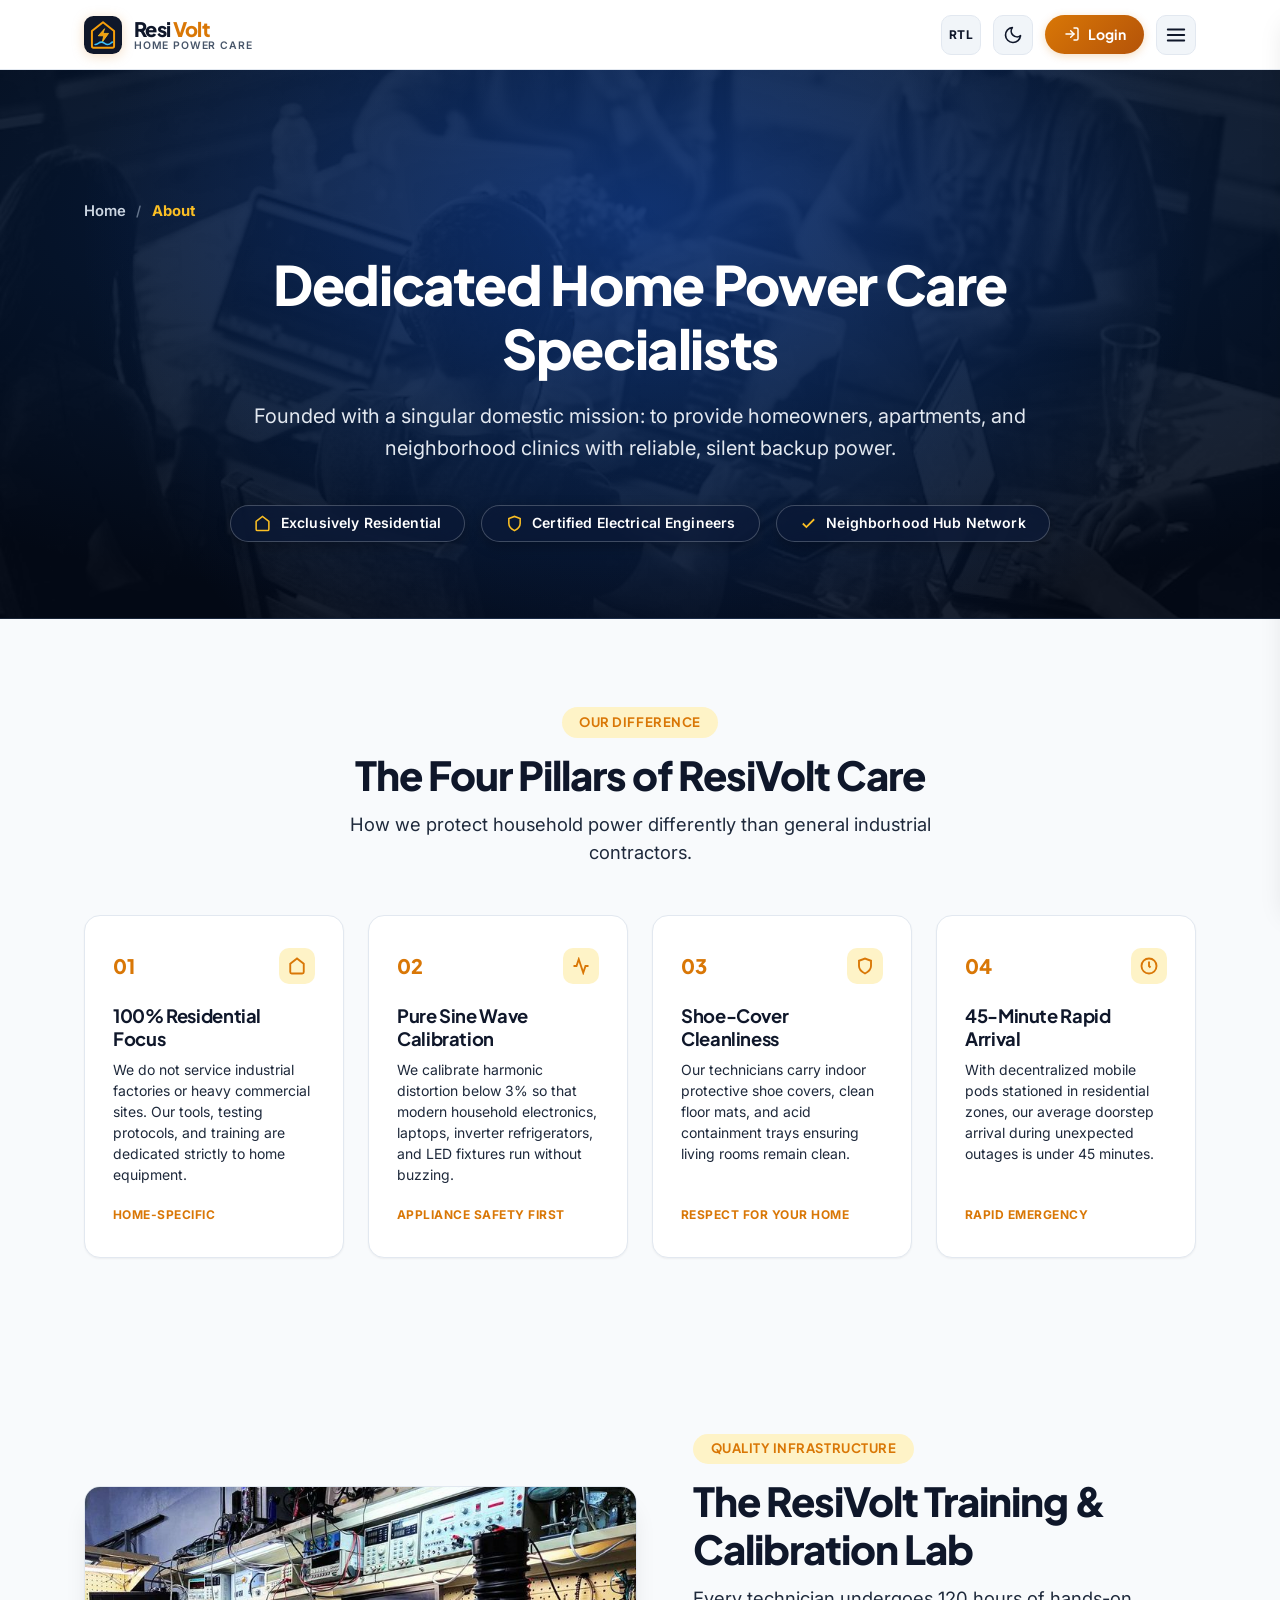
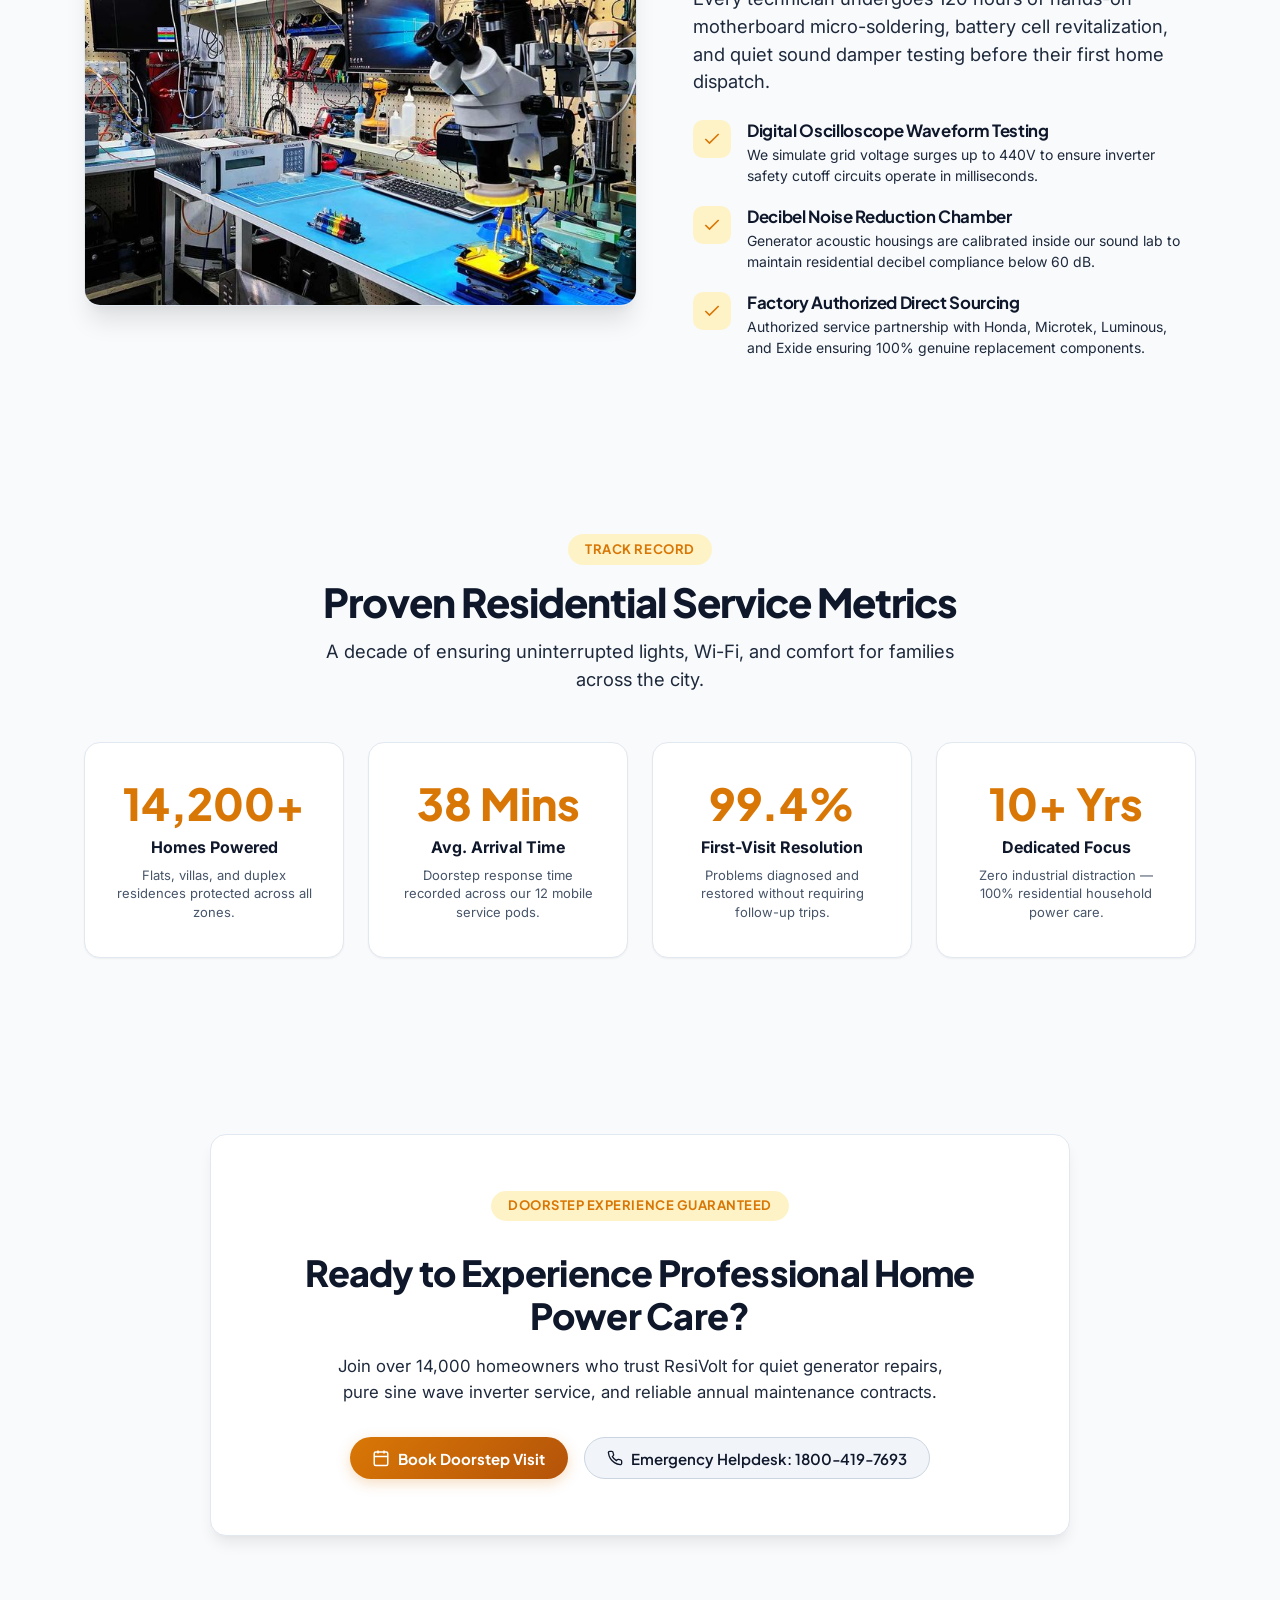
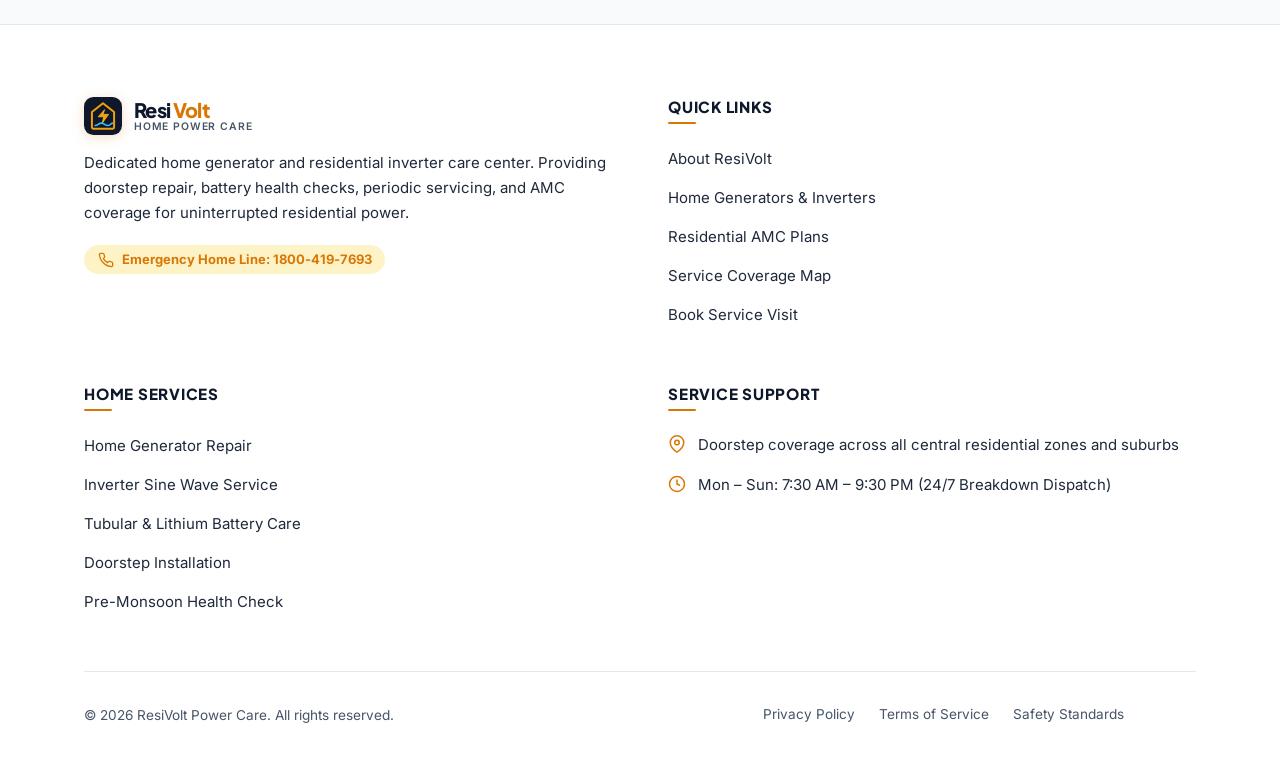
==== commit 4ff80b78: "update" ====
--- a/about.html
+++ b/about.html
@@ -217,12 +217,19 @@
         <div style="display:flex; align-items:center; gap:0.5rem;">
           <button type="button" class="icon-btn" data-toggle-theme aria-label="Toggle Theme in Mobile Drawer">
             <svg class="theme-icon-sun" style="display:none;" viewBox="0 0 24 24" fill="none" stroke="currentColor"
-              stroke-width="2">
+              stroke-width="2" stroke-linecap="round" stroke-linejoin="round">
               <circle cx="12" cy="12" r="5"></circle>
               <line x1="12" y1="1" x2="12" y2="3"></line>
               <line x1="12" y1="21" x2="12" y2="23"></line>
-            </svg>
-            <svg class="theme-icon-moon" viewBox="0 0 24 24" fill="none" stroke="currentColor" stroke-width="2">
+              <line x1="4.22" y1="4.22" x2="5.64" y2="5.64"></line>
+              <line x1="18.36" y1="18.36" x2="19.78" y2="19.78"></line>
+              <line x1="1" y1="12" x2="3" y2="12"></line>
+              <line x1="21" y1="12" x2="23" y2="12"></line>
+              <line x1="4.22" y1="19.78" x2="5.64" y2="18.36"></line>
+              <line x1="18.36" y1="5.64" x2="19.78" y2="4.22"></line>
+            </svg>
+            <svg class="theme-icon-moon" viewBox="0 0 24 24" fill="none" stroke="currentColor"
+              stroke-linecap="round" stroke-linejoin="round">
               <path d="M21 12.79A9 9 0 1 1 11.21 3 7 7 0 0 0 21 12.79z"></path>
             </svg>
           </button>
--- a/assets/css/style.css
+++ b/assets/css/style.css
@@ -108,6 +108,7 @@
   font-size: 16px;
   line-height: 1.6;
   scroll-behavior: smooth;
+  scroll-padding-top: calc(var(--header-height) + 1.5rem);
   -webkit-text-size-adjust: 100%;
 }
 
@@ -494,8 +495,8 @@
 }
 
 .icon-btn {
-  width: 38px;
-  height: 38px;
+  width: 40px;
+  height: 40px;
   border-radius: var(--radius-md);
   background: var(--bg-elevated);
   border: 1px solid var(--border-light);
@@ -504,18 +505,22 @@
   align-items: center;
   justify-content: center;
   cursor: pointer;
-  transition: background-color var(--transition-fast), border-color var(--transition-fast), color var(--transition-fast);
+  padding: 0;
+  transition: background-color var(--transition-fast), border-color var(--transition-fast), color var(--transition-fast), transform var(--transition-fast);
 }
 
 .icon-btn:hover {
   background-color: var(--accent-light);
   border-color: var(--accent-primary);
   color: var(--accent-primary);
+  transform: scale(1.04);
 }
 
 .icon-btn svg {
-  width: 18px;
-  height: 18px;
+  width: 20px;
+  height: 20px;
+  stroke: currentColor;
+  flex-shrink: 0;
 }
 
 .rtl-text-indicator {
@@ -1096,6 +1101,7 @@
 .section {
   padding: 5.5rem 0;
   position: relative;
+  scroll-margin-top: calc(var(--header-height) + 1.5rem);
 }
 
 .section-elevated {
@@ -2926,35 +2932,35 @@
 }
 
 .hardware-card-body {
-  padding: 1.75rem;
-  display: flex;
-  flex-direction: column;
-  justify-content: space-between;
+  padding: 1.4rem 1.25rem 1.5rem;
+  display: flex;
+  flex-direction: column;
   flex: 1;
 }
 
 .hardware-card-content {
   display: flex;
   flex-direction: column;
+  flex: 1;
 }
 
 .hardware-title {
-  font-size: 1.25rem;
+  font-size: 1.2rem;
   font-weight: 800;
   color: var(--text-primary);
   margin-bottom: 0.35rem;
-  min-height: 1.75rem;
+  min-height: 1.6rem;
   line-height: 1.3;
 }
 
 .hardware-ideal-for {
-  font-size: 0.8125rem;
+  font-size: 0.775rem;
   font-weight: 700;
   color: var(--accent-primary);
-  margin-bottom: 1.25rem;
+  margin-bottom: 1rem;
   text-transform: uppercase;
   letter-spacing: 0.04em;
-  min-height: 2.75rem;
+  min-height: 2.6rem;
   display: flex;
   align-items: center;
   line-height: 1.35;
@@ -2967,18 +2973,19 @@
   border-top: 1px solid var(--border-light);
   border-bottom: 1px solid var(--border-light);
   padding: 0.25rem 0;
-  margin: 0 0 1.5rem 0;
+  margin: 0 0 1.25rem 0;
+  flex: 1;
 }
 
 .hardware-specs-list li {
   display: flex;
-  align-items: center;
+  align-items: baseline;
   justify-content: space-between;
-  min-height: 44px;
-  padding: 0.35rem 0;
+  min-height: 38px;
+  padding: 0.45rem 0;
   border-bottom: 1px dashed var(--border-light);
-  font-size: 0.84rem;
-  gap: 0.75rem;
+  font-size: 0.825rem;
+  gap: 0.65rem;
 }
 
 .hardware-specs-list li:last-child {
@@ -2989,7 +2996,7 @@
 .hardware-specs-list li span:first-child {
   color: var(--text-secondary);
   font-weight: 500;
-  flex: 0 0 120px;
+  flex: 0 0 auto;
   white-space: nowrap;
 }
 
@@ -2999,8 +3006,10 @@
   color: var(--text-primary);
   text-align: right;
   flex: 1 1 auto;
-  line-height: 1.35;
-  white-space: nowrap;
+  line-height: 1.3;
+  white-space: normal;
+  word-break: normal;
+  overflow-wrap: break-word;
 }
 
 .hardware-card-body .btn-primary {
@@ -4197,7 +4206,7 @@
 }
 
 .booking-tracker-body {
-  padding: 1.75rem;
+  padding: 1.4rem 1.25rem;
   display: flex;
   flex-direction: column;
   flex: 1;
@@ -4274,18 +4283,19 @@
 
 .tracker-help-box {
   border-top: 1px solid var(--border-light);
-  padding-top: 1rem;
+  padding-top: 0.9rem;
+  margin-top: auto;
   display: flex;
   align-items: center;
   justify-content: space-between;
-  gap: 0.75rem;
+  flex-wrap: wrap;
+  gap: 0.5rem 0.75rem;
 }
 
 .tracker-help-box span {
   font-size: 0.8125rem;
   color: var(--text-muted);
-  white-space: nowrap;
-  line-height: 1.2;
+  line-height: 1.3;
 }
 
 .tracker-help-box a {
@@ -4293,8 +4303,14 @@
   font-weight: 700;
   color: var(--accent-primary);
   white-space: nowrap;
-  line-height: 1.2;
+  line-height: 1.3;
   text-decoration: none;
+  transition: color var(--transition-fast);
+}
+
+.tracker-help-box a:hover {
+  color: var(--accent-dark);
+  text-decoration: underline;
 }
 
 /* Section 3: 4 Direct Assistance Channels (Equal-Height Cards) */
--- a/assets/css/responsive.css
+++ b/assets/css/responsive.css
@@ -89,6 +89,17 @@
 
   .testimonials-grid-3 {
     grid-template-columns: 1fr;
+  }
+
+  .services-grid-4,
+  .products-grid,
+  .amc-passes-grid,
+  .amc-features-grid,
+  .symptom-grid,
+  .about-stats-grid,
+  .dispatch-hubs-grid {
+    grid-template-columns: repeat(2, 1fr) !important;
+    gap: 1.75rem !important;
   }
 }
 
@@ -371,6 +382,23 @@
     box-sizing: border-box !important;
   }
 
+  /* 4-Card Service & Product Grids on iPad / Tablets: 2 Columns for spacious readability */
+  .services-grid-4,
+  .products-grid,
+  .amc-passes-grid,
+  .amc-features-grid,
+  .symptom-grid,
+  .about-stats-grid,
+  .dispatch-hubs-grid {
+    grid-template-columns: repeat(2, 1fr) !important;
+    gap: 1.75rem !important;
+  }
+
+  .service-card-img-wrap,
+  .product-card-img-wrap {
+    height: 220px !important;
+  }
+
   /* Home 2 Hero - Full Page on iPad Mini & Tablets */
   .h2-hero-section {
     min-height: calc(100vh - var(--header-height)) !important;
@@ -595,6 +623,22 @@
 
 /* Mobile Devices (Screen widths under 768px: iPhone, Galaxy, Pixel) */
 @media (max-width: 767px) {
+  .services-grid-4,
+  .products-grid,
+  .amc-passes-grid,
+  .amc-features-grid,
+  .symptom-grid,
+  .about-stats-grid,
+  .dispatch-hubs-grid {
+    grid-template-columns: 1fr !important;
+    gap: 1.5rem !important;
+  }
+
+  .service-card-img-wrap,
+  .product-card-img-wrap {
+    height: 210px !important;
+  }
+
   .footer-grid {
     display: grid !important;
     grid-template-columns: 1fr !important;
@@ -1270,7 +1314,14 @@
 
   .hardware-specs-list li .spec-label,
   .hardware-specs-list li span:first-child {
-    flex: 0 0 105px;
+    flex: 0 0 auto;
+    white-space: nowrap;
+  }
+
+  .hardware-specs-list li .spec-value,
+  .hardware-specs-list li span:last-child {
+    white-space: normal;
+    text-align: right;
   }
 
   .battery-system-img {
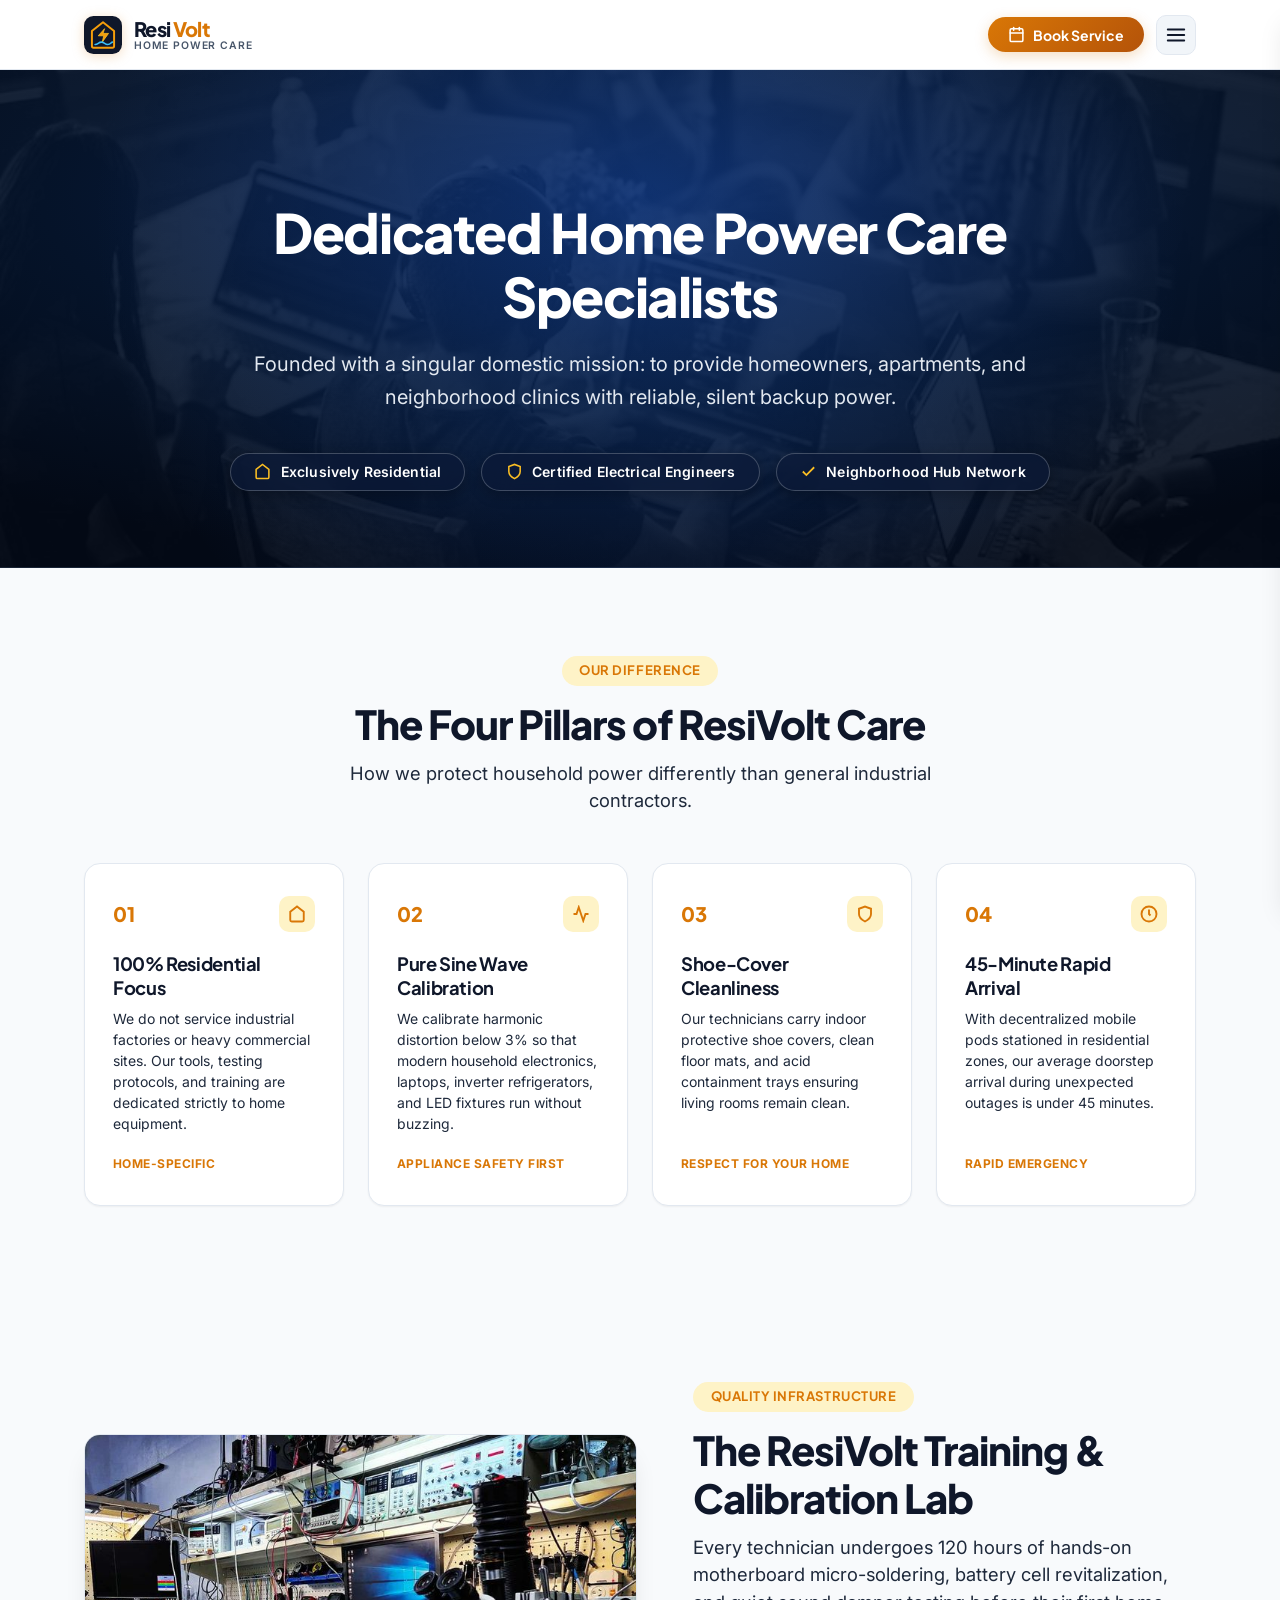
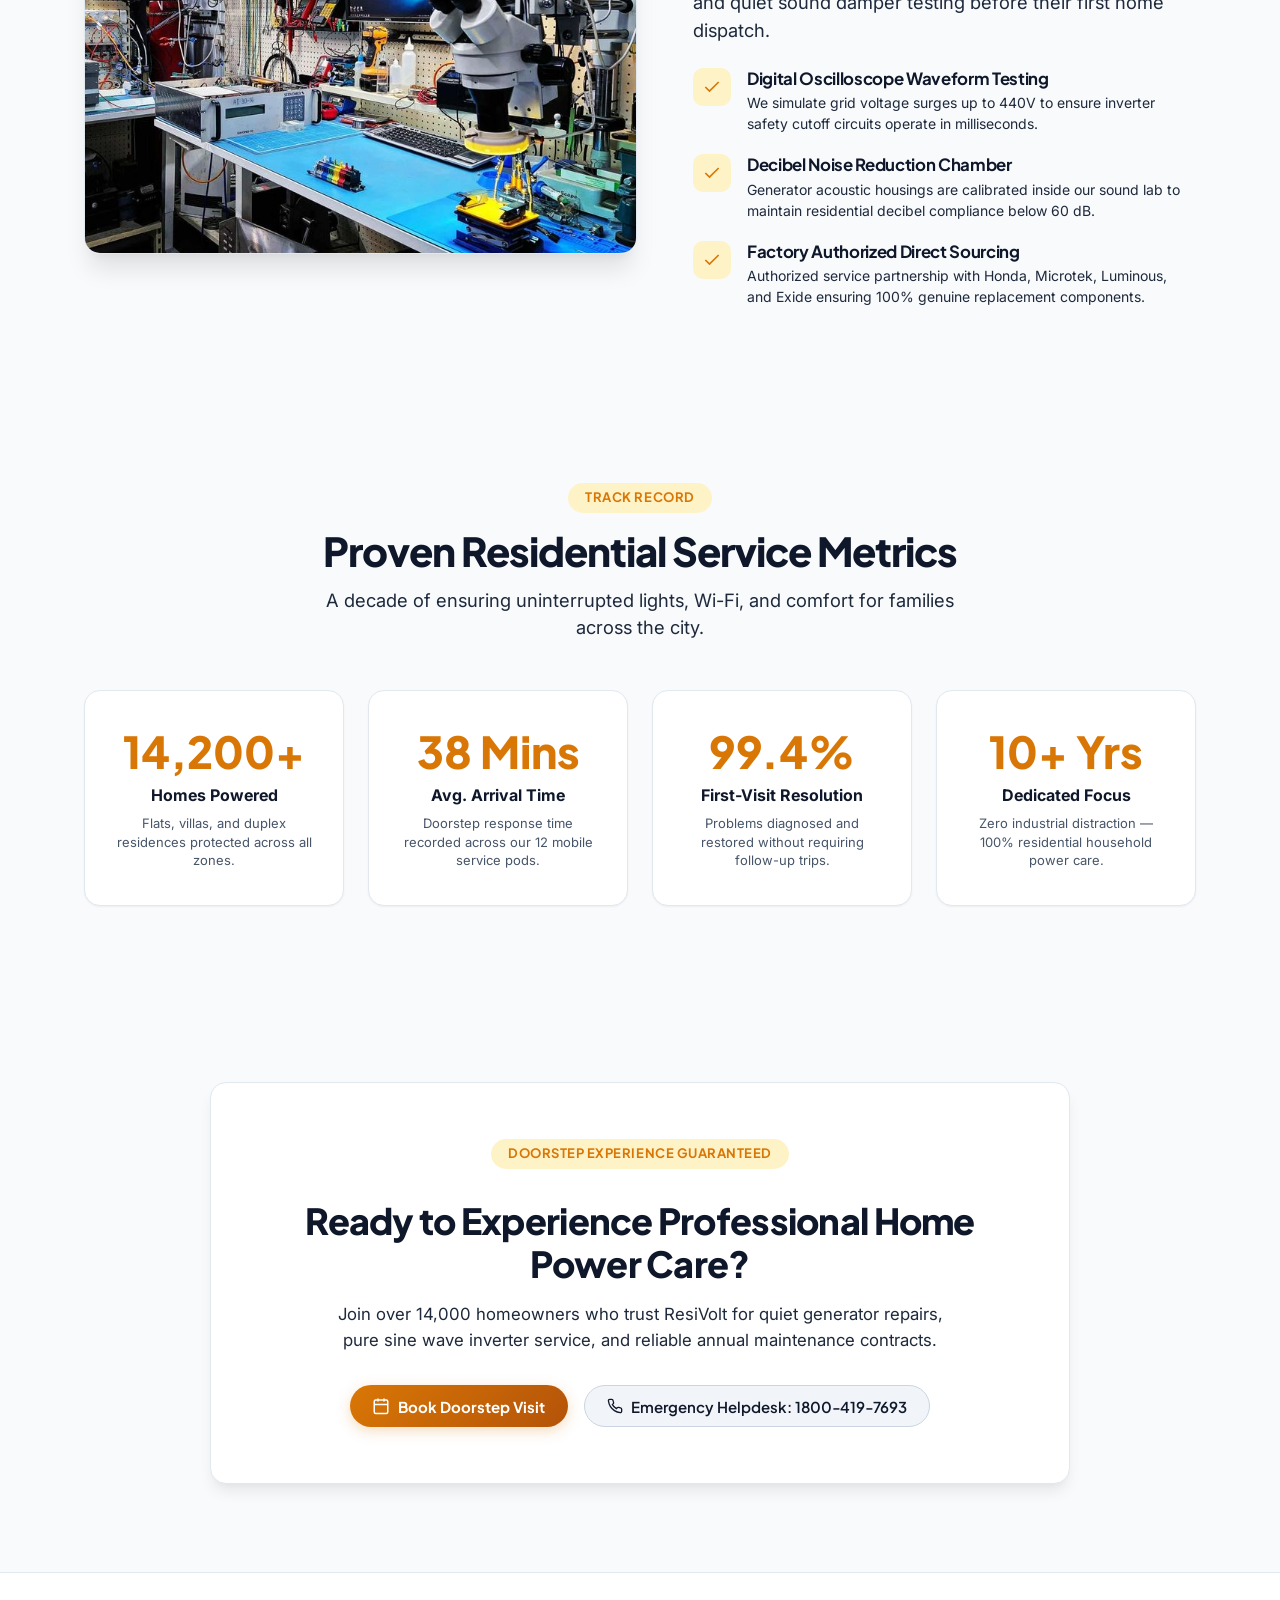
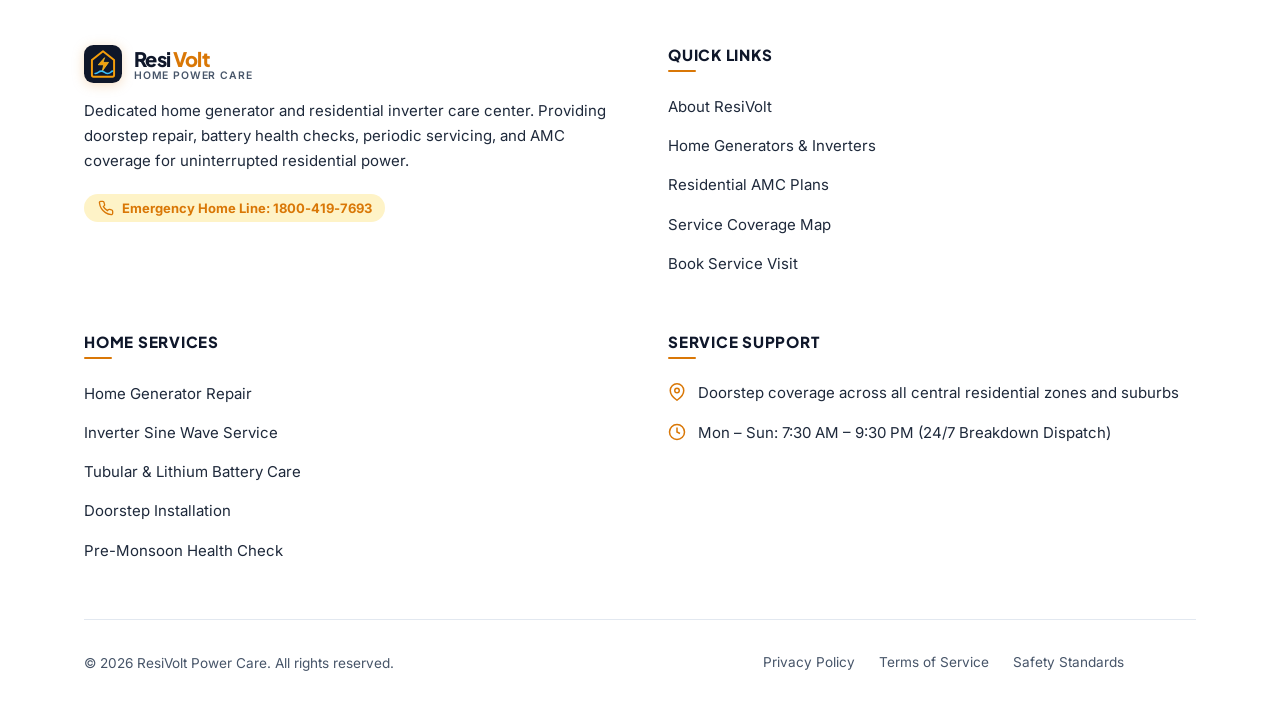
==== commit 116f563d: "push" ====
--- a/about.html
+++ b/about.html
@@ -137,14 +137,14 @@
           </svg>
         </button>
 
-        <a href="login.html" class="btn-login" aria-label="Customer Login and Registration">
-          <svg viewBox="0 0 24 24" fill="none" stroke="currentColor" stroke-width="2.2" stroke-linecap="round"
-            stroke-linejoin="round">
-            <path d="M15 3h4a2 2 0 0 1 2 2v14a2 2 0 0 1-2 2h-4"></path>
-            <polyline points="10 17 15 12 10 7"></polyline>
-            <line x1="15" y1="12" x2="3" y2="12"></line>
+        <a href="contact.html#contactBooking" class="btn-primary nav-cta-btn" aria-label="Book Doorstep Service">
+          <svg width="17" height="17" viewBox="0 0 24 24" fill="none" stroke="currentColor" stroke-width="2.2" stroke-linecap="round" stroke-linejoin="round">
+            <rect x="3" y="4" width="18" height="18" rx="2" ry="2"></rect>
+            <line x1="16" y1="2" x2="16" y2="6"></line>
+            <line x1="8" y1="2" x2="8" y2="6"></line>
+            <line x1="3" y1="10" x2="21" y2="10"></line>
           </svg>
-          <span>Login</span>
+          <span>Book Service</span>
         </a>
 
         <!-- Mobile Drawer Toggle -->
@@ -239,13 +239,14 @@
         </div>
         <span class="mobile-toggle-badge">Preferences</span>
       </div>
-      <a href="login.html" class="btn-login" style="width:100%; justify-content:center;" aria-label="Customer Login or Register">
-        <svg viewBox="0 0 24 24" fill="none" stroke="currentColor" stroke-width="2.2">
-          <path d="M15 3h4a2 2 0 0 1 2 2v14a2 2 0 0 1-2 2h-4"></path>
-          <polyline points="10 17 15 12 10 7"></polyline>
-          <line x1="15" y1="12" x2="3" y2="12"></line>
+      <a href="contact.html#contactBooking" class="btn-primary" style="width:100%; justify-content:center; text-decoration:none;" aria-label="Book Doorstep Service">
+        <svg width="18" height="18" viewBox="0 0 24 24" fill="none" stroke="currentColor" stroke-width="2.2" stroke-linecap="round" stroke-linejoin="round">
+          <rect x="3" y="4" width="18" height="18" rx="2" ry="2"></rect>
+          <line x1="16" y1="2" x2="16" y2="6"></line>
+          <line x1="8" y1="2" x2="8" y2="6"></line>
+          <line x1="3" y1="10" x2="21" y2="10"></line>
         </svg>
-        <span>Customer Login / Register</span>
+        <span>Book Service Now</span>
       </a>
     </div>
   </div>
@@ -320,12 +321,7 @@
         class="page-inner-hero-bg" width="1920" height="600" loading="eager">
 
       <div class="page-inner-hero-container">
-        <!-- Breadcrumb Navigation -->
-        <nav class="hero-breadcrumb-nav" aria-label="Breadcrumb">
-          <a href="index.html">Home</a>
-          <span class="hero-breadcrumb-sep">/</span>
-          <span class="hero-breadcrumb-current">About</span>
-        </nav>
+
 
         <h1 class="page-inner-hero-title">
           Dedicated Home Power Care Specialists
@@ -586,7 +582,7 @@
             and reliable annual maintenance contracts.
           </p>
           <div class="about-cta-actions">
-            <button type="button" class="btn-primary" data-open-auth>
+            <a href="contact.html#contactBooking" class="btn-primary">
               <svg width="18" height="18" viewBox="0 0 24 24" fill="none" stroke="currentColor" stroke-width="2">
                 <rect x="3" y="4" width="18" height="18" rx="2"></rect>
                 <line x1="16" y1="2" x2="16" y2="6"></line>
@@ -594,7 +590,7 @@
                 <line x1="3" y1="10" x2="21" y2="10"></line>
               </svg>
               <span>Book Doorstep Visit</span>
-            </button>
+            </a>
             <a href="tel:18004197693" class="btn-secondary">
               <svg width="16" height="16" viewBox="0 0 24 24" fill="none" stroke="currentColor" stroke-width="2">
                 <path
--- a/assets/css/style.css
+++ b/assets/css/style.css
@@ -529,7 +529,40 @@
   letter-spacing: 0.05em;
 }
 
-/* Login Button Replacing Generic CTA */
+/* Primary Navigation CTA Button (Redirects to Booking Form) */
+.nav-cta-btn {
+  display: inline-flex !important;
+  align-items: center;
+  gap: 0.5rem;
+  background: linear-gradient(135deg, var(--accent-primary) 0%, #b45309 100%);
+  color: #ffffff !important;
+  font-family: var(--font-heading);
+  font-size: 0.875rem !important;
+  font-weight: 700 !important;
+  padding: 0.55rem 1.25rem !important;
+  border-radius: var(--radius-full);
+  border: none;
+  cursor: pointer;
+  box-shadow: 0 3px 12px var(--accent-glow);
+  transition: transform var(--transition-fast), box-shadow var(--transition-fast), opacity var(--transition-fast);
+  white-space: nowrap;
+  text-decoration: none !important;
+  line-height: 1.2;
+}
+
+.nav-cta-btn:hover {
+  transform: translateY(-2px);
+  box-shadow: 0 6px 18px var(--accent-glow);
+  opacity: 0.96;
+}
+
+.nav-cta-btn svg {
+  width: 17px;
+  height: 17px;
+  flex-shrink: 0;
+}
+
+/* Fallback Login Button */
 .btn-login {
   display: inline-flex;
   align-items: center;
@@ -1933,15 +1966,18 @@
   font-weight: 800;
   padding: 0.8rem 1.5rem;
   border-radius: var(--radius-full);
+  border: 1px solid rgba(0, 0, 0, 0.08);
   text-decoration: none;
   box-shadow: 0 4px 14px rgba(0, 0, 0, 0.3);
-  transition: transform var(--transition-fast), background var(--transition-fast);
+  transition: transform var(--transition-fast), background var(--transition-fast), color var(--transition-fast), border-color var(--transition-fast), box-shadow var(--transition-fast);
   white-space: nowrap;
   line-height: 1.2;
 }
 
 .btn-emergency-call:hover {
-  background: var(--accent-light);
+  background: #fef3c7;
+  border-color: var(--accent-primary);
+  color: #0f172a !important;
   transform: translateY(-2px);
 }
 
@@ -1951,12 +1987,51 @@
   color: #dc2626;
   flex-shrink: 0;
   display: block;
+  transition: transform var(--transition-fast);
+}
+
+.btn-emergency-call:hover svg {
+  transform: scale(1.08);
 }
 
 .btn-emergency-call span {
   white-space: nowrap;
   display: inline-block;
   line-height: 1;
+  color: inherit;
+}
+
+/* Dark Mode - High Contrast Crisp White Text & Ambient Glow Hover */
+html.dark .btn-emergency-call,
+[data-theme="dark"] .btn-emergency-call {
+  background: var(--bg-surface, #0a0a0a) !important;
+  border: 1px solid var(--border-strong, #383838) !important;
+  color: #ffffff !important;
+  box-shadow: 0 4px 14px rgba(0, 0, 0, 0.6);
+}
+
+html.dark .btn-emergency-call svg,
+[data-theme="dark"] .btn-emergency-call svg {
+  color: #ef4444;
+}
+
+html.dark .btn-emergency-call span,
+[data-theme="dark"] .btn-emergency-call span {
+  color: #ffffff !important;
+}
+
+html.dark .btn-emergency-call:hover,
+[data-theme="dark"] .btn-emergency-call:hover {
+  background: rgba(245, 158, 11, 0.22) !important;
+  border-color: var(--accent-primary, #f59e0b) !important;
+  color: #ffffff !important;
+  box-shadow: 0 6px 20px rgba(245, 158, 11, 0.25);
+  transform: translateY(-2px);
+}
+
+html.dark .btn-emergency-call:hover span,
+[data-theme="dark"] .btn-emergency-call:hover span {
+  color: #ffffff !important;
 }
 
 /* ==========================================================================
@@ -2795,29 +2870,41 @@
   line-height: 1.45;
 }
 
-/* Service Actions 4-Card Grid (Section 4) */
+/* Service Actions 4-Card Grid (Section 4) - Seamless Connected Strip */
 .service-actions-grid-4 {
   display: grid;
   grid-template-columns: repeat(4, 1fr);
-  gap: 1.5rem;
+  gap: 0;
+  border-radius: var(--radius-lg);
+  overflow: hidden;
+  box-shadow: var(--shadow-md);
+  border: 1px solid var(--border-light);
+  background: var(--bg-surface);
 }
 
 .service-action-card {
   background: var(--bg-surface);
-  border: 1px solid var(--border-light);
-  border-radius: var(--radius-lg);
-  padding: 1.25rem;
-  box-shadow: var(--shadow-sm);
+  border: none;
+  border-right: 1px solid var(--border-light);
+  border-radius: 0;
+  padding: 0;
+  box-shadow: none;
   display: flex;
   flex-direction: column;
   height: 100%;
-  transition: transform var(--transition-fast), border-color var(--transition-fast), box-shadow var(--transition-fast);
+  transition: background-color var(--transition-fast), border-color var(--transition-fast);
+}
+
+.service-action-card:last-child {
+  border-right: none;
 }
 
 .service-action-card:hover {
-  transform: translateY(-4px);
-  border-color: var(--accent-primary);
-  box-shadow: var(--shadow-xl);
+  background: var(--bg-card);
+}
+
+.service-action-card:hover .service-action-title {
+  color: var(--accent-primary);
 }
 
 .service-action-title {
@@ -2825,20 +2912,23 @@
   font-weight: 700;
   color: var(--text-primary);
   text-align: center;
-  margin-bottom: 0.85rem;
-  min-height: 2.75rem;
+  padding: 1.25rem 1rem 1rem;
+  margin-bottom: 0;
+  min-height: 3.5rem;
   display: flex;
   align-items: center;
   justify-content: center;
   line-height: 1.35;
+  transition: color var(--transition-fast);
 }
 
 .service-action-img-wrap {
   width: 100%;
-  height: 220px;
-  border-radius: var(--radius-md);
+  height: 230px;
+  border-radius: 0;
   overflow: hidden;
   background: var(--bg-elevated);
+  margin-top: auto;
 }
 
 .service-action-img-wrap img {
@@ -4489,7 +4579,7 @@
 
 .zones-floating-pill {
   position: absolute;
-  top: 1.5rem;
+  bottom: 1.5rem;
   left: 1.5rem;
   background: rgba(15, 23, 42, 0.92);
   color: #ffffff;
@@ -4505,6 +4595,7 @@
   z-index: 2;
   pointer-events: none;
   box-shadow: var(--shadow-md);
+  max-width: calc(100% - 3rem);
 }
 
 .zones-floating-pill .pulse-indicator {
--- a/assets/css/responsive.css
+++ b/assets/css/responsive.css
@@ -27,7 +27,9 @@
    - iPad Mini (768px / 1024px)
    - Surface Pro 10 (912px / 1368px)
    - iPad Pro & iPad Pro 13 (834px / 1024px / 1194px / 1366px)
-   Show Hamburger Menu Button (.mobile-toggle) and hide .desktop-nav
+   Header Cleanliness:
+   - Show Hamburger Menu Button (.mobile-toggle) and hide .desktop-nav
+   - Remove Dark Mode, RTL, and Login buttons from header (available in drawer)
    ========================================================================== */
 @media (max-width: 1370px) {
   .desktop-nav {
@@ -37,15 +39,16 @@
   .mobile-toggle {
     display: inline-flex !important;
   }
+
+  /* Remove Dark Mode and RTL button from header on tablet (available in drawer) */
+  .site-header .header-actions .icon-btn {
+    display: none !important;
+  }
 }
 
 /* Tablets Landscape & Smaller Laptops (1024px) */
 @media (max-width: 1024px) {
-  .header-actions .icon-btn.desktop-only {
-    display: none;
-  }
-
-  .header-actions .btn-login {
+  .site-header .header-actions .icon-btn {
     display: none !important;
   }
 
@@ -770,9 +773,10 @@
     gap: 0.5rem;
   }
 
+  .nav-cta-btn,
   .btn-login {
-    padding: 0.45rem 0.85rem;
-    font-size: 0.8125rem;
+    padding: 0.45rem 0.85rem !important;
+    font-size: 0.8125rem !important;
   }
 
   .brand-tagline {
@@ -900,6 +904,11 @@
     height: 28px;
   }
 
+  .nav-cta-btn {
+    padding: 0.45rem 0.75rem !important;
+    font-size: 0.8rem !important;
+  }
+  
   .btn-login span {
     display: none;
   }
@@ -1181,7 +1190,16 @@
 
   .service-actions-grid-4 {
     grid-template-columns: repeat(2, 1fr);
-    gap: 1.5rem;
+    gap: 0;
+  }
+
+  .service-action-card:nth-child(1),
+  .service-action-card:nth-child(2) {
+    border-bottom: 1px solid var(--border-light);
+  }
+
+  .service-action-card:nth-child(2n) {
+    border-right: none;
   }
 }
 
@@ -1192,7 +1210,16 @@
 
   .service-actions-grid-4 {
     grid-template-columns: 1fr;
-    gap: 1.25rem;
+    gap: 0;
+  }
+
+  .service-action-card {
+    border-right: none !important;
+    border-bottom: 1px solid var(--border-light);
+  }
+
+  .service-action-card:last-child {
+    border-bottom: none;
   }
 
   .service-action-img-wrap {
@@ -1528,6 +1555,14 @@
   .zones-live-map {
     height: 300px;
     min-height: 300px;
+  }
+
+  .zones-floating-pill {
+    bottom: 1rem;
+    left: 1rem;
+    font-size: 0.75rem;
+    padding: 0.5rem 0.85rem;
+    max-width: calc(100% - 2rem);
   }
 
   .booking-form-box {
